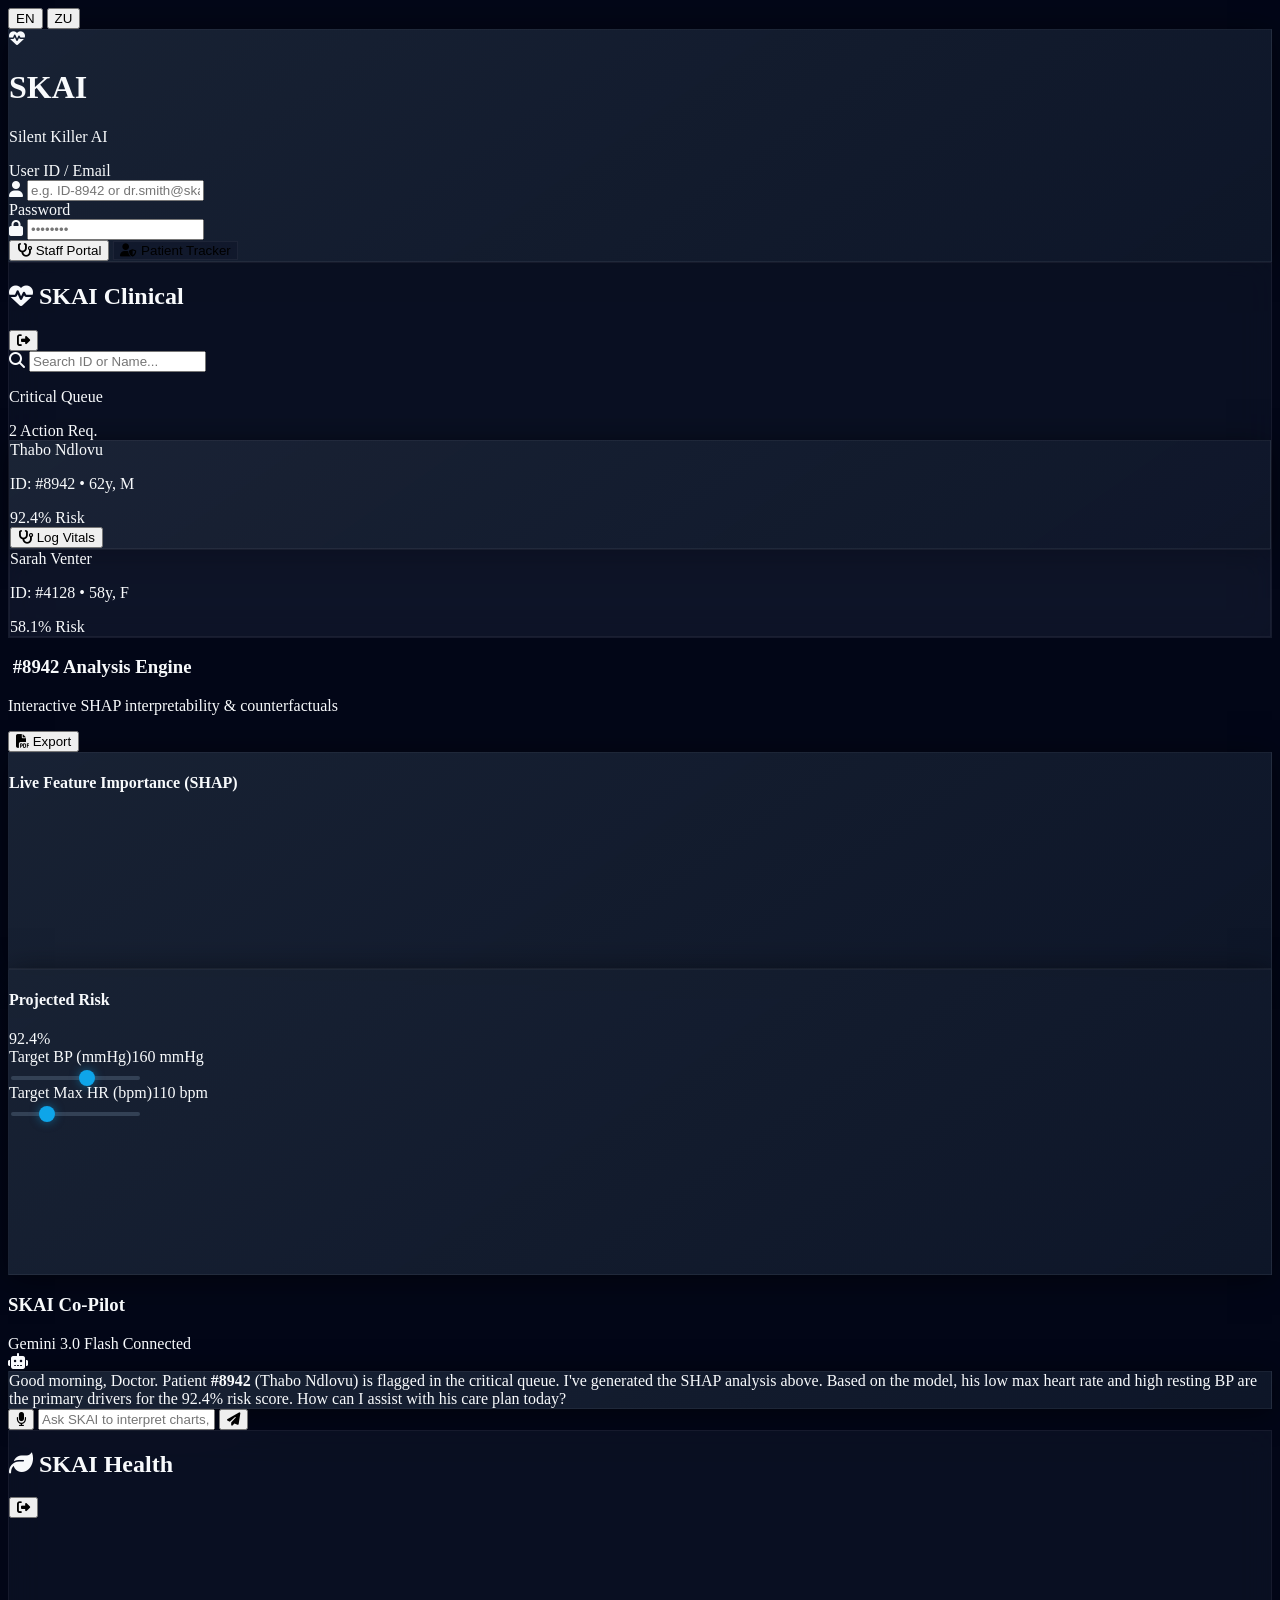
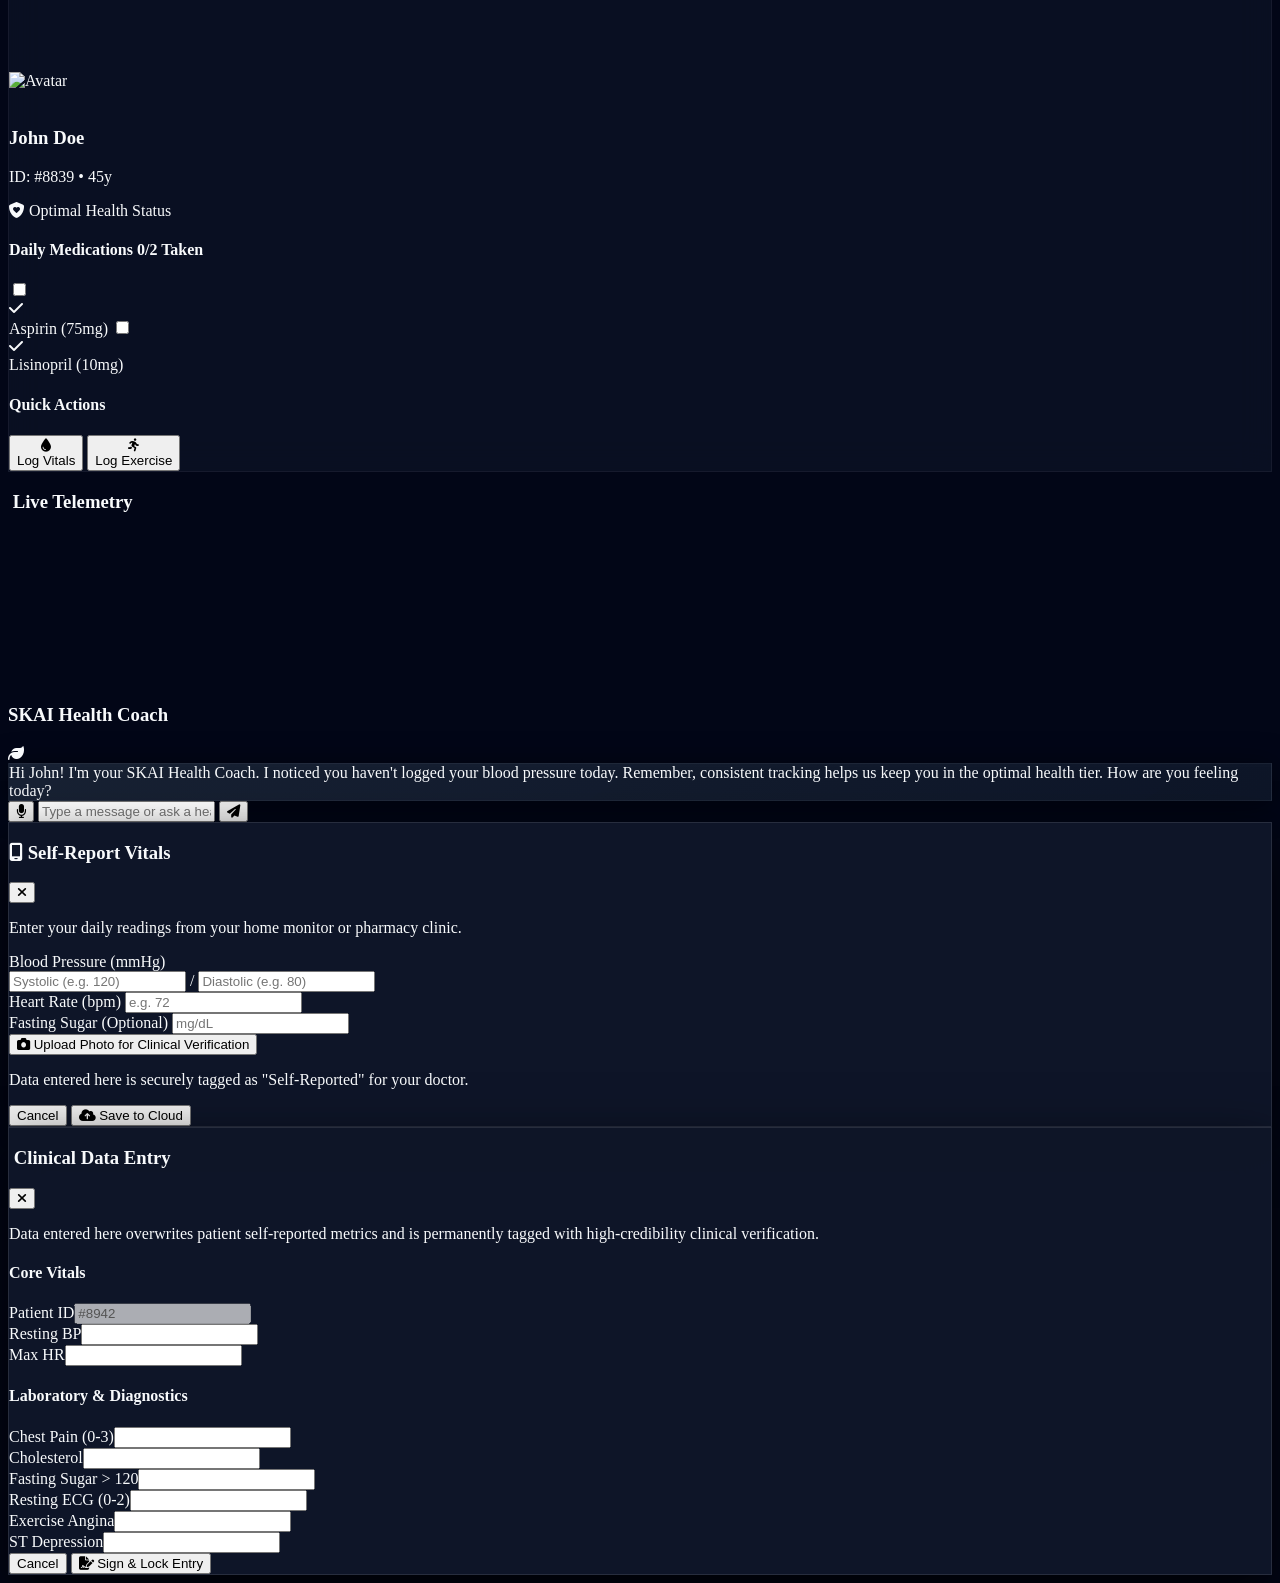
==== index.html/index.html @ 3f6dc81f "Integrated Firebase database and fixed SKAI dashboard UI" ====
<!DOCTYPE html>
<html lang="en">
<head>
    <meta charset="UTF-8">
    <meta name="viewport" content="width=device-width, initial-scale=1.0">
    <title>SKAI - Silent Killer AI Pro</title>
    <script src="https://cdn.tailwindcss.com"></script>
    <script src="https://cdnjs.cloudflare.com/ajax/libs/Chart.js/3.9.1/chart.min.js"></script>
    <link href="https://cdnjs.cloudflare.com/ajax/libs/font-awesome/6.4.0/css/all.min.css" rel="stylesheet">
    <link href="https://fonts.googleapis.com/css2?family=Plus+Jakarta+Sans:wght@300;400;500;600;700;800&display=swap" rel="stylesheet">
    
    <script>
        tailwind.config = {
            theme: {
                extend: {
                    fontFamily: { sans: ['"Plus Jakarta Sans"', 'sans-serif'] },
                    colors: {
                        slate: { 950: '#020617', 900: '#0f172a', 800: '#1e293b', 700: '#334155' },
                        skai: { primary: '#0ea5e9', secondary: '#14b8a6', alert: '#ef4444', dark: '#082f49', verified: '#10b981', unverified: '#f59e0b' }
                    }
                }
            }
        }
    </script>
    <style>
        body { background-color: #020617; color: #f8fafc; overflow-x: hidden; }
        
        .glass { background: rgba(15, 23, 42, 0.6); backdrop-filter: blur(16px); -webkit-backdrop-filter: blur(16px); border: 1px solid rgba(255, 255, 255, 0.05); }
        .glass-card { background: linear-gradient(145deg, rgba(30, 41, 59, 0.8) 0%, rgba(15, 23, 42, 0.9) 100%); border: 1px solid rgba(255, 255, 255, 0.05); box-shadow: 0 4px 30px rgba(0, 0, 0, 0.5); }
        .glass-modal { background: rgba(15, 23, 42, 0.95); backdrop-filter: blur(20px); border: 1px solid rgba(255, 255, 255, 0.1); box-shadow: 0 20px 50px rgba(0, 0, 0, 0.8); }
        
        ::-webkit-scrollbar { width: 6px; height: 6px; }
        ::-webkit-scrollbar-track { background: transparent; }
        ::-webkit-scrollbar-thumb { background: #334155; border-radius: 10px; }
        ::-webkit-scrollbar-thumb:hover { background: #475569; }

        .fade-in { animation: fadeIn 0.4s cubic-bezier(0.4, 0, 0.2, 1); }
        @keyframes fadeIn { from { opacity: 0; transform: translateY(15px); } to { opacity: 1; transform: translateY(0); } }
        
        .modal-enter { animation: modalPop 0.3s cubic-bezier(0.175, 0.885, 0.32, 1.275) forwards; }
        @keyframes modalPop { from { opacity: 0; transform: scale(0.95) translateY(10px); } to { opacity: 1; transform: scale(1) translateY(0); } }

        .pulse-alert { animation: pulseRed 2s infinite; }
        @keyframes pulseRed { 0% { box-shadow: 0 0 0 0 rgba(239, 68, 68, 0.4); } 70% { box-shadow: 0 0 0 10px rgba(239, 68, 68, 0); } 100% { box-shadow: 0 0 0 0 rgba(239, 68, 68, 0); } }

        .listening { animation: pulseMic 1.5s infinite; background-color: #ef4444 !important; color: white !important; }
        @keyframes pulseMic { 0% { transform: scale(1); } 50% { transform: scale(1.1); box-shadow: 0 0 15px rgba(239, 68, 68, 0.6); } 100% { transform: scale(1); } }

        input[type=range] { -webkit-appearance: none; background: transparent; }
        input[type=range]::-webkit-slider-thumb { -webkit-appearance: none; height: 16px; width: 16px; border-radius: 50%; background: #0ea5e9; cursor: pointer; margin-top: -6px; box-shadow: 0 0 10px rgba(14, 165, 233, 0.5); }
        input[type=range]::-webkit-slider-runnable-track { width: 100%; height: 4px; cursor: pointer; background: #334155; border-radius: 2px; }
        
        .med-check:checked + div { background-color: #14b8a6; border-color: #14b8a6; }
        .med-check:checked + div i { opacity: 1; }
        
        .form-input { @apply w-full bg-slate-900 text-sm text-white rounded-xl px-4 py-3 border border-slate-700 focus:outline-none focus:border-skai-primary transition-colors; }
        .hide-scrollbar::-webkit-scrollbar { display: none; }
        .hide-scrollbar { -ms-overflow-style: none; scrollbar-width: none; }
    </style>
</head>
<body class="h-screen w-screen flex flex-col font-sans selection:bg-skai-primary selection:text-white relative bg-slate-950 overflow-hidden">

    <!-- Global Toast Notification System -->
    <div id="toast-container" class="fixed top-4 right-4 z-[100] flex flex-col gap-2 pointer-events-none"></div>

    <!-- LOGIN VIEW -->
    <div id="login-view" class="flex flex-col items-center justify-center h-full w-full fade-in relative overflow-hidden fixed inset-0 z-50 bg-slate-950">
        <div class="absolute top-[-20%] left-[-10%] w-[600px] h-[600px] bg-skai-primary rounded-full mix-blend-screen filter blur-[150px] opacity-10"></div>
        <div class="absolute bottom-[-20%] right-[-10%] w-[600px] h-[600px] bg-skai-secondary rounded-full mix-blend-screen filter blur-[150px] opacity-10"></div>

        <!-- Language Toggle -->
        <div class="absolute top-6 right-6 z-20 flex bg-slate-800/50 rounded-full p-1 border border-slate-700 backdrop-blur-md">
            <button onclick="toggleLanguage('en')" id="btn-lang-en" class="px-4 py-1.5 rounded-full text-xs font-bold transition-all bg-skai-primary text-white shadow-lg">EN</button>
            <button onclick="toggleLanguage('zu')" id="btn-lang-zu" class="px-4 py-1.5 rounded-full text-xs font-bold transition-all text-slate-400 hover:text-white">ZU</button>
        </div>

        <div class="glass-card p-8 md:p-12 rounded-3xl flex flex-col items-center max-w-md w-full z-10 mx-4 text-center">
            <div class="relative mb-6">
                <div class="absolute inset-0 bg-skai-primary blur-xl opacity-50 rounded-full"></div>
                <div class="w-20 h-20 bg-slate-900 rounded-full border-2 border-skai-primary flex items-center justify-center relative z-10">
                    <i class="fa-solid fa-heart-pulse text-4xl text-transparent bg-clip-text bg-gradient-to-r from-skai-primary to-skai-secondary"></i>
                </div>
            </div>
            <h1 class="text-5xl md:text-6xl font-extrabold tracking-tighter mb-2 bg-clip-text text-transparent bg-gradient-to-r from-white to-slate-400">SKAI</h1>
            <p class="text-skai-primary text-xs md:text-sm font-semibold tracking-[0.3em] uppercase mb-8" data-i18n="subtitle">Silent Killer AI</p>
            
            <div class="w-full space-y-4 mb-8 text-left">
                <div>
                    <label class="block text-[10px] font-bold text-slate-400 uppercase tracking-wider mb-1">User ID / Email</label>
                    <div class="relative">
                        <i class="fa-solid fa-user absolute left-4 top-3.5 text-slate-500 text-sm"></i>
                        <input type="text" id="login-email" placeholder="e.g. ID-8942 or dr.smith@skai.org" class="w-full bg-slate-900/80 text-sm text-white rounded-xl pl-10 pr-4 py-3 border border-slate-700 focus:outline-none focus:border-skai-primary transition-colors">
                    </div>
                </div>
                <div>
                    <label class="block text-[10px] font-bold text-slate-400 uppercase tracking-wider mb-1">Password</label>
                    <div class="relative">
                        <i class="fa-solid fa-lock absolute left-4 top-3.5 text-slate-500 text-sm"></i>
                        <input type="password" id="login-password" placeholder="••••••••" class="w-full bg-slate-900/80 text-sm text-white rounded-xl pl-10 pr-4 py-3 border border-slate-700 focus:outline-none focus:border-skai-primary transition-colors">
                    </div>
                </div>
            </div>

            <div class="w-full grid grid-cols-1 sm:grid-cols-2 gap-3">
                <button onclick="handleLogin('staff')" class="w-full bg-gradient-to-r from-skai-primary to-blue-600 hover:from-blue-500 hover:to-blue-700 text-white font-bold py-3 px-4 rounded-xl transition-all transform hover:scale-[1.02] flex items-center justify-center gap-2 shadow-[0_0_15px_rgba(14,165,233,0.3)] text-sm">
                    <i class="fa-solid fa-stethoscope"></i> <span data-i18n="btn_staff">Staff Portal</span>
                </button>
                <button onclick="handleLogin('patient')" class="w-full glass hover:bg-slate-800 text-white font-bold py-3 px-4 rounded-xl transition-all transform hover:scale-[1.02] flex items-center justify-center gap-2 border border-slate-600 text-sm">
                    <i class="fa-solid fa-user-shield"></i> <span data-i18n="btn_patient">Patient Tracker</span>
                </button>
            </div>
        </div>
    </div>

    <!-- STAFF DASHBOARD VIEW -->
    <div id="staff-view" class="hidden h-full w-full flex-col md:flex-row fade-in">
        <!-- Sidebar -->
        <div class="w-full md:w-80 glass border-r border-slate-800 flex flex-col h-auto md:h-full shrink-0 z-20">
            <div class="p-5 md:p-6 border-b border-slate-800 flex justify-between items-center bg-slate-900/40">
                <h2 class="text-xl md:text-2xl font-extrabold tracking-tight text-white flex items-center gap-2"><i class="fa-solid fa-heart-pulse text-skai-primary"></i> SKAI <span class="text-xs md:text-sm font-normal text-slate-400">Clinical</span></h2>
                <button onclick="logout()" class="text-slate-400 hover:text-white transition w-8 h-8 flex items-center justify-center rounded-full hover:bg-slate-800"><i class="fa-solid fa-right-from-bracket"></i></button>
            </div>
            
            <div class="p-4 bg-slate-900/20">
                <div class="relative">
                    <i class="fa-solid fa-search absolute left-3.5 top-3 text-slate-500 text-sm"></i>
                    <input type="text" placeholder="Search ID or Name..." class="w-full bg-slate-900 text-sm text-white rounded-xl pl-10 pr-4 py-2.5 border border-slate-700 focus:outline-none focus:border-skai-primary transition-colors">
                </div>
            </div>

            <div class="flex-1 overflow-y-auto hide-scrollbar p-4 space-y-3">
                <div class="flex items-center justify-between mb-1">
                    <p class="text-[10px] font-bold text-slate-400 uppercase tracking-wider" data-i18n="critical_queue">Critical Queue</p>
                    <span class="bg-red-500/20 text-red-400 text-[9px] px-2 py-0.5 rounded-full border border-red-500/30">2 Action Req.</span>
                </div>
                
                <!-- Critical Patient Card -->
                <div class="glass-card p-3 md:p-4 rounded-xl cursor-pointer hover:border-red-500/50 transition-all border border-red-500/30 relative overflow-hidden group">
                    <div class="absolute inset-0 bg-red-500/5 group-hover:bg-red-500/10 transition-colors"></div>
                    <div class="flex justify-between items-start mb-2 relative z-10">
                        <div>
                            <span class="font-bold text-white text-sm">Thabo Ndlovu</span>
                            <p class="text-xs text-slate-400">ID: #8942 • 62y, M</p>
                        </div>
                        <div class="flex flex-col items-end">
                            <span class="text-xs bg-red-500 text-white px-2 py-0.5 rounded-md font-bold pulse-alert shadow-lg shadow-red-900/50">92.4% Risk</span>
                        </div>
                    </div>
                    <div class="flex gap-2 mt-3 relative z-10">
                        <button onclick="openModal('staff-log-modal')" class="flex-1 bg-slate-800 hover:bg-slate-700 text-xs py-1.5 rounded-lg border border-slate-600 transition flex items-center justify-center gap-1.5"><i class="fa-solid fa-stethoscope text-skai-primary"></i> Log Vitals</button>
                    </div>
                </div>

                <!-- Moderate Patient Card -->
                <div class="glass p-3 md:p-4 rounded-xl cursor-pointer hover:bg-slate-800/80 transition-all border border-yellow-500/30">
                    <div class="flex justify-between items-start mb-2">
                        <div>
                            <span class="font-bold text-white text-sm">Sarah Venter</span>
                            <p class="text-xs text-slate-400">ID: #4128 • 58y, F</p>
                        </div>
                        <span class="text-xs bg-yellow-500 text-slate-900 px-2 py-0.5 rounded-md font-bold">58.1% Risk</span>
                    </div>
                </div>
            </div>
        </div>

        <!-- Main Content Area -->
        <div class="flex-1 flex flex-col h-full bg-slate-950 relative">
            <div class="absolute inset-0 bg-[url('[data-uri]')] opacity-50"></div>
            
            <!-- Charts Section -->
            <div class="h-1/2 md:h-3/5 p-4 md:p-6 border-b border-slate-800 flex flex-col gap-4 overflow-y-auto hide-scrollbar z-10">
                <div class="flex justify-between items-end mb-2">
                    <div>
                        <h3 class="text-base md:text-lg font-bold text-white flex items-center gap-2"><i class="fa-solid fa-chart-network text-skai-primary"></i> #8942 Analysis Engine</h3>
                        <p class="text-xs text-slate-400">Interactive SHAP interpretability & counterfactuals</p>
                    </div>
                    <button onclick="generateReport()" class="bg-slate-800 hover:bg-slate-700 text-xs px-3 py-1.5 rounded-lg border border-slate-600 transition flex items-center gap-1.5 hidden md:flex"><i class="fa-solid fa-file-pdf text-red-400"></i> <span data-i18n="export_report">Export</span></button>
                </div>
                
                <div class="flex-1 grid grid-cols-1 lg:grid-cols-3 gap-4 min-h-[200px]">
                    <!-- SHAP Chart -->
                    <div class="lg:col-span-2 glass-card rounded-2xl border border-slate-700/50 p-4 flex flex-col">
                        <h4 class="text-[10px] md:text-xs font-bold text-slate-400 uppercase tracking-wider mb-2">Live Feature Importance (SHAP)</h4>
                        <div class="flex-1 relative w-full"><canvas id="staffShapChart"></canvas></div>
                    </div>

                    <!-- What-If Engine & Triage -->
                    <div class="glass-card rounded-2xl border border-slate-700/50 p-4 flex flex-col gap-4">
                        <div class="flex-1 flex flex-col">
                            <div class="flex justify-between items-center mb-2">
                                <h4 class="text-[10px] md:text-xs font-bold text-slate-400 uppercase tracking-wider">Projected Risk</h4>
                                <span id="live-risk-score" class="text-xl md:text-2xl font-black text-red-400 transition-colors">92.4%</span>
                            </div>
                            
                            <div class="space-y-4 flex-1 justify-center flex flex-col">
                                <div>
                                    <div class="flex justify-between text-[10px] md:text-xs text-slate-300 mb-1"><span>Target BP (mmHg)</span><span id="bp-val" class="font-bold text-skai-primary">160 mmHg</span></div>
                                    <input type="range" id="slider-bp" min="100" max="200" value="160" oninput="updateWhatIfScenario()" class="w-full">
                                </div>
                                <div>
                                    <div class="flex justify-between text-[10px] md:text-xs text-slate-300 mb-1"><span>Target Max HR (bpm)</span><span id="hr-val" class="font-bold text-skai-primary">110 bpm</span></div>
                                    <input type="range" id="slider-hr" min="80" max="200" value="110" oninput="updateWhatIfScenario()" class="w-full">
                                </div>
                            </div>
                        </div>
                        <div class="h-24 md:h-32 border-t border-slate-700/50 pt-3 relative"><canvas id="triageChart"></canvas></div>
                    </div>
                </div>
            </div>
            
            <!-- AI Chat Area -->
            <div class="h-1/2 md:h-2/5 flex flex-col z-10 bg-slate-900/30 backdrop-blur-sm">
                <div class="bg-slate-900/60 py-2.5 px-4 md:px-6 border-b border-slate-800 flex items-center justify-between">
                    <div class="flex items-center gap-2">
                        <div class="w-2 h-2 bg-skai-primary rounded-full animate-pulse shadow-[0_0_8px_#0ea5e9]"></div>
                        <h3 class="text-xs md:text-sm font-bold text-white">SKAI Co-Pilot</h3>
                    </div>
                    <span class="text-[10px] text-slate-500 border border-slate-700 px-2 py-0.5 rounded-full">Gemini 3.0 Flash Connected</span>
                </div>
                
                <div id="staff-chat-box" class="flex-1 overflow-y-auto hide-scrollbar p-4 md:p-6 space-y-4 md:space-y-5 flex flex-col scroll-smooth">
                    <div class="flex items-start gap-3">
                        <div class="w-8 h-8 rounded-full bg-gradient-to-br from-skai-primary to-blue-600 flex items-center justify-center shrink-0 shadow-lg"><i class="fa-solid fa-robot text-white text-xs"></i></div>
                        <div class="glass-card p-3 md:p-4 rounded-2xl rounded-tl-none max-w-[90%] md:max-w-[85%] text-xs md:text-sm text-slate-200 leading-relaxed shadow-md">
                            Good morning, Doctor. Patient <strong>#8942</strong> (Thabo Ndlovu) is flagged in the critical queue. I've generated the SHAP analysis above. Based on the model, his low max heart rate and high resting BP are the primary drivers for the 92.4% risk score. How can I assist with his care plan today?
                        </div>
                    </div>
                </div>
                
                <div class="p-3 md:p-4 bg-slate-900/80 border-t border-slate-800 backdrop-blur-md">
                    <div class="relative flex items-center bg-slate-950 rounded-2xl border border-slate-700 focus-within:border-skai-primary transition-colors shadow-inner">
                        <button onclick="toggleVoice('staff')" id="staff-mic" class="absolute left-1.5 md:left-2 w-8 h-8 md:w-9 md:h-9 text-slate-400 hover:text-white rounded-full flex items-center justify-center transition-colors z-10"><i class="fa-solid fa-microphone text-sm"></i></button>
                        <input id="staff-chat-input" type="text" placeholder="Ask SKAI to interpret charts, generate a plan, or log notes..." class="w-full bg-transparent text-white text-xs md:text-sm pl-10 md:pl-12 pr-12 md:pr-14 py-3 md:py-4 focus:outline-none" onkeypress="handleEnter(event, 'staff')">
                        <button onclick="sendMessage('staff')" class="absolute right-1.5 md:right-2 w-8 h-8 md:w-10 md:h-10 bg-skai-primary text-white rounded-xl flex items-center justify-center hover:bg-blue-500 transition-all shadow-lg shadow-skai-primary/30 z-10 transform hover:scale-105"><i class="fa-solid fa-paper-plane text-xs md:text-sm"></i></button>
                    </div>
                </div>
            </div>
        </div>
    </div>

    <!-- PATIENT DASHBOARD VIEW -->
    <div id="patient-view" class="hidden h-full w-full flex-col md:flex-row fade-in">
         <!-- Sidebar -->
         <div class="w-full md:w-80 glass border-r border-slate-800 flex flex-col h-auto md:h-full shrink-0 z-20">
            <div class="p-5 md:p-6 border-b border-slate-800 flex justify-between items-center bg-slate-900/40">
                <h2 class="text-xl md:text-2xl font-extrabold tracking-tight text-white flex items-center gap-2"><i class="fa-solid fa-leaf text-skai-secondary"></i> SKAI <span class="text-xs md:text-sm font-normal text-slate-400" data-i18n="health">Health</span></h2>
                <button onclick="logout()" class="text-slate-400 hover:text-white transition w-8 h-8 flex items-center justify-center rounded-full hover:bg-slate-800"><i class="fa-solid fa-right-from-bracket"></i></button>
            </div>
            
            <div class="p-6 md:p-8 flex flex-col items-center border-b border-slate-800 relative overflow-hidden bg-slate-900/20">
                <canvas id="ecgCanvasMobile" class="absolute inset-0 w-full h-full opacity-20 md:hidden pointer-events-none"></canvas>
                <div class="w-20 h-20 md:w-24 md:h-24 bg-slate-800 rounded-full mb-4 flex items-center justify-center border-4 border-skai-secondary relative z-10 shadow-[0_0_20px_rgba(20,184,166,0.3)]">
                    <img src="https://api.dicebear.com/9.x/avataaars/svg?seed=Felix&backgroundColor=1e293b" alt="Avatar" class="w-full h-full rounded-full">
                    <div class="absolute -bottom-1 -right-1 w-6 h-6 bg-skai-secondary rounded-full border-2 border-slate-900 flex items-center justify-center"><i class="fa-solid fa-shield-check text-slate-900 text-[10px]"></i></div>
                </div>
                <h3 class="font-extrabold text-lg md:text-xl text-white relative z-10">John Doe</h3>
                <p class="text-xs text-slate-400 mb-4 relative z-10">ID: #8839 • 45y</p>
                
                <div class="bg-skai-secondary/20 border border-skai-secondary/50 text-skai-secondary px-4 py-2 rounded-xl w-full text-center flex items-center justify-center gap-2 text-xs md:text-sm font-bold relative z-10 shadow-lg shadow-teal-900/20 backdrop-blur-md">
                    <i class="fa-solid fa-shield-heart"></i> <span data-i18n="status_low">Optimal Health Status</span>
                </div>
            </div>

            <div class="p-4 md:p-6 flex-1 overflow-y-auto hide-scrollbar">
                <div class="mb-6">
                    <h4 class="text-[10px] md:text-xs font-bold text-slate-400 uppercase tracking-wider mb-3 flex items-center justify-between"><span data-i18n="daily_meds">Daily Medications</span> <span id="med-progress-text" class="text-skai-primary">0/2 Taken</span></h4>
                    <div class="w-full h-1.5 bg-slate-800 rounded-full mb-3 overflow-hidden"><div id="med-progress-bar" class="h-full bg-skai-secondary transition-all duration-500 w-0"></div></div>
                    <div class="space-y-2">
                        <label class="flex items-center gap-3 p-3 rounded-xl bg-slate-900/50 border border-slate-800 cursor-pointer hover:bg-slate-800 transition">
                            <input type="checkbox" class="hidden med-check" onchange="updateMeds()">
                            <div class="w-5 h-5 rounded-md border-2 border-slate-600 flex items-center justify-center transition-colors"><i class="fa-solid fa-check text-slate-900 text-[10px] opacity-0 transition-opacity"></i></div>
                            <span class="text-xs md:text-sm font-medium text-slate-300">Aspirin (75mg)</span>
                        </label>
                        <label class="flex items-center gap-3 p-3 rounded-xl bg-slate-900/50 border border-slate-800 cursor-pointer hover:bg-slate-800 transition">
                            <input type="checkbox" class="hidden med-check" onchange="updateMeds()">
                            <div class="w-5 h-5 rounded-md border-2 border-slate-600 flex items-center justify-center transition-colors"><i class="fa-solid fa-check text-slate-900 text-[10px] opacity-0 transition-opacity"></i></div>
                            <span class="text-xs md:text-sm font-medium text-slate-300">Lisinopril (10mg)</span>
                        </label>
                    </div>
                </div>

                <h4 class="text-[10px] md:text-xs font-bold text-slate-400 uppercase tracking-wider mb-3">Quick Actions</h4>
                <div class="grid grid-cols-2 gap-2">
                    <button onclick="openModal('patient-log-modal')" class="bg-gradient-to-br from-slate-800 to-slate-900 hover:from-slate-700 hover:to-slate-800 p-3 rounded-xl text-center border border-slate-700 transition flex flex-col items-center justify-center gap-2 group shadow-md">
                        <div class="w-8 h-8 rounded-full bg-red-500/20 flex items-center justify-center group-hover:scale-110 transition-transform"><i class="fa-solid fa-droplet text-red-400"></i></div>
                        <span class="text-[10px] md:text-xs font-semibold text-slate-300">Log Vitals</span>
                    </button>
                    <button onclick="injectPatientMsg('I just completed a 30-minute cardio workout!')" class="bg-gradient-to-br from-slate-800 to-slate-900 hover:from-slate-700 hover:to-slate-800 p-3 rounded-xl text-center border border-slate-700 transition flex flex-col items-center justify-center gap-2 group shadow-md">
                        <div class="w-8 h-8 rounded-full bg-skai-primary/20 flex items-center justify-center group-hover:scale-110 transition-transform"><i class="fa-solid fa-person-running text-skai-primary"></i></div>
                        <span class="text-[10px] md:text-xs font-semibold text-slate-300">Log Exercise</span>
                    </button>
                </div>
            </div>
        </div>

        <!-- Main Content Area -->
        <div class="flex-1 flex flex-col h-full bg-slate-950 relative">
            <div class="absolute inset-0 bg-[url('[data-uri]')] opacity-50"></div>
            
            <div class="hidden md:block h-[150px] border-b border-slate-800 relative z-0 overflow-hidden bg-slate-900/30">
                <div class="absolute top-4 left-6 z-10">
                    <h3 class="text-xs font-bold text-skai-secondary uppercase tracking-wider flex items-center gap-2"><i class="fa-solid fa-wave-pulse"></i> Live Telemetry</h3>
                </div>
                <canvas id="ecgCanvas" class="w-full h-full opacity-60"></canvas>
            </div>

            <!-- AI Chat Area -->
            <div class="flex-1 flex flex-col z-10 bg-slate-900/30 backdrop-blur-sm">
                <div class="bg-slate-900/60 py-2.5 px-4 md:px-6 border-b border-slate-800 flex items-center justify-between">
                    <div class="flex items-center gap-2">
                        <div class="w-2 h-2 bg-skai-secondary rounded-full animate-pulse shadow-[0_0_8px_#14b8a6]"></div>
                        <h3 class="text-xs md:text-sm font-bold text-white">SKAI Health Coach</h3>
                    </div>
                </div>
                
                <div id="patient-chat-box" class="flex-1 overflow-y-auto hide-scrollbar p-4 md:p-6 space-y-4 md:space-y-5 flex flex-col scroll-smooth">
                    <div class="flex items-start gap-3">
                        <div class="w-8 h-8 rounded-full bg-gradient-to-br from-skai-secondary to-emerald-600 flex items-center justify-center shrink-0 shadow-lg"><i class="fa-solid fa-leaf text-white text-xs"></i></div>
                        <div class="glass-card p-3 md:p-4 rounded-2xl rounded-tl-none max-w-[90%] md:max-w-[85%] text-xs md:text-sm text-slate-200 leading-relaxed shadow-md">
                            Hi John! I'm your SKAI Health Coach. I noticed you haven't logged your blood pressure today. Remember, consistent tracking helps us keep you in the optimal health tier. How are you feeling today?
                        </div>
                    </div>
                </div>
                
                <div class="p-3 md:p-4 bg-slate-900/80 border-t border-slate-800 backdrop-blur-md">
                    <div class="relative flex items-center bg-slate-950 rounded-2xl border border-slate-700 focus-within:border-skai-secondary transition-colors shadow-inner">
                        <button onclick="toggleVoice('patient')" id="patient-mic" class="absolute left-1.5 md:left-2 w-8 h-8 md:w-9 md:h-9 text-slate-400 hover:text-white rounded-full flex items-center justify-center transition-colors z-10"><i class="fa-solid fa-microphone text-sm"></i></button>
                        <input id="patient-chat-input" type="text" placeholder="Type a message or ask a health question..." class="w-full bg-transparent text-white text-xs md:text-sm pl-10 md:pl-12 pr-12 md:pr-14 py-3 md:py-4 focus:outline-none" onkeypress="handleEnter(event, 'patient')">
                        <button onclick="sendMessage('patient')" class="absolute right-1.5 md:right-2 w-8 h-8 md:w-10 md:h-10 bg-skai-secondary text-white rounded-xl flex items-center justify-center hover:bg-teal-500 transition-all shadow-lg shadow-skai-secondary/30 z-10 transform hover:scale-105"><i class="fa-solid fa-paper-plane text-xs md:text-sm text-slate-900"></i></button>
                    </div>
                </div>
            </div>
        </div>
    </div>

    <!-- PATIENT MODAL: Self-Reported Entry -->
    <div id="patient-log-modal" class="fixed inset-0 z-[60] bg-black/70 backdrop-blur-md hidden flex items-center justify-center p-4">
        <div class="glass-modal w-full max-w-md rounded-3xl overflow-hidden flex flex-col max-h-[90vh]">
            <div class="p-4 md:p-5 border-b border-slate-800 flex justify-between items-center bg-slate-900/50">
                <h3 class="text-base md:text-lg font-bold text-white flex items-center gap-2"><i class="fa-solid fa-mobile-screen text-skai-unverified"></i> Self-Report Vitals</h3>
                <button onclick="closeModal('patient-log-modal')" class="text-slate-400 hover:text-white w-8 h-8 flex items-center justify-center rounded-full hover:bg-slate-800"><i class="fa-solid fa-xmark text-xl"></i></button>
            </div>
            
            <div class="p-4 md:p-6 overflow-y-auto">
                <p class="text-xs md:text-sm text-slate-400 mb-6">Enter your daily readings from your home monitor or pharmacy clinic.</p>
                
                <div class="space-y-4 mb-6">
                    <div>
                        <label class="block text-[10px] md:text-xs font-bold text-skai-secondary uppercase tracking-wider mb-2">Blood Pressure (mmHg)</label>
                        <div class="flex gap-3">
                            <input type="number" id="pat-bp-sys" placeholder="Systolic (e.g. 120)" class="form-input py-2.5 md:py-3">
                            <span class="text-slate-500 text-2xl font-light">/</span>
                            <input type="number" id="pat-bp-dia" placeholder="Diastolic (e.g. 80)" class="form-input py-2.5 md:py-3">
                        </div>
                    </div>
                    <div>
                        <label class="block text-[10px] md:text-xs font-bold text-skai-secondary uppercase tracking-wider mb-2">Heart Rate (bpm)</label>
                        <input type="number" id="pat-hr" placeholder="e.g. 72" class="form-input py-2.5 md:py-3">
                    </div>
                    <div>
                        <label class="block text-[10px] md:text-xs font-bold text-skai-secondary uppercase tracking-wider mb-2">Fasting Sugar (Optional)</label>
                        <input type="number" id="pat-fbs" placeholder="mg/dL" class="form-input py-2.5 md:py-3">
                    </div>
                </div>
                
                <button class="w-full bg-slate-800 hover:bg-slate-700 text-slate-300 py-3 rounded-xl border border-slate-700 border-dashed transition flex items-center justify-center gap-2 text-xs md:text-sm mb-2">
                    <i class="fa-solid fa-camera"></i> Upload Photo for Clinical Verification
                </button>
                <p class="text-[9px] md:text-[10px] text-center text-slate-500">Data entered here is securely tagged as "Self-Reported" for your doctor.</p>
            </div>

            <div class="p-4 md:p-5 border-t border-slate-800 bg-slate-900/50 flex justify-end gap-3">
                <button onclick="closeModal('patient-log-modal')" class="px-4 md:px-5 py-2 md:py-2.5 rounded-xl text-xs md:text-sm font-bold text-slate-300 hover:text-white transition">Cancel</button>
                <button onclick="submitPatientVitals()" class="bg-skai-unverified hover:bg-amber-400 text-slate-900 px-4 md:px-6 py-2 md:py-2.5 rounded-xl text-xs md:text-sm font-bold transition flex items-center gap-2 shadow-lg shadow-amber-900/20">
                    <i class="fa-solid fa-cloud-arrow-up"></i> Save to Cloud
                </button>
            </div>
        </div>
    </div>

    <!-- STAFF MODAL: Clinician Verified Entry -->
    <div id="staff-log-modal" class="fixed inset-0 z-[60] bg-black/70 backdrop-blur-md hidden flex items-center justify-center p-4">
        <div class="glass-modal w-full max-w-2xl rounded-3xl overflow-hidden flex flex-col max-h-[90vh]">
            <div class="p-4 md:p-5 border-b border-slate-800 flex justify-between items-center bg-slate-900/50">
                <h3 class="text-base md:text-lg font-bold text-white flex items-center gap-2"><i class="fa-solid fa-shield-check text-skai-verified"></i> Clinical Data Entry</h3>
                <button onclick="closeModal('staff-log-modal')" class="text-slate-400 hover:text-white w-8 h-8 flex items-center justify-center rounded-full hover:bg-slate-800"><i class="fa-solid fa-xmark text-xl"></i></button>
            </div>
            
            <div class="p-4 md:p-6 overflow-y-auto hide-scrollbar">
                <p class="text-xs md:text-sm text-slate-400 mb-6">Data entered here overwrites patient self-reported metrics and is permanently tagged with high-credibility clinical verification.</p>
                
                <h4 class="text-[10px] md:text-xs font-bold text-skai-primary uppercase tracking-wider mb-3">Core Vitals</h4>
                <div class="grid grid-cols-2 md:grid-cols-3 gap-3 md:gap-4 mb-6">
                    <div class="col-span-2 md:col-span-1"><label class="block text-[10px] md:text-xs text-slate-400 mb-1">Patient ID</label><input type="text" value="#8942" class="form-input bg-slate-800 py-2 md:py-3" disabled></div>
                    <div><label class="block text-[10px] md:text-xs text-slate-400 mb-1">Resting BP</label><input type="number" class="form-input py-2 md:py-3"></div>
                    <div><label class="block text-[10px] md:text-xs text-slate-400 mb-1">Max HR</label><input type="number" class="form-input py-2 md:py-3"></div>
                </div>

                <h4 class="text-[10px] md:text-xs font-bold text-skai-primary uppercase tracking-wider mb-3">Laboratory & Diagnostics</h4>
                <div class="grid grid-cols-2 md:grid-cols-3 gap-3 md:gap-4">
                    <div><label class="block text-[10px] md:text-xs text-slate-400 mb-1">Chest Pain (0-3)</label><input type="number" class="form-input py-2 md:py-3"></div>
                    <div><label class="block text-[10px] md:text-xs text-slate-400 mb-1">Cholesterol</label><input type="number" class="form-input py-2 md:py-3"></div>
                    <div><label class="block text-[10px] md:text-xs text-slate-400 mb-1">Fasting Sugar > 120</label><input type="number" class="form-input py-2 md:py-3"></div>
                    <div><label class="block text-[10px] md:text-xs text-slate-400 mb-1">Resting ECG (0-2)</label><input type="number" class="form-input py-2 md:py-3"></div>
                    <div><label class="block text-[10px] md:text-xs text-slate-400 mb-1">Exercise Angina</label><input type="number" class="form-input py-2 md:py-3"></div>
                    <div><label class="block text-[10px] md:text-xs text-slate-400 mb-1">ST Depression</label><input type="number" step="0.1" class="form-input py-2 md:py-3"></div>
                </div>
            </div>

            <div class="p-4 md:p-5 border-t border-slate-800 bg-slate-900/50 flex justify-end gap-3">
                <button onclick="closeModal('staff-log-modal')" class="px-4 md:px-5 py-2 md:py-2.5 rounded-xl text-xs md:text-sm font-bold text-slate-300 hover:text-white transition">Cancel</button>
                <button onclick="submitStaffVitals()" class="bg-skai-verified hover:bg-emerald-400 text-slate-900 px-4 md:px-6 py-2 md:py-2.5 rounded-xl text-xs md:text-sm font-bold transition flex items-center gap-2 shadow-lg shadow-emerald-900/20 whitespace-nowrap">
                    <i class="fa-solid fa-file-signature"></i> Sign & Lock Entry
                </button>
            </div>
        </div>
    </div>

    <script type="module">
        import { initializeApp } from "https://www.gstatic.com/firebasejs/11.6.1/firebase-app.js";
        import { getAuth, signInAnonymously, signInWithCustomToken } from "https://www.gstatic.com/firebasejs/11.6.1/firebase-auth.js";
        import { getFirestore, doc, setDoc, addDoc, collection, serverTimestamp, onSnapshot, query } from "https://www.gstatic.com/firebasejs/11.6.1/firebase-firestore.js";

        // --- Firebase Init ---
        const firebaseConfig = {
    apiKey: "AIzaSyCsHUM3kfpDG_XU5DitPenQmzFn068o5ck",
    authDomain: "silent-killer-ai.firebaseapp.com",
    projectId: "silent-killer-ai",
    storageBucket: "silent-killer-ai.firebasestorage.app",
    messagingSenderId: "105207771533",
    appId: "1:105207771533:web:e4b7bcf75a16323cac8dc4"
};
const appId = "1:105207771533:web:e4b7bcf75a16323cac8dc4";
        
        const app = initializeApp(firebaseConfig);
        const db = getFirestore(app);
        const auth = getAuth(app);
        let currentUser = null;

        async function initAuth() {
            try {
                const token = typeof __initial_auth_token !== 'undefined' ? __initial_auth_token : null;
                if (token) {
                    await signInWithCustomToken(auth, token);
                } else {
                    await signInAnonymously(auth);
                }
                currentUser = auth.currentUser;
                console.log("Firebase connected. User:", currentUser.uid);
            } catch(e) {
                console.error("Auth error:", e);
            }
        }
        initAuth();

        function getUserCollection(colName) {
            return collection(db, 'artifacts', appId, 'users', currentUser.uid, colName);
        }

        // --- Core State ---
        let currentRole = null;
        let staffChartInstance = null;
        let triageChartInstance = null;
        let patientChartInstance = null;
        let ecgAnimationId = null;
        let ecgAnimationIdMobile = null;
        let isListening = false;
        let currentLang = 'en';

        // --- Modals & Verification ---
        function openModal(id) {
            const modal = document.getElementById(id);
            if(modal) {
                modal.classList.remove('hidden');
                modal.children[0].classList.add('modal-enter');
            }
        }

        function closeModal(id) {
            const modal = document.getElementById(id);
            if(modal) modal.classList.add('hidden');
        }

        async function submitPatientVitals() {
            if (!currentUser) { showToast("Authenticating... please wait.", "warning"); return; }
            const sys = document.getElementById('pat-bp-sys').value || 120;
            const dia = document.getElementById('pat-bp-dia').value || 80;
            const hr = document.getElementById('pat-hr').value || 72;
            const fbs = document.getElementById('pat-fbs').value || 95;
            
            try {
                await addDoc(getUserCollection('vitals'), {
                    type: 'self-reported',
                    systolic: sys,
                    diastolic: dia,
                    heartRate: hr,
                    fastingBloodSugar: fbs,
                    timestamp: serverTimestamp()
                });
                closeModal('patient-log-modal');
                showToast("Vitals saved securely to cloud.", "warning");
                setTimeout(() => {
                    const box = document.getElementById('patient-chat-box');
                    addMessageToChat(box, "I've securely logged your new vitals to your cloud profile! Your doctor can review these.", 'ai');
                }, 1000);
            } catch(e) {
                console.error(e);
                showToast("Failed to save data.", "alert");
            }
        }

        async function submitStaffVitals() {
            if (!currentUser) return;
            try {
                await addDoc(getUserCollection('vitals'), {
                    type: 'clinician-verified',
                    patientId: '#8942',
                    timestamp: serverTimestamp()
                });
                closeModal('staff-log-modal');
                showToast("Clinical Entry locked and saved to cloud.", "success");
            } catch(e) {
                console.error(e);
                showToast("Failed to save data.", "alert");
            }
        }

        // --- Localization Dictionary ---
        const i18n = {
            en: {
                subtitle: "Silent Killer AI",
                btn_staff: "Staff Portal",
                btn_patient: "Patient Tracker",
                export_report: "Export",
                critical_queue: "Critical Queue",
                health: "Health",
                status_low: "Optimal Health Status",
                daily_meds: "Daily Medications"
            },
            zu: {
                subtitle: "I-AI ebulalayo ethule",
                btn_staff: "Ingosi Yabasebenzi",
                btn_patient: "Umkhondo Wezempilo",
                export_report: "Landa",
                critical_queue: "Eziphuthumayo",
                health: "Ezempilo",
                status_low: "Isimo Esihle",
                daily_meds: "Imithi Yansuku Zonke"
            }
        };

        function toggleLanguage(lang) {
            currentLang = lang;
            document.getElementById('btn-lang-en').className = lang === 'en' ? 'px-4 py-1.5 rounded-full text-xs font-bold transition-all bg-skai-primary text-white shadow-lg' : 'px-4 py-1.5 rounded-full text-xs font-bold transition-all text-slate-400 hover:text-white';
            document.getElementById('btn-lang-zu').className = lang === 'zu' ? 'px-4 py-1.5 rounded-full text-xs font-bold transition-all bg-skai-primary text-white shadow-lg' : 'px-4 py-1.5 rounded-full text-xs font-bold transition-all text-slate-400 hover:text-white';
            
            document.querySelectorAll('[data-i18n]').forEach(el => {
                const key = el.getAttribute('data-i18n');
                if (i18n[lang][key]) el.innerText = i18n[lang][key];
            });
            showToast(lang === 'en' ? 'Language changed to English' : 'Ulimi lushintshwe lwaya kusiZulu', 'info');
        }

        // --- UI Utilities ---
        function showToast(message, type = 'success') {
            const container = document.getElementById('toast-container');
            if(!container) return;
            const toast = document.createElement('div');
            
            const colors = {
                success: 'border-skai-verified text-skai-verified bg-slate-900/95',
                info: 'border-skai-primary text-skai-primary bg-slate-900/95',
                warning: 'border-skai-unverified text-skai-unverified bg-slate-900/95',
                alert: 'border-skai-alert text-skai-alert bg-slate-900/95'
            };
            
            const icons = {
                success: 'fa-shield-check',
                info: 'fa-circle-info',
                warning: 'fa-mobile-screen',
                alert: 'fa-triangle-exclamation'
            };
            
            toast.className = `backdrop-blur-md border border-slate-700 border-l-4 ${colors[type]} p-3 md:p-4 rounded-xl shadow-2xl fade-in flex items-center gap-3 mb-2 mx-4 md:mx-0`;
            toast.innerHTML = `<i class="fa-solid ${icons[type]} text-base md:text-lg"></i><span class="text-xs md:text-sm font-semibold text-white">${message}</span>`;
            
            container.appendChild(toast);
            setTimeout(() => {
                toast.style.opacity = '0';
                toast.style.transform = 'translateY(-10px)';
                toast.style.transition = 'all 0.3s ease';
                setTimeout(() => toast.remove(), 300);
            }, 4000);
        }

        function toggleVoice(role) {
            const micBtn = document.getElementById(`${role}-mic`);
            if(!micBtn) return;
            isListening = !isListening;
            
            if (isListening) {
                micBtn.classList.add('listening');
                showToast('Listening... Speak now.', 'info');
                setTimeout(() => {
                    if(!isListening) return;
                    toggleVoice(role);
                    const input = document.getElementById(`${role}-chat-input`);
                    if(input) input.value = role === 'staff' ? "Summarize the counterfactuals for Thabo Ndlovu." : "I took a 30 minute walk today and ate a salad.";
                }, 3000);
            } else {
                micBtn.classList.remove('listening');
            }
        }

        function generateReport() {
            showToast("Generating secure PDF summary...", "info");
            setTimeout(() => { showToast("Report downloaded successfully.", "success"); }, 1500);
        }

        async function updateMeds() {
            const checks = document.querySelectorAll('.med-check');
            const total = checks.length;
            const checked = Array.from(checks).filter(c => c.checked).length;
            const pct = (checked / total) * 100;
            
            document.getElementById('med-progress-bar').style.width = `${pct}%`;
            document.getElementById('med-progress-text').innerText = `${checked}/${total} Taken`;
            
            if (currentUser) {
                try {
                    await setDoc(doc(db, 'artifacts', appId, 'users', currentUser.uid, 'medications', 'daily_status'), {
                        taken: checked,
                        total: total,
                        lastUpdated: serverTimestamp()
                    });
                } catch(e) {
                    console.error("Could not save med state", e);
                }
            }

            if(checked === total && total > 0) showToast("All daily medications logged!", "success");
        }

        // --- STREAMING_CHUNK:Implementing Gemini API Chatbot integration... ---
        // --- Chat Logic & Gemini Integration ---
        function handleEnter(e, role) { if (e.key === 'Enter') sendMessage(role); }
        function injectPatientMsg(text) { 
            const input = document.getElementById('patient-chat-input');
            if(input) { input.value = text; sendMessage('patient'); }
        }

        async function fetchGeminiResponse(role, userMessage) {
            const systemPrompt = role === 'staff' 
                ? "Act as SKAI, an advanced clinical AI assistant for doctors monitoring cardiovascular disease. You interpret SHAP values, summarize risk counterfactuals, and provide medical-grade insights. Keep answers highly professional, concise, and formatted beautifully using HTML (e.g. <strong> for emphasis, <ul> for lists). If asked about Thabo Ndlovu, mention his risk is 92.4% driven by high BP and low max HR." 
                : "Act as SKAI, an empathetic, friendly health tracking AI for a patient named John Doe. You provide simple, encouraging advice about cardiovascular health, diet, and exercise. Do NOT give formal medical diagnoses. Format answers beautifully using HTML (e.g. <strong> for emphasis, simple <ul> lists). Be very encouraging.";

            const payload = {
                contents: [{ parts: [{ text: userMessage }] }],
                systemInstruction: { parts: [{ text: systemPrompt }] },
            };
            
            // Empty API key string - environment will inject it automatically
            const apiKey = ""; 
            const apiUrl = `https://generativelanguage.googleapis.com/v1beta/models/gemini-3-flash-preview:generateContent?key=${apiKey}`;

            try {
                const response = await fetch(apiUrl, {
                    method: 'POST',
                    headers: { 'Content-Type': 'application/json' },
                    body: JSON.stringify(payload)
                });
                const result = await response.json();
                
                if (result.candidates && result.candidates.length > 0) {
                    let text = result.candidates[0].content.parts[0].text;
                    text = text.replace(/\*\*(.*?)\*\*/g, '<strong>$1</strong>');
                    text = text.replace(/\*(.*?)\*/g, '<em>$1</em>');
                    text = text.replace(/\n/g, '<br>');
                    return text;
                }
                return "I'm having trouble processing that right now. Please try again.";
            } catch (error) {
                console.error("Gemini API Error:", error);
                return "Connection error. Please try again.";
            }
        }

        async function sendMessage(role) {
            const inputEl = document.getElementById(`${role}-chat-input`);
            const chatBox = document.getElementById(`${role}-chat-box`);
            if(!inputEl || !chatBox) return;
            
            const msg = inputEl.value.trim();
            if (!msg) return;

            addMessageToChat(chatBox, msg, 'user');
            inputEl.value = '';

            // Save user msg to cloud
            if (currentUser) {
                addDoc(getUserCollection(`chat_${role}`), { text: msg, sender: 'user', timestamp: serverTimestamp() }).catch(e=>console.log(e));
            }

            const typingId = 'typing-' + Date.now();
            addTypingIndicator(chatBox, typingId, role);

            // Fetch real response from Gemini API
            const replyHTML = await fetchGeminiResponse(role, msg);
            
            removeElement(typingId);
            addMessageToChat(chatBox, replyHTML, 'ai');

            // Save AI msg to cloud
            if (currentUser) {
                addDoc(getUserCollection(`chat_${role}`), { text: replyHTML, sender: 'ai', timestamp: serverTimestamp() }).catch(e=>console.log(e));
            }
        }

        function addMessageToChat(container, textHTML, sender) {
            const wrapper = document.createElement('div');
            wrapper.className = 'flex items-start gap-3 fade-in ' + (sender === 'user' ? 'flex-row-reverse' : '');
            
            let avatar = '';
            let bubbleClass = '';

            if (sender === 'user') {
                avatar = `<div class="w-8 h-8 rounded-full bg-slate-800 flex items-center justify-center shrink-0 border border-slate-700 shadow-sm"><i class="fa-solid fa-user text-slate-300 text-xs"></i></div>`;
                bubbleClass = `bg-slate-800 text-white p-3 rounded-2xl rounded-tr-none max-w-[90%] md:max-w-[85%] text-xs md:text-sm shadow-md border border-slate-700`;
            } else {
                const isStaff = currentRole === 'staff';
                const color = isStaff ? 'from-skai-primary to-blue-600' : 'from-skai-secondary to-emerald-600';
                const icon = isStaff ? 'fa-robot' : 'fa-leaf';
                avatar = `<div class="w-8 h-8 rounded-full bg-gradient-to-br ${color} flex items-center justify-center shrink-0 shadow-lg"><i class="fa-solid ${icon} text-white text-xs"></i></div>`;
                bubbleClass = `glass-card p-4 rounded-2xl rounded-tl-none max-w-[90%] md:max-w-[85%] text-xs md:text-sm text-slate-200 leading-relaxed shadow-md`;
            }

            wrapper.innerHTML = `${avatar}<div class="${bubbleClass}">${textHTML}</div>`;
            container.appendChild(wrapper);
            container.scrollTop = container.scrollHeight;
        }

        function addTypingIndicator(container, id, role) {
            const wrapper = document.createElement('div');
            wrapper.id = id;
            wrapper.className = 'flex items-start gap-3 fade-in';
            const isStaff = role === 'staff';
            const color = isStaff ? 'from-skai-primary to-blue-600' : 'from-skai-secondary to-emerald-600';
            const icon = isStaff ? 'fa-robot' : 'fa-leaf';
            
            wrapper.innerHTML = `
                <div class="w-8 h-8 rounded-full bg-gradient-to-br ${color} flex items-center justify-center shrink-0 shadow-lg"><i class="fa-solid ${icon} text-white text-xs"></i></div>
                <div class="glass-card p-4 rounded-2xl rounded-tl-none flex gap-1.5 items-center h-10">
                    <div class="w-1.5 h-1.5 bg-slate-400 rounded-full animate-bounce" style="animation-delay: 0ms"></div>
                    <div class="w-1.5 h-1.5 bg-slate-400 rounded-full animate-bounce" style="animation-delay: 150ms"></div>
                    <div class="w-1.5 h-1.5 bg-slate-400 rounded-full animate-bounce" style="animation-delay: 300ms"></div>
                </div>
            `;
            container.appendChild(wrapper);
            container.scrollTop = container.scrollHeight;
        }

        function removeElement(id) { const el = document.getElementById(id); if (el) el.remove(); }

        // --- STREAMING_CHUNK:Setting up Chart.js graphics... ---
        // --- Chart.js Configurations ---
        Chart.defaults.color = '#94a3b8';
        Chart.defaults.font.family = '"Plus Jakarta Sans", sans-serif';
        Chart.defaults.plugins.tooltip.backgroundColor = 'rgba(15, 23, 42, 0.9)';
        Chart.defaults.plugins.tooltip.titleColor = '#fff';

        let baselineRisk = 92.4;
        let shapBaseData = [0.18, -0.12, 0.10, -0.05, 0.08]; 
        
        function updateWhatIfScenario() {
            const bpSlider = document.getElementById('slider-bp').value;
            const hrSlider = document.getElementById('slider-hr').value;
            
            document.getElementById('bp-val').innerText = `${bpSlider} mmHg`;
            document.getElementById('hr-val').innerText = `${hrSlider} bpm`;

            const bpDiff = (bpSlider - 160) / 100; 
            const hrDiff = (110 - hrSlider) / 100;
            
            const newShapData = [...shapBaseData];
            newShapData[0] += bpDiff; 
            newShapData[1] += hrDiff; 
            
            let newRisk = baselineRisk + (bpDiff * 40) + (hrDiff * 20);
            newRisk = Math.max(5, Math.min(99, newRisk));

            const riskEl = document.getElementById('live-risk-score');
            riskEl.innerText = `${newRisk.toFixed(1)}%`;
            riskEl.className = `text-xl md:text-2xl font-black transition-colors ${newRisk > 75 ? 'text-red-400' : (newRisk > 40 ? 'text-yellow-400' : 'text-emerald-400')}`;

            if(staffChartInstance) {
                staffChartInstance.data.datasets[0].data = newShapData;
                staffChartInstance.update();
            }
        }

        function initStaffCharts() {
            if (staffChartInstance) staffChartInstance.destroy();
            const ctx1El = document.getElementById('staffShapChart');
            if(!ctx1El) return;
            const ctx1 = ctx1El.getContext('2d');
            staffChartInstance = new Chart(ctx1, {
                type: 'bar',
                data: {
                    labels: ['Blood Pressure', 'Max Heart Rate', 'Age', 'Sex', 'Chest Pain'],
                    datasets: [{
                        label: 'SHAP Value (Impact on Risk)',
                        data: [...shapBaseData],
                        backgroundColor: (ctx) => ctx.raw > 0 ? 'rgba(239, 68, 68, 0.8)' : 'rgba(14, 165, 233, 0.8)',
                        borderRadius: 4
                    }]
                },
                options: { indexAxis: 'y', responsive: true, maintainAspectRatio: false, plugins: { legend: { display: false } }, scales: { x: { grid: { color: 'rgba(51, 65, 85, 0.3)' } }, y: { grid: { display: false }, ticks: { font: { size: 10 } } } } }
            });

            if (triageChartInstance) triageChartInstance.destroy();
            const ctx2El = document.getElementById('triageChart');
            if(!ctx2El) return;
            const ctx2 = ctx2El.getContext('2d');
            const scatterData = Array.from({length: 40}, () => ({ x: 30 + Math.random() * 50, y: Math.random() * 100 }));
            scatterData.push({x: 62, y: 92.4});

            triageChartInstance = new Chart(ctx2, {
                type: 'scatter',
                data: {
                    datasets: [{
                        label: 'Patient Cohort',
                        data: scatterData,
                        backgroundColor: (ctx) => {
                            if(ctx.raw?.y > 80) return '#ef4444';
                            if(ctx.raw?.y > 50) return '#eab308';
                            return '#14b8a6';
                        },
                        pointRadius: (ctx) => (ctx.raw?.x === 62 && ctx.raw?.y === 92.4) ? 8 : 4,
                        pointBorderColor: (ctx) => (ctx.raw?.x === 62 && ctx.raw?.y === 92.4) ? '#fff' : 'transparent',
                        pointBorderWidth: 2
                    }]
                },
                options: { responsive: true, maintainAspectRatio: false, plugins: { legend: { display: false } }, scales: { x: { title: {display: true, text: 'Age', font: {size: 10}}, grid: { color: 'rgba(51, 65, 85, 0.2)' } }, y: { title: {display: true, text: 'Risk Score %', font: {size: 10}}, grid: { color: 'rgba(51, 65, 85, 0.2)' } } } }
            });
        }

        // --- STREAMING_CHUNK:Routing and Animation loops... ---
        function startECG(canvasId) {
            const canvas = document.getElementById(canvasId);
            if(!canvas) return null;
            
            // Adjust canvas size to parent container
            canvas.width = canvas.parentElement.clientWidth;
            canvas.height = canvas.parentElement.clientHeight;
            
            const ctx = canvas.getContext('2d');
            let x = 0; const w = canvas.width; const h = canvas.height; const mid = h / 2;
            ctx.lineWidth = 1.5; ctx.strokeStyle = '#14b8a6'; 
            ctx.fillStyle = 'transparent'; ctx.fillRect(0, 0, w, h);
            let lastY = mid;
            let animId;

            function draw() {
                ctx.fillStyle = 'rgba(15, 23, 42, 0.1)'; ctx.fillRect(0, 0, w, h);
                ctx.beginPath(); ctx.moveTo(x, lastY);
                let newY = mid; const pattern = x % 100;
                
                // Classic ECG complex pattern
                if (pattern > 40 && pattern < 45) newY = mid - 10;      
                else if (pattern === 50) newY = mid + 5;               
                else if (pattern === 52) newY = mid - 25;              
                else if (pattern === 54) newY = mid + 15;               
                else if (pattern > 65 && pattern < 75) newY = mid - 8; 
                else newY = mid + (Math.random() * 2 - 1);

                x += 1.5; if (x > w) x = 0;
                ctx.lineTo(x, newY); ctx.stroke();
                lastY = newY; animId = requestAnimationFrame(draw);
            }
            draw();
            return animId;
        }

        function handleLogin(role) {
            const email = document.getElementById('login-email').value;
            const password = document.getElementById('login-password').value;
            
            if (!email || !password) {
                showToast("Please enter your ID and password.", "warning");
                return;
            }
            
            showToast("Verifying credentials with secure database...", "info");
            
            // Simulate database verification delay
            setTimeout(() => {
                login(role);
                showToast("Authentication successful!", "success");
            }, 1200);
        }

        function login(role) {
            const loginView = document.getElementById('login-view');
            const staffView = document.getElementById('staff-view');
            const patientView = document.getElementById('patient-view');
            
            if(loginView) loginView.classList.add('hidden');
            currentRole = role;
            
            if (role === 'staff' && staffView) {
                staffView.classList.remove('hidden');
                staffView.classList.add('flex');
                setTimeout(() => { initStaffCharts(); }, 100);
            } else if (role === 'patient' && patientView) {
                patientView.classList.remove('hidden');
                patientView.classList.add('flex');
                setTimeout(() => { 
                    ecgAnimationId = startECG('ecgCanvas');
                    ecgAnimationIdMobile = startECG('ecgCanvasMobile');
                }, 100);
            }
        }

        function logout() {
            const staffView = document.getElementById('staff-view');
            const patientView = document.getElementById('patient-view');
            const loginView = document.getElementById('login-view');
            
            if(staffView) {
                staffView.classList.add('hidden');
                staffView.classList.remove('flex');
            }
            if(patientView) {
                patientView.classList.add('hidden');
                patientView.classList.remove('flex');
            }
            if(loginView) loginView.classList.remove('hidden');
            
            if(ecgAnimationId) cancelAnimationFrame(ecgAnimationId);
            if(ecgAnimationIdMobile) cancelAnimationFrame(ecgAnimationIdMobile);
            currentRole = null;
        }

        // --- Expose functions to global window for HTML inline handlers ---
        window.openModal = openModal;
        window.closeModal = closeModal;
        window.submitPatientVitals = submitPatientVitals;
        window.submitStaffVitals = submitStaffVitals;
        window.toggleLanguage = toggleLanguage;
        window.toggleVoice = toggleVoice;
        window.generateReport = generateReport;
        window.updateMeds = updateMeds;
        window.handleEnter = handleEnter;
        window.injectPatientMsg = injectPatientMsg;
        window.sendMessage = sendMessage;
        window.updateWhatIfScenario = updateWhatIfScenario;
        window.handleLogin = handleLogin;
        window.login = login;
        window.logout = logout;
    </script>
</body>
</html>
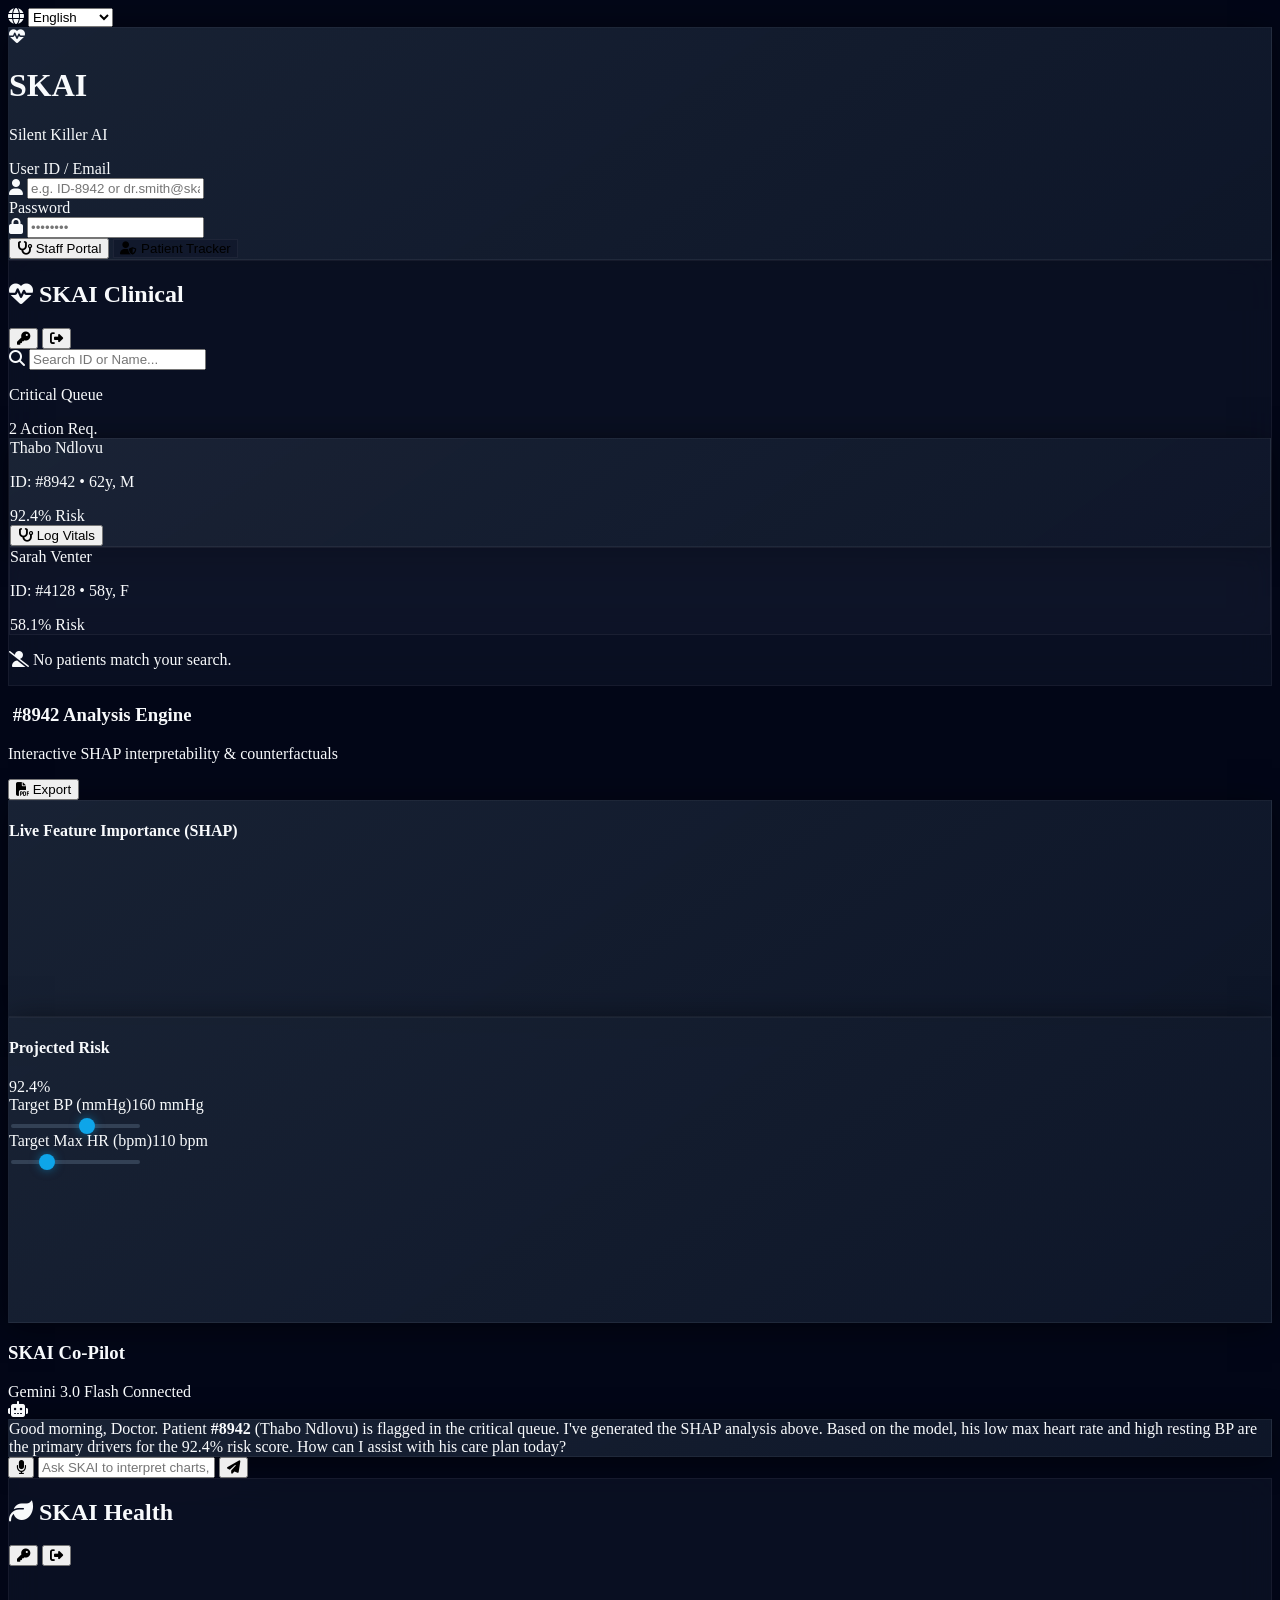
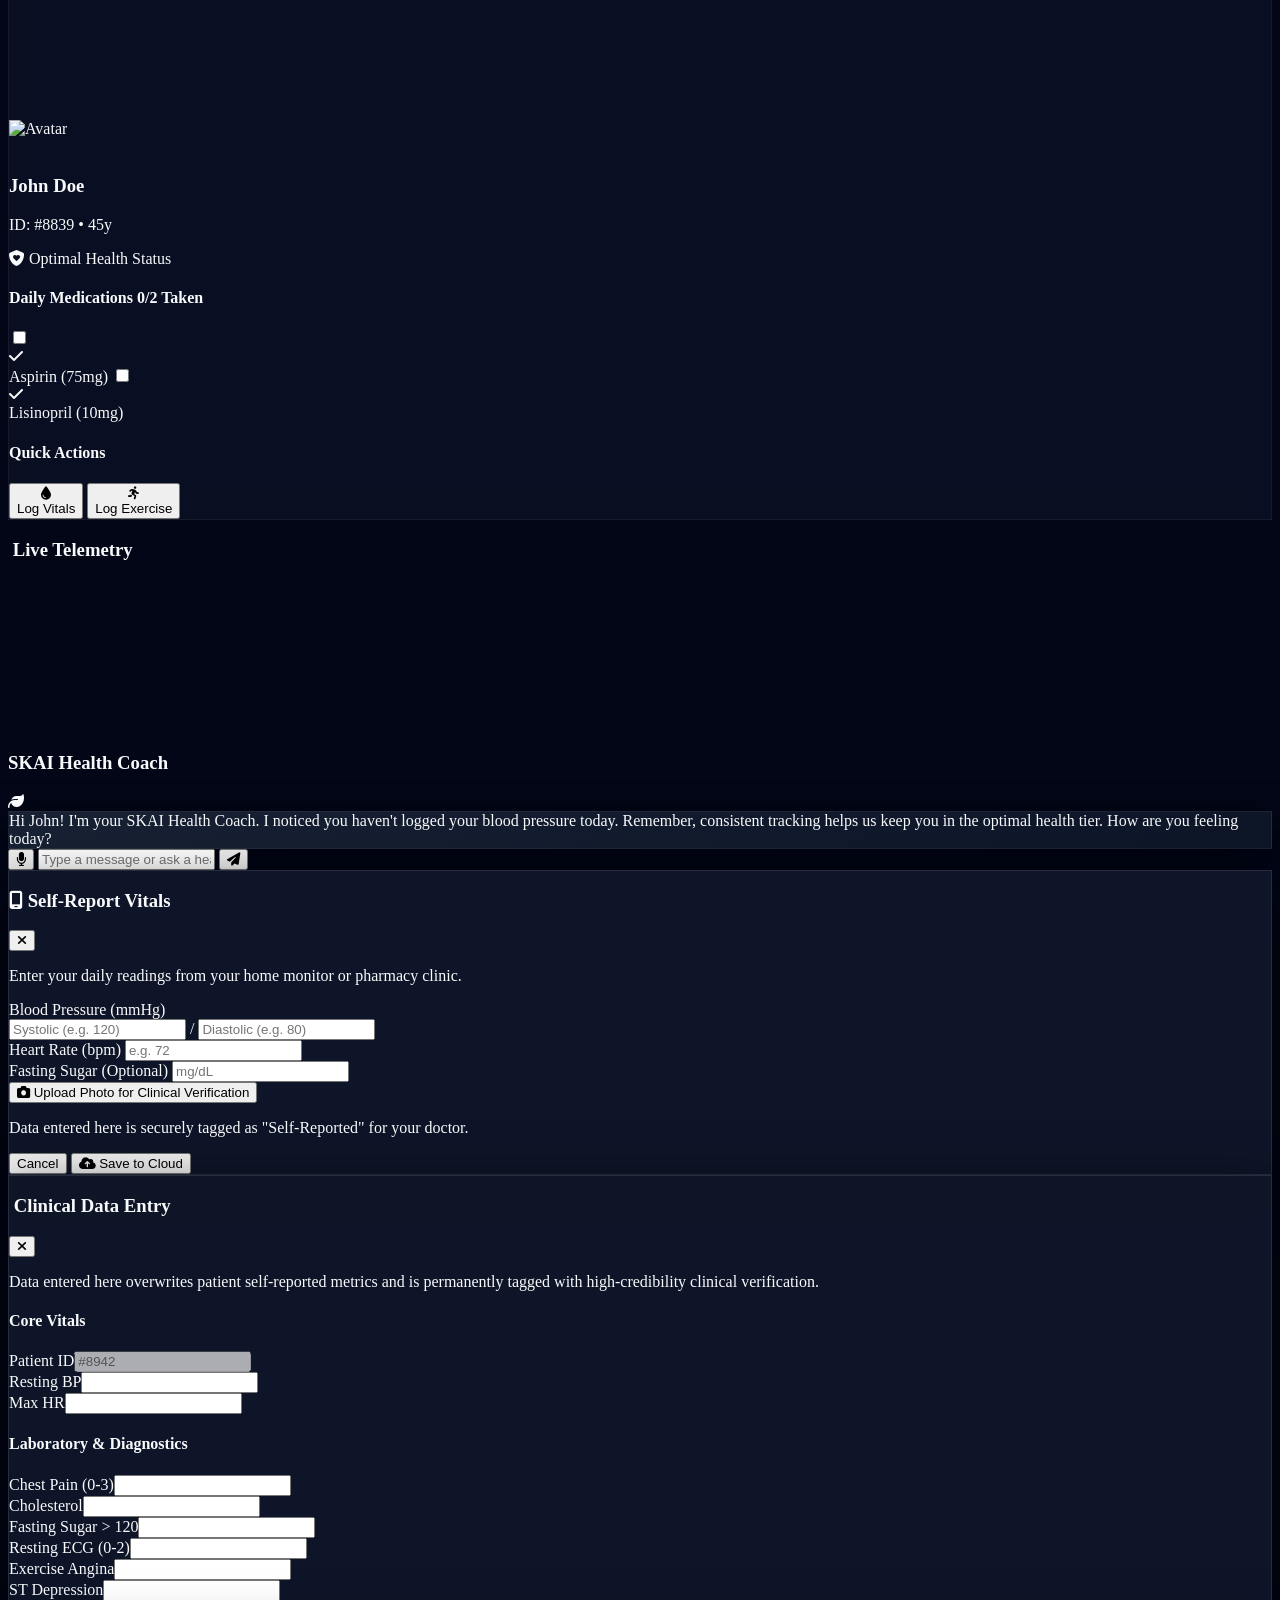
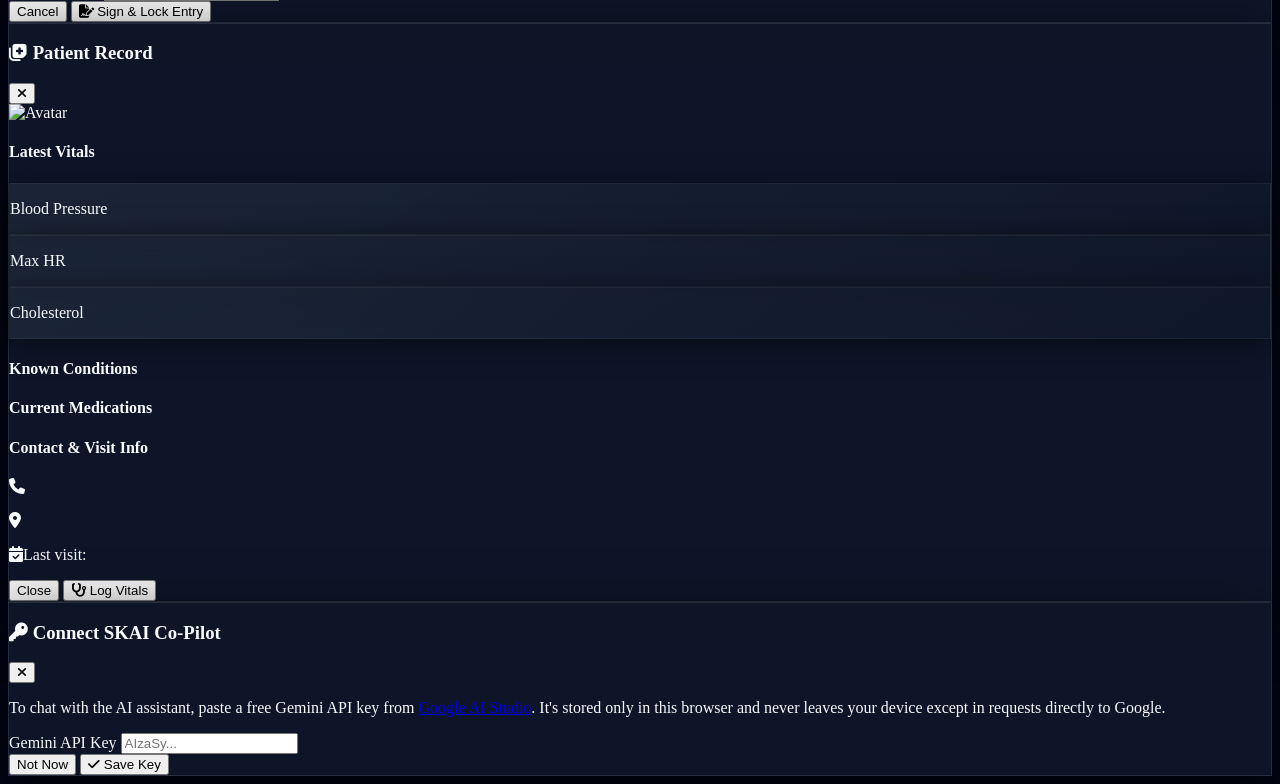
==== commit a57344b2: "Add doctor search/patient detail view, multi-language i18n, real voice input, and Gemini API key set" ====
--- a/index.html/index.html
+++ b/index.html/index.html
@@ -69,9 +69,21 @@
         <div class="absolute bottom-[-20%] right-[-10%] w-[600px] h-[600px] bg-skai-secondary rounded-full mix-blend-screen filter blur-[150px] opacity-10"></div>
 
         <!-- Language Toggle -->
-        <div class="absolute top-6 right-6 z-20 flex bg-slate-800/50 rounded-full p-1 border border-slate-700 backdrop-blur-md">
-            <button onclick="toggleLanguage('en')" id="btn-lang-en" class="px-4 py-1.5 rounded-full text-xs font-bold transition-all bg-skai-primary text-white shadow-lg">EN</button>
-            <button onclick="toggleLanguage('zu')" id="btn-lang-zu" class="px-4 py-1.5 rounded-full text-xs font-bold transition-all text-slate-400 hover:text-white">ZU</button>
+        <div class="absolute top-6 right-6 z-20 flex items-center gap-2 bg-slate-800/50 rounded-full pl-4 pr-2 py-1 border border-slate-700 backdrop-blur-md">
+            <i class="fa-solid fa-globe text-slate-400 text-xs"></i>
+            <select id="lang-select" onchange="toggleLanguage(this.value)" class="bg-transparent text-white text-xs font-bold focus:outline-none py-1.5 pr-1 cursor-pointer">
+                <option value="en" class="bg-slate-900">English</option>
+                <option value="af" class="bg-slate-900">Afrikaans</option>
+                <option value="zu" class="bg-slate-900">isiZulu</option>
+                <option value="xh" class="bg-slate-900">isiXhosa</option>
+                <option value="nr" class="bg-slate-900">isiNdebele</option>
+                <option value="st" class="bg-slate-900">Sesotho</option>
+                <option value="nso" class="bg-slate-900">Sepedi</option>
+                <option value="tn" class="bg-slate-900">Setswana</option>
+                <option value="ss" class="bg-slate-900">siSwati</option>
+                <option value="ve" class="bg-slate-900">Tshivenda</option>
+                <option value="ts" class="bg-slate-900">Xitsonga</option>
+            </select>
         </div>
 
         <div class="glass-card p-8 md:p-12 rounded-3xl flex flex-col items-center max-w-md w-full z-10 mx-4 text-center">
@@ -118,28 +130,31 @@
         <div class="w-full md:w-80 glass border-r border-slate-800 flex flex-col h-auto md:h-full shrink-0 z-20">
             <div class="p-5 md:p-6 border-b border-slate-800 flex justify-between items-center bg-slate-900/40">
                 <h2 class="text-xl md:text-2xl font-extrabold tracking-tight text-white flex items-center gap-2"><i class="fa-solid fa-heart-pulse text-skai-primary"></i> SKAI <span class="text-xs md:text-sm font-normal text-slate-400">Clinical</span></h2>
-                <button onclick="logout()" class="text-slate-400 hover:text-white transition w-8 h-8 flex items-center justify-center rounded-full hover:bg-slate-800"><i class="fa-solid fa-right-from-bracket"></i></button>
+                <div class="flex items-center gap-1">
+                    <button onclick="reconfigureApiKey()" title="Set Gemini API Key" class="text-slate-400 hover:text-white transition w-8 h-8 flex items-center justify-center rounded-full hover:bg-slate-800"><i class="fa-solid fa-key text-sm"></i></button>
+                    <button onclick="logout()" class="text-slate-400 hover:text-white transition w-8 h-8 flex items-center justify-center rounded-full hover:bg-slate-800"><i class="fa-solid fa-right-from-bracket"></i></button>
+                </div>
             </div>
             
             <div class="p-4 bg-slate-900/20">
                 <div class="relative">
                     <i class="fa-solid fa-search absolute left-3.5 top-3 text-slate-500 text-sm"></i>
-                    <input type="text" placeholder="Search ID or Name..." class="w-full bg-slate-900 text-sm text-white rounded-xl pl-10 pr-4 py-2.5 border border-slate-700 focus:outline-none focus:border-skai-primary transition-colors">
-                </div>
-            </div>
-
-            <div class="flex-1 overflow-y-auto hide-scrollbar p-4 space-y-3">
+                    <input type="text" id="patient-search-input" oninput="filterPatients()" placeholder="Search ID or Name..." class="w-full bg-slate-900 text-sm text-white rounded-xl pl-10 pr-4 py-2.5 border border-slate-700 focus:outline-none focus:border-skai-primary transition-colors">
+                </div>
+            </div>
+
+            <div id="patient-list" class="flex-1 overflow-y-auto hide-scrollbar p-4 space-y-3">
                 <div class="flex items-center justify-between mb-1">
                     <p class="text-[10px] font-bold text-slate-400 uppercase tracking-wider" data-i18n="critical_queue">Critical Queue</p>
                     <span class="bg-red-500/20 text-red-400 text-[9px] px-2 py-0.5 rounded-full border border-red-500/30">2 Action Req.</span>
                 </div>
-                
+
                 <!-- Critical Patient Card -->
-                <div class="glass-card p-3 md:p-4 rounded-xl cursor-pointer hover:border-red-500/50 transition-all border border-red-500/30 relative overflow-hidden group">
+                <div data-patient-search="thabo ndlovu #8942 8942" class="glass-card p-3 md:p-4 rounded-xl hover:border-red-500/50 transition-all border border-red-500/30 relative overflow-hidden group">
                     <div class="absolute inset-0 bg-red-500/5 group-hover:bg-red-500/10 transition-colors"></div>
                     <div class="flex justify-between items-start mb-2 relative z-10">
                         <div>
-                            <span class="font-bold text-white text-sm">Thabo Ndlovu</span>
+                            <span onclick="openPatientDetail('8942')" class="font-bold text-white text-sm cursor-pointer hover:text-skai-primary hover:underline transition-colors">Thabo Ndlovu</span>
                             <p class="text-xs text-slate-400">ID: #8942 • 62y, M</p>
                         </div>
                         <div class="flex flex-col items-end">
@@ -152,15 +167,20 @@
                 </div>
 
                 <!-- Moderate Patient Card -->
-                <div class="glass p-3 md:p-4 rounded-xl cursor-pointer hover:bg-slate-800/80 transition-all border border-yellow-500/30">
+                <div data-patient-search="sarah venter #4128 4128" class="glass p-3 md:p-4 rounded-xl hover:bg-slate-800/80 transition-all border border-yellow-500/30">
                     <div class="flex justify-between items-start mb-2">
                         <div>
-                            <span class="font-bold text-white text-sm">Sarah Venter</span>
+                            <span onclick="openPatientDetail('4128')" class="font-bold text-white text-sm cursor-pointer hover:text-skai-primary hover:underline transition-colors">Sarah Venter</span>
                             <p class="text-xs text-slate-400">ID: #4128 • 58y, F</p>
                         </div>
                         <span class="text-xs bg-yellow-500 text-slate-900 px-2 py-0.5 rounded-md font-bold">58.1% Risk</span>
                     </div>
                 </div>
+
+                <p id="patient-no-results" class="hidden text-center text-xs text-slate-500 py-8">
+                    <i class="fa-solid fa-user-slash block text-2xl mb-2 text-slate-600"></i>
+                    No patients match your search.
+                </p>
             </div>
         </div>
 
@@ -245,7 +265,10 @@
          <div class="w-full md:w-80 glass border-r border-slate-800 flex flex-col h-auto md:h-full shrink-0 z-20">
             <div class="p-5 md:p-6 border-b border-slate-800 flex justify-between items-center bg-slate-900/40">
                 <h2 class="text-xl md:text-2xl font-extrabold tracking-tight text-white flex items-center gap-2"><i class="fa-solid fa-leaf text-skai-secondary"></i> SKAI <span class="text-xs md:text-sm font-normal text-slate-400" data-i18n="health">Health</span></h2>
-                <button onclick="logout()" class="text-slate-400 hover:text-white transition w-8 h-8 flex items-center justify-center rounded-full hover:bg-slate-800"><i class="fa-solid fa-right-from-bracket"></i></button>
+                <div class="flex items-center gap-1">
+                    <button onclick="reconfigureApiKey()" title="Set Gemini API Key" class="text-slate-400 hover:text-white transition w-8 h-8 flex items-center justify-center rounded-full hover:bg-slate-800"><i class="fa-solid fa-key text-sm"></i></button>
+                    <button onclick="logout()" class="text-slate-400 hover:text-white transition w-8 h-8 flex items-center justify-center rounded-full hover:bg-slate-800"><i class="fa-solid fa-right-from-bracket"></i></button>
+                </div>
             </div>
             
             <div class="p-6 md:p-8 flex flex-col items-center border-b border-slate-800 relative overflow-hidden bg-slate-900/20">
@@ -412,6 +435,89 @@
                 <button onclick="closeModal('staff-log-modal')" class="px-4 md:px-5 py-2 md:py-2.5 rounded-xl text-xs md:text-sm font-bold text-slate-300 hover:text-white transition">Cancel</button>
                 <button onclick="submitStaffVitals()" class="bg-skai-verified hover:bg-emerald-400 text-slate-900 px-4 md:px-6 py-2 md:py-2.5 rounded-xl text-xs md:text-sm font-bold transition flex items-center gap-2 shadow-lg shadow-emerald-900/20 whitespace-nowrap">
                     <i class="fa-solid fa-file-signature"></i> Sign & Lock Entry
+                </button>
+            </div>
+        </div>
+    </div>
+
+    <!-- STAFF MODAL: Patient Detail View -->
+    <div id="patient-detail-modal" class="fixed inset-0 z-[60] bg-black/70 backdrop-blur-md hidden flex items-center justify-center p-4">
+        <div class="glass-modal w-full max-w-2xl rounded-3xl overflow-hidden flex flex-col max-h-[90vh]">
+            <div class="p-4 md:p-5 border-b border-slate-800 flex justify-between items-center bg-slate-900/50">
+                <h3 class="text-base md:text-lg font-bold text-white flex items-center gap-2"><i class="fa-solid fa-notes-medical text-skai-primary"></i> Patient Record</h3>
+                <button onclick="closeModal('patient-detail-modal')" class="text-slate-400 hover:text-white w-8 h-8 flex items-center justify-center rounded-full hover:bg-slate-800"><i class="fa-solid fa-xmark text-xl"></i></button>
+            </div>
+
+            <div class="p-4 md:p-6 overflow-y-auto hide-scrollbar">
+                <div class="flex items-center gap-4 mb-6">
+                    <img id="detail-avatar" src="" alt="Avatar" class="w-16 h-16 md:w-20 md:h-20 rounded-full border-2 border-skai-primary shadow-lg">
+                    <div class="flex-1">
+                        <h4 id="detail-name" class="text-lg md:text-xl font-extrabold text-white"></h4>
+                        <p id="detail-id" class="text-xs md:text-sm text-slate-400"></p>
+                    </div>
+                    <span id="detail-risk" class="text-sm font-bold px-3 py-1.5 rounded-lg shadow-lg"></span>
+                </div>
+
+                <h4 class="text-[10px] md:text-xs font-bold text-skai-primary uppercase tracking-wider mb-3">Latest Vitals</h4>
+                <div class="grid grid-cols-3 gap-3 mb-6">
+                    <div class="glass-card rounded-xl p-3 text-center">
+                        <p class="text-[9px] md:text-[10px] text-slate-400 uppercase tracking-wider mb-1">Blood Pressure</p>
+                        <p id="detail-bp" class="text-sm md:text-base font-bold text-white"></p>
+                    </div>
+                    <div class="glass-card rounded-xl p-3 text-center">
+                        <p class="text-[9px] md:text-[10px] text-slate-400 uppercase tracking-wider mb-1">Max HR</p>
+                        <p id="detail-hr" class="text-sm md:text-base font-bold text-white"></p>
+                    </div>
+                    <div class="glass-card rounded-xl p-3 text-center">
+                        <p class="text-[9px] md:text-[10px] text-slate-400 uppercase tracking-wider mb-1">Cholesterol</p>
+                        <p id="detail-chol" class="text-sm md:text-base font-bold text-white"></p>
+                    </div>
+                </div>
+
+                <div class="grid grid-cols-1 md:grid-cols-2 gap-6 mb-6">
+                    <div>
+                        <h4 class="text-[10px] md:text-xs font-bold text-skai-primary uppercase tracking-wider mb-3">Known Conditions</h4>
+                        <ul id="detail-conditions" class="space-y-1.5 text-xs md:text-sm text-slate-300 list-disc list-inside"></ul>
+                    </div>
+                    <div>
+                        <h4 class="text-[10px] md:text-xs font-bold text-skai-primary uppercase tracking-wider mb-3">Current Medications</h4>
+                        <ul id="detail-medications" class="space-y-1.5 text-xs md:text-sm text-slate-300 list-disc list-inside"></ul>
+                    </div>
+                </div>
+
+                <h4 class="text-[10px] md:text-xs font-bold text-skai-primary uppercase tracking-wider mb-3">Contact & Visit Info</h4>
+                <div class="grid grid-cols-1 md:grid-cols-3 gap-3 text-xs md:text-sm text-slate-300">
+                    <p><i class="fa-solid fa-phone text-slate-500 mr-2"></i><span id="detail-phone"></span></p>
+                    <p><i class="fa-solid fa-location-dot text-slate-500 mr-2"></i><span id="detail-address"></span></p>
+                    <p><i class="fa-solid fa-calendar-check text-slate-500 mr-2"></i>Last visit: <span id="detail-lastvisit"></span></p>
+                </div>
+            </div>
+
+            <div class="p-4 md:p-5 border-t border-slate-800 bg-slate-900/50 flex justify-end gap-3">
+                <button onclick="closeModal('patient-detail-modal')" class="px-4 md:px-5 py-2 md:py-2.5 rounded-xl text-xs md:text-sm font-bold text-slate-300 hover:text-white transition">Close</button>
+                <button onclick="closeModal('patient-detail-modal'); openModal('staff-log-modal')" class="bg-skai-primary hover:bg-blue-500 text-white px-4 md:px-6 py-2 md:py-2.5 rounded-xl text-xs md:text-sm font-bold transition flex items-center gap-2 shadow-lg shadow-skai-primary/20">
+                    <i class="fa-solid fa-stethoscope"></i> Log Vitals
+                </button>
+            </div>
+        </div>
+    </div>
+
+    <!-- SETUP MODAL: Gemini API Key -->
+    <div id="api-key-modal" class="fixed inset-0 z-[70] bg-black/70 backdrop-blur-md hidden flex items-center justify-center p-4">
+        <div class="glass-modal w-full max-w-md rounded-3xl overflow-hidden flex flex-col">
+            <div class="p-4 md:p-5 border-b border-slate-800 flex justify-between items-center bg-slate-900/50">
+                <h3 class="text-base md:text-lg font-bold text-white flex items-center gap-2"><i class="fa-solid fa-key text-skai-primary"></i> Connect SKAI Co-Pilot</h3>
+                <button onclick="cancelApiKey()" class="text-slate-400 hover:text-white w-8 h-8 flex items-center justify-center rounded-full hover:bg-slate-800"><i class="fa-solid fa-xmark text-xl"></i></button>
+            </div>
+            <div class="p-4 md:p-6">
+                <p class="text-xs md:text-sm text-slate-400 mb-4">To chat with the AI assistant, paste a free Gemini API key from <a href="https://aistudio.google.com/apikey" target="_blank" rel="noopener" class="text-skai-primary hover:underline">Google AI Studio</a>. It's stored only in this browser and never leaves your device except in requests directly to Google.</p>
+                <label class="block text-[10px] md:text-xs font-bold text-slate-400 uppercase tracking-wider mb-2">Gemini API Key</label>
+                <input type="password" id="api-key-input" placeholder="AIzaSy..." class="form-input py-2.5 md:py-3" onkeypress="if(event.key==='Enter') saveApiKey()">
+            </div>
+            <div class="p-4 md:p-5 border-t border-slate-800 bg-slate-900/50 flex justify-end gap-3">
+                <button onclick="cancelApiKey()" class="px-4 md:px-5 py-2 md:py-2.5 rounded-xl text-xs md:text-sm font-bold text-slate-300 hover:text-white transition">Not Now</button>
+                <button onclick="saveApiKey()" class="bg-skai-primary hover:bg-blue-500 text-white px-4 md:px-6 py-2 md:py-2.5 rounded-xl text-xs md:text-sm font-bold transition flex items-center gap-2 shadow-lg shadow-skai-primary/20">
+                    <i class="fa-solid fa-check"></i> Save Key
                 </button>
             </div>
         </div>
@@ -526,9 +632,10 @@
             }
         }
 
-        // --- Localization Dictionary ---
+        // --- Localization Dictionary (all 11 official South African languages) ---
         const i18n = {
             en: {
+                name: "English",
                 subtitle: "Silent Killer AI",
                 btn_staff: "Staff Portal",
                 btn_patient: "Patient Tracker",
@@ -538,7 +645,19 @@
                 status_low: "Optimal Health Status",
                 daily_meds: "Daily Medications"
             },
+            af: {
+                name: "Afrikaans",
+                subtitle: "Stille Moordenaar KI",
+                btn_staff: "Personeelportaal",
+                btn_patient: "Pasiëntopspoorder",
+                export_report: "Voer Uit",
+                critical_queue: "Kritieke Wagtou",
+                health: "Gesondheid",
+                status_low: "Optimale Gesondheidstatus",
+                daily_meds: "Daaglikse Medikasie"
+            },
             zu: {
+                name: "isiZulu",
                 subtitle: "I-AI ebulalayo ethule",
                 btn_staff: "Ingosi Yabasebenzi",
                 btn_patient: "Umkhondo Wezempilo",
@@ -547,19 +666,109 @@
                 health: "Ezempilo",
                 status_low: "Isimo Esihle",
                 daily_meds: "Imithi Yansuku Zonke"
+            },
+            xh: {
+                name: "isiXhosa",
+                subtitle: "I-AI Yombulali Othuleyo",
+                btn_staff: "Isango Labasebenzi",
+                btn_patient: "Umkhondo Wesigulane",
+                export_report: "Thumela Ngaphandle",
+                critical_queue: "Umgca Obalulekileyo",
+                health: "Impilo",
+                status_low: "Imeko Elungileyo Yempilo",
+                daily_meds: "Amayeza Emihla Ngemihla"
+            },
+            nr: {
+                name: "isiNdebele",
+                subtitle: "I-AI Yombulali Ethulileko",
+                btn_staff: "Isango Labasebenzi",
+                btn_patient: "Umkhondo Wesiguli",
+                export_report: "Thumela Ngaphandle",
+                critical_queue: "Umugqa Obalulekileko",
+                health: "Ipilo",
+                status_low: "Isimo Esihle Sepilo",
+                daily_meds: "Imithi Yamalanga Wonke"
+            },
+            st: {
+                name: "Sesotho",
+                subtitle: "AI ea 'Mmolai ea Khutsitseng",
+                btn_staff: "Portal ea Basebetsi",
+                btn_patient: "Tataiso ea Mokuli",
+                export_report: "Romela",
+                critical_queue: "Mola oa Bohlokoa",
+                health: "Bophelo",
+                status_low: "Boemo bo Botle ba Bophelo",
+                daily_meds: "Meriana ea Letsatsi le Letsatsi"
+            },
+            nso: {
+                name: "Sepedi",
+                subtitle: "AI ya Mmolai wo Homotšego",
+                btn_staff: "Portal ya Bašomi",
+                btn_patient: "Tlhahlo ya Molwetši",
+                export_report: "Romela",
+                critical_queue: "Mola wa Bohlokwa",
+                health: "Maphelo",
+                status_low: "Boemo bjo Bobotse bja Maphelo",
+                daily_meds: "Meriana ya Letšatši le Letšatši"
+            },
+            tn: {
+                name: "Setswana",
+                subtitle: "AI ya Mmolai yo o Didimetseng",
+                btn_staff: "Portale ya Badiri",
+                btn_patient: "Motlhagiso wa Molwetse",
+                export_report: "Romela",
+                critical_queue: "Mokgwa wa Botlhokwa",
+                health: "Boitekanelo",
+                status_low: "Seemo se Sesiami sa Boitekanelo",
+                daily_meds: "Melemo ya Letsatsi le Letsatsi"
+            },
+            ss: {
+                name: "siSwati",
+                subtitle: "I-AI Yembulali Lethulele",
+                btn_staff: "Sango Lebasebenti",
+                btn_patient: "Kulandzelela Kwesiguli",
+                export_report: "Tfumela Ngaphandle",
+                critical_queue: "Luhla Lolubalulekile",
+                health: "Imphilo",
+                status_low: "Simo Lesihle Semphilo",
+                daily_meds: "Imitsi Yemalanga Onkhe"
+            },
+            ve: {
+                name: "Tshivenda",
+                subtitle: "AI ya Mmulai wo Fhemulaho",
+                btn_staff: "Portal ya Vhashumi",
+                btn_patient: "Mulandzelela wa Mulwadze",
+                export_report: "Rumela Nnḓa",
+                critical_queue: "Murongo wa Ndeme",
+                health: "Mutakalo",
+                status_low: "Vhuimo ha Mutakalo ho Vhuḓi",
+                daily_meds: "Mishonga ya Duvha na Duvha"
+            },
+            ts: {
+                name: "Xitsonga",
+                subtitle: "AI ya Mudlayi lo Rhulekeke",
+                btn_staff: "Nghenelo ya Vatirhi",
+                btn_patient: "Ku Landzelela Mubabyi",
+                export_report: "Rhumela Ehandle",
+                critical_queue: "Nkoka wa Nkoka",
+                health: "Rihanyu",
+                status_low: "Xiyimo lexinene xa Rihanyu",
+                daily_meds: "Mirhi ya Siku na Siku"
             }
         };
 
         function toggleLanguage(lang) {
+            if (!i18n[lang]) return;
             currentLang = lang;
-            document.getElementById('btn-lang-en').className = lang === 'en' ? 'px-4 py-1.5 rounded-full text-xs font-bold transition-all bg-skai-primary text-white shadow-lg' : 'px-4 py-1.5 rounded-full text-xs font-bold transition-all text-slate-400 hover:text-white';
-            document.getElementById('btn-lang-zu').className = lang === 'zu' ? 'px-4 py-1.5 rounded-full text-xs font-bold transition-all bg-skai-primary text-white shadow-lg' : 'px-4 py-1.5 rounded-full text-xs font-bold transition-all text-slate-400 hover:text-white';
-            
+
+            const select = document.getElementById('lang-select');
+            if (select) select.value = lang;
+
             document.querySelectorAll('[data-i18n]').forEach(el => {
                 const key = el.getAttribute('data-i18n');
                 if (i18n[lang][key]) el.innerText = i18n[lang][key];
             });
-            showToast(lang === 'en' ? 'Language changed to English' : 'Ulimi lushintshwe lwaya kusiZulu', 'info');
+            showToast(`Language changed to ${i18n[lang].name}`, 'info');
         }
 
         // --- UI Utilities ---
@@ -594,23 +803,62 @@
             }, 4000);
         }
 
+        // --- Voice Input (Web Speech API) ---
+        const speechLangMap = {
+            en: 'en-ZA', af: 'af-ZA', zu: 'zu-ZA', xh: 'xh-ZA', nr: 'nr-ZA',
+            st: 'st-ZA', nso: 'nso-ZA', tn: 'tn-ZA', ss: 'ss-ZA', ve: 've-ZA', ts: 'ts-ZA'
+        };
+        let speechRecognizer = null;
+
         function toggleVoice(role) {
             const micBtn = document.getElementById(`${role}-mic`);
             if(!micBtn) return;
-            isListening = !isListening;
-            
+
+            const SpeechRecognitionAPI = window.SpeechRecognition || window.webkitSpeechRecognition;
+            if (!SpeechRecognitionAPI) {
+                showToast('Voice input needs Chrome or Edge — not supported in this browser.', 'alert');
+                return;
+            }
+
             if (isListening) {
+                if (speechRecognizer) speechRecognizer.stop();
+                return;
+            }
+
+            speechRecognizer = new SpeechRecognitionAPI();
+            speechRecognizer.lang = speechLangMap[currentLang] || 'en-ZA';
+            speechRecognizer.interimResults = false;
+            speechRecognizer.maxAlternatives = 1;
+
+            speechRecognizer.onstart = () => {
+                isListening = true;
                 micBtn.classList.add('listening');
                 showToast('Listening... Speak now.', 'info');
-                setTimeout(() => {
-                    if(!isListening) return;
-                    toggleVoice(role);
-                    const input = document.getElementById(`${role}-chat-input`);
-                    if(input) input.value = role === 'staff' ? "Summarize the counterfactuals for Thabo Ndlovu." : "I took a 30 minute walk today and ate a salad.";
-                }, 3000);
-            } else {
+            };
+
+            speechRecognizer.onresult = (event) => {
+                const transcript = event.results[0][0].transcript;
+                const input = document.getElementById(`${role}-chat-input`);
+                if (input) input.value = transcript;
+            };
+
+            speechRecognizer.onerror = (event) => {
+                console.error('Speech recognition error:', event.error);
+                if (event.error === 'not-allowed' || event.error === 'service-not-allowed') {
+                    showToast('Microphone access denied. Check your browser permissions.', 'alert');
+                } else if (event.error === 'language-not-supported') {
+                    showToast('Voice input isn\'t supported for the selected language yet.', 'alert');
+                } else if (event.error !== 'no-speech' && event.error !== 'aborted') {
+                    showToast('Voice recognition error. Please try again.', 'alert');
+                }
+            };
+
+            speechRecognizer.onend = () => {
+                isListening = false;
                 micBtn.classList.remove('listening');
-            }
+            };
+
+            speechRecognizer.start();
         }
 
         function generateReport() {
@@ -642,26 +890,133 @@
             if(checked === total && total > 0) showToast("All daily medications logged!", "success");
         }
 
+        // --- Patient Directory ---
+        const patientsData = {
+            '8942': {
+                name: 'Thabo Ndlovu', age: 62, sex: 'M', risk: 92.4, status: 'critical',
+                bp: '160/95 mmHg', hr: 110, cholesterol: 245,
+                conditions: ['Hypertension', 'Type 2 Diabetes'],
+                medications: ['Aspirin (75mg)', 'Lisinopril (10mg)'],
+                phone: '071 234 5678', address: '12 Vilakazi St, Soweto', lastVisit: '10 Sep 2026'
+            },
+            '4128': {
+                name: 'Sarah Venter', age: 58, sex: 'F', risk: 58.1, status: 'moderate',
+                bp: '138/85 mmHg', hr: 82, cholesterol: 210,
+                conditions: ['Hyperlipidemia'],
+                medications: ['Atorvastatin (20mg)'],
+                phone: '082 345 6789', address: '45 Church St, Pretoria', lastVisit: '05 Sep 2026'
+            }
+        };
+
+        function filterPatients() {
+            const input = document.getElementById('patient-search-input');
+            const noResults = document.getElementById('patient-no-results');
+            if (!input) return;
+            const query = input.value.trim().toLowerCase();
+            const cards = document.querySelectorAll('#patient-list [data-patient-search]');
+            let anyVisible = false;
+
+            cards.forEach(card => {
+                const match = card.getAttribute('data-patient-search').includes(query);
+                card.classList.toggle('hidden', !match);
+                if (match) anyVisible = true;
+            });
+
+            if (noResults) noResults.classList.toggle('hidden', anyVisible);
+        }
+
+        function openPatientDetail(id) {
+            const p = patientsData[id];
+            if (!p) return;
+
+            document.getElementById('detail-avatar').src = `https://api.dicebear.com/9.x/avataaars/svg?seed=${encodeURIComponent(p.name)}&backgroundColor=1e293b`;
+            document.getElementById('detail-name').innerText = p.name;
+            document.getElementById('detail-id').innerText = `ID: #${id} • ${p.age}y, ${p.sex}`;
+
+            const riskEl = document.getElementById('detail-risk');
+            riskEl.innerText = `${p.risk}% Risk`;
+            riskEl.className = 'text-sm font-bold px-3 py-1.5 rounded-lg shadow-lg ' +
+                (p.status === 'critical' ? 'bg-red-500 text-white shadow-red-900/50' :
+                 p.status === 'moderate' ? 'bg-yellow-500 text-slate-900 shadow-yellow-900/30' :
+                 'bg-skai-verified text-slate-900 shadow-emerald-900/30');
+
+            document.getElementById('detail-bp').innerText = p.bp;
+            document.getElementById('detail-hr').innerText = `${p.hr} bpm`;
+            document.getElementById('detail-chol').innerText = `${p.cholesterol} mg/dL`;
+            document.getElementById('detail-conditions').innerHTML = p.conditions.map(c => `<li>${c}</li>`).join('');
+            document.getElementById('detail-medications').innerHTML = p.medications.map(m => `<li>${m}</li>`).join('');
+            document.getElementById('detail-phone').innerText = p.phone;
+            document.getElementById('detail-address').innerText = p.address;
+            document.getElementById('detail-lastvisit').innerText = p.lastVisit;
+
+            openModal('patient-detail-modal');
+        }
+
         // --- STREAMING_CHUNK:Implementing Gemini API Chatbot integration... ---
         // --- Chat Logic & Gemini Integration ---
         function handleEnter(e, role) { if (e.key === 'Enter') sendMessage(role); }
-        function injectPatientMsg(text) { 
+        function injectPatientMsg(text) {
             const input = document.getElementById('patient-chat-input');
             if(input) { input.value = text; sendMessage('patient'); }
         }
 
+        // --- Gemini API Key Setup ---
+        const GEMINI_KEY_STORAGE = 'skai_gemini_api_key';
+        let apiKeyResolver = null;
+
+        function ensureGeminiApiKey() {
+            return new Promise((resolve) => {
+                const existing = localStorage.getItem(GEMINI_KEY_STORAGE);
+                if (existing) { resolve(existing); return; }
+                apiKeyResolver = resolve;
+                const input = document.getElementById('api-key-input');
+                if (input) input.value = '';
+                openModal('api-key-modal');
+            });
+        }
+
+        function saveApiKey() {
+            const input = document.getElementById('api-key-input');
+            const key = input ? input.value.trim() : '';
+            if (!key) {
+                showToast('Please paste a valid API key.', 'warning');
+                return;
+            }
+            localStorage.setItem(GEMINI_KEY_STORAGE, key);
+            closeModal('api-key-modal');
+            showToast('Gemini API key saved to this browser.', 'success');
+            if (apiKeyResolver) { apiKeyResolver(key); apiKeyResolver = null; }
+        }
+
+        function cancelApiKey() {
+            closeModal('api-key-modal');
+            if (apiKeyResolver) { apiKeyResolver(''); apiKeyResolver = null; }
+        }
+
+        function reconfigureApiKey() {
+            localStorage.removeItem(GEMINI_KEY_STORAGE);
+            ensureGeminiApiKey();
+        }
+
         async function fetchGeminiResponse(role, userMessage) {
-            const systemPrompt = role === 'staff' 
-                ? "Act as SKAI, an advanced clinical AI assistant for doctors monitoring cardiovascular disease. You interpret SHAP values, summarize risk counterfactuals, and provide medical-grade insights. Keep answers highly professional, concise, and formatted beautifully using HTML (e.g. <strong> for emphasis, <ul> for lists). If asked about Thabo Ndlovu, mention his risk is 92.4% driven by high BP and low max HR." 
+            let systemPrompt = role === 'staff'
+                ? "Act as SKAI, an advanced clinical AI assistant for doctors monitoring cardiovascular disease. You interpret SHAP values, summarize risk counterfactuals, and provide medical-grade insights. Keep answers highly professional, concise, and formatted beautifully using HTML (e.g. <strong> for emphasis, <ul> for lists). If asked about Thabo Ndlovu, mention his risk is 92.4% driven by high BP and low max HR."
                 : "Act as SKAI, an empathetic, friendly health tracking AI for a patient named John Doe. You provide simple, encouraging advice about cardiovascular health, diet, and exercise. Do NOT give formal medical diagnoses. Format answers beautifully using HTML (e.g. <strong> for emphasis, simple <ul> lists). Be very encouraging.";
+
+            const langName = (i18n[currentLang] && i18n[currentLang].name) || 'English';
+            if (currentLang !== 'en') {
+                systemPrompt += ` Respond ONLY in ${langName}, one of South Africa's official languages, regardless of what language the user writes in. If a medical or technical term has no natural ${langName} equivalent, keep the English term and add a short ${langName} explanation in parentheses.`;
+            }
 
             const payload = {
                 contents: [{ parts: [{ text: userMessage }] }],
                 systemInstruction: { parts: [{ text: systemPrompt }] },
             };
-            
-            // Empty API key string - environment will inject it automatically
-            const apiKey = ""; 
+
+            const apiKey = await ensureGeminiApiKey();
+            if (!apiKey) {
+                return "I need a Gemini API key to respond. Send another message to set one up.";
+            }
             const apiUrl = `https://generativelanguage.googleapis.com/v1beta/models/gemini-3-flash-preview:generateContent?key=${apiKey}`;
 
             try {
@@ -671,7 +1026,18 @@
                     body: JSON.stringify(payload)
                 });
                 const result = await response.json();
-                
+
+                if (!response.ok) {
+                    console.error('Gemini API error:', result);
+                    if (response.status === 400 || response.status === 401 || response.status === 403) {
+                        localStorage.removeItem(GEMINI_KEY_STORAGE);
+                        showToast('Your Gemini API key was rejected. Please enter a valid key.', 'alert');
+                    } else {
+                        showToast(`Gemini API error (${response.status}). See console for details.`, 'alert');
+                    }
+                    return "I'm having trouble reaching the AI service right now. Please check the API key and try again.";
+                }
+
                 if (result.candidates && result.candidates.length > 0) {
                     let text = result.candidates[0].content.parts[0].text;
                     text = text.replace(/\*\*(.*?)\*\*/g, '<strong>$1</strong>');
@@ -679,9 +1045,11 @@
                     text = text.replace(/\n/g, '<br>');
                     return text;
                 }
+                console.warn('Gemini returned no candidates:', result);
                 return "I'm having trouble processing that right now. Please try again.";
             } catch (error) {
                 console.error("Gemini API Error:", error);
+                showToast('Network error reaching the Gemini API.', 'alert');
                 return "Connection error. Please try again.";
             }
         }
@@ -958,6 +1326,11 @@
         window.handleLogin = handleLogin;
         window.login = login;
         window.logout = logout;
+        window.filterPatients = filterPatients;
+        window.saveApiKey = saveApiKey;
+        window.cancelApiKey = cancelApiKey;
+        window.reconfigureApiKey = reconfigureApiKey;
+        window.openPatientDetail = openPatientDetail;
     </script>
 </body>
 </html>
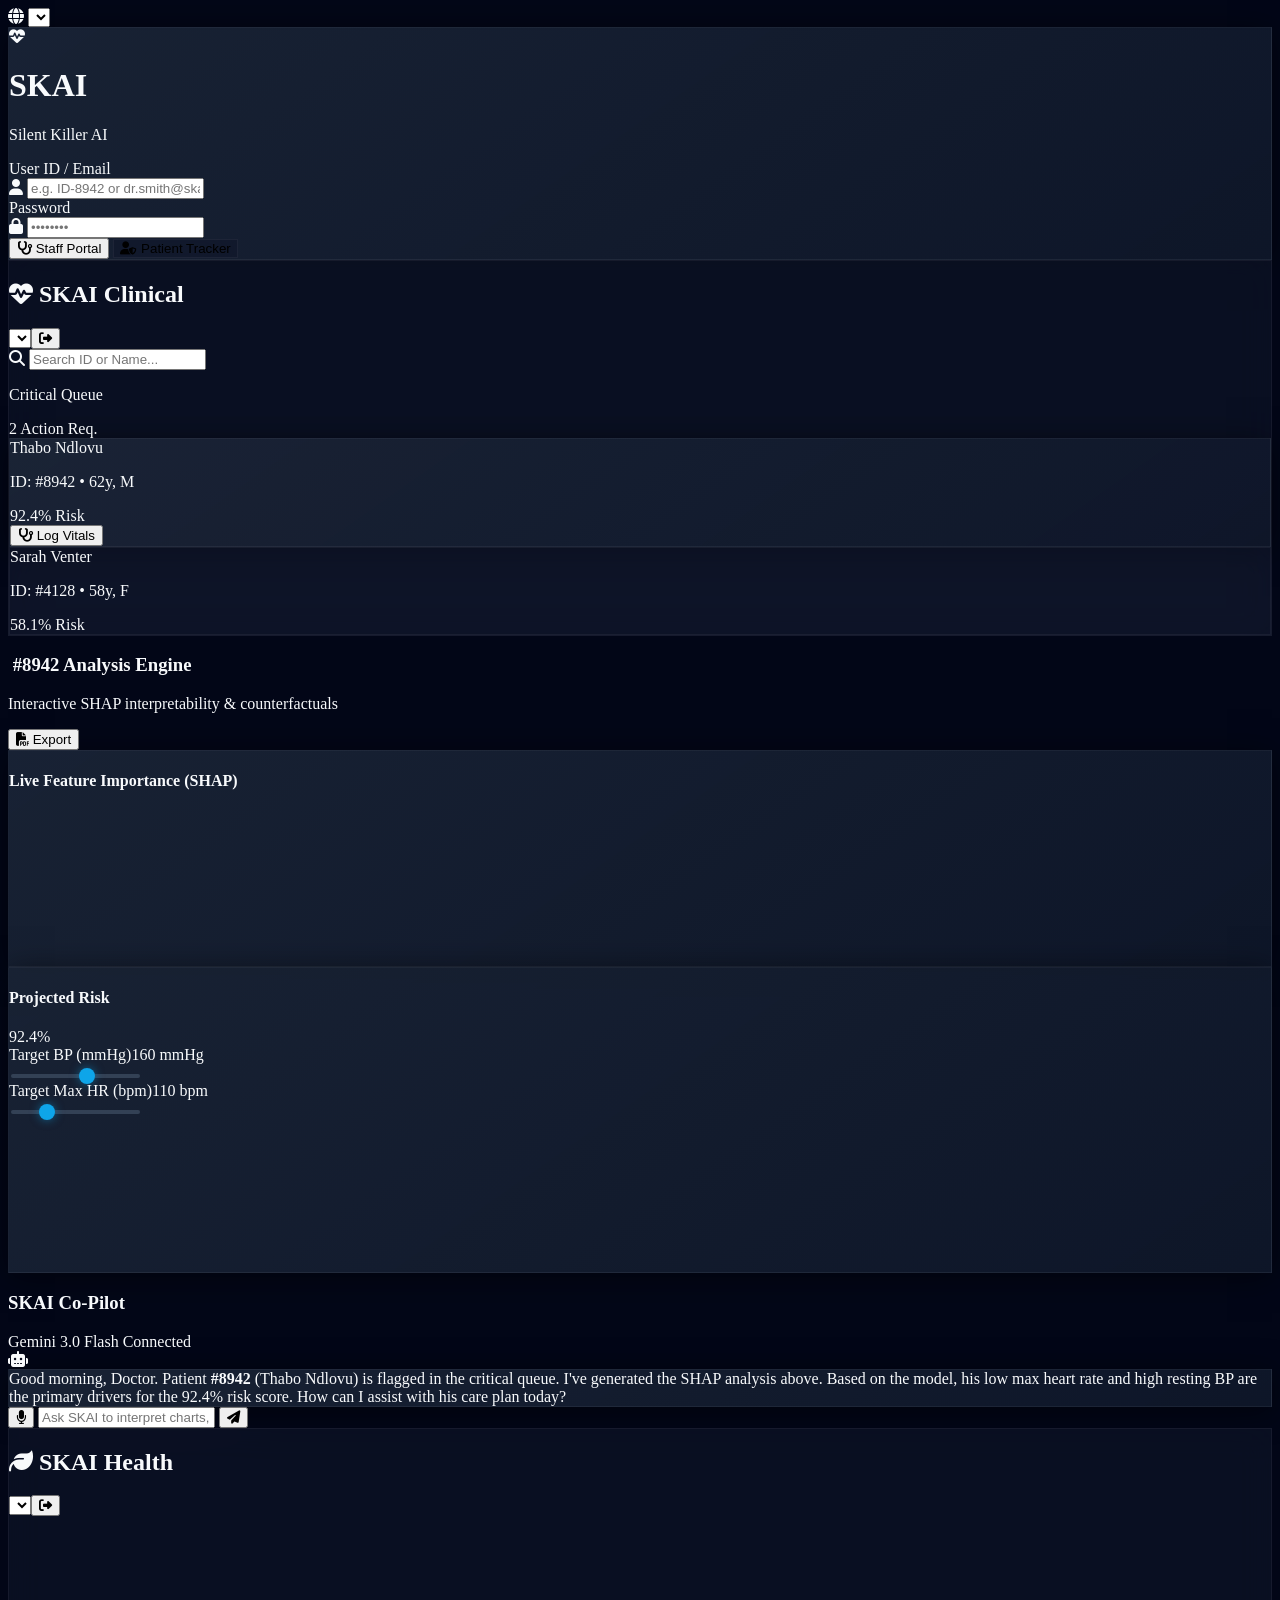
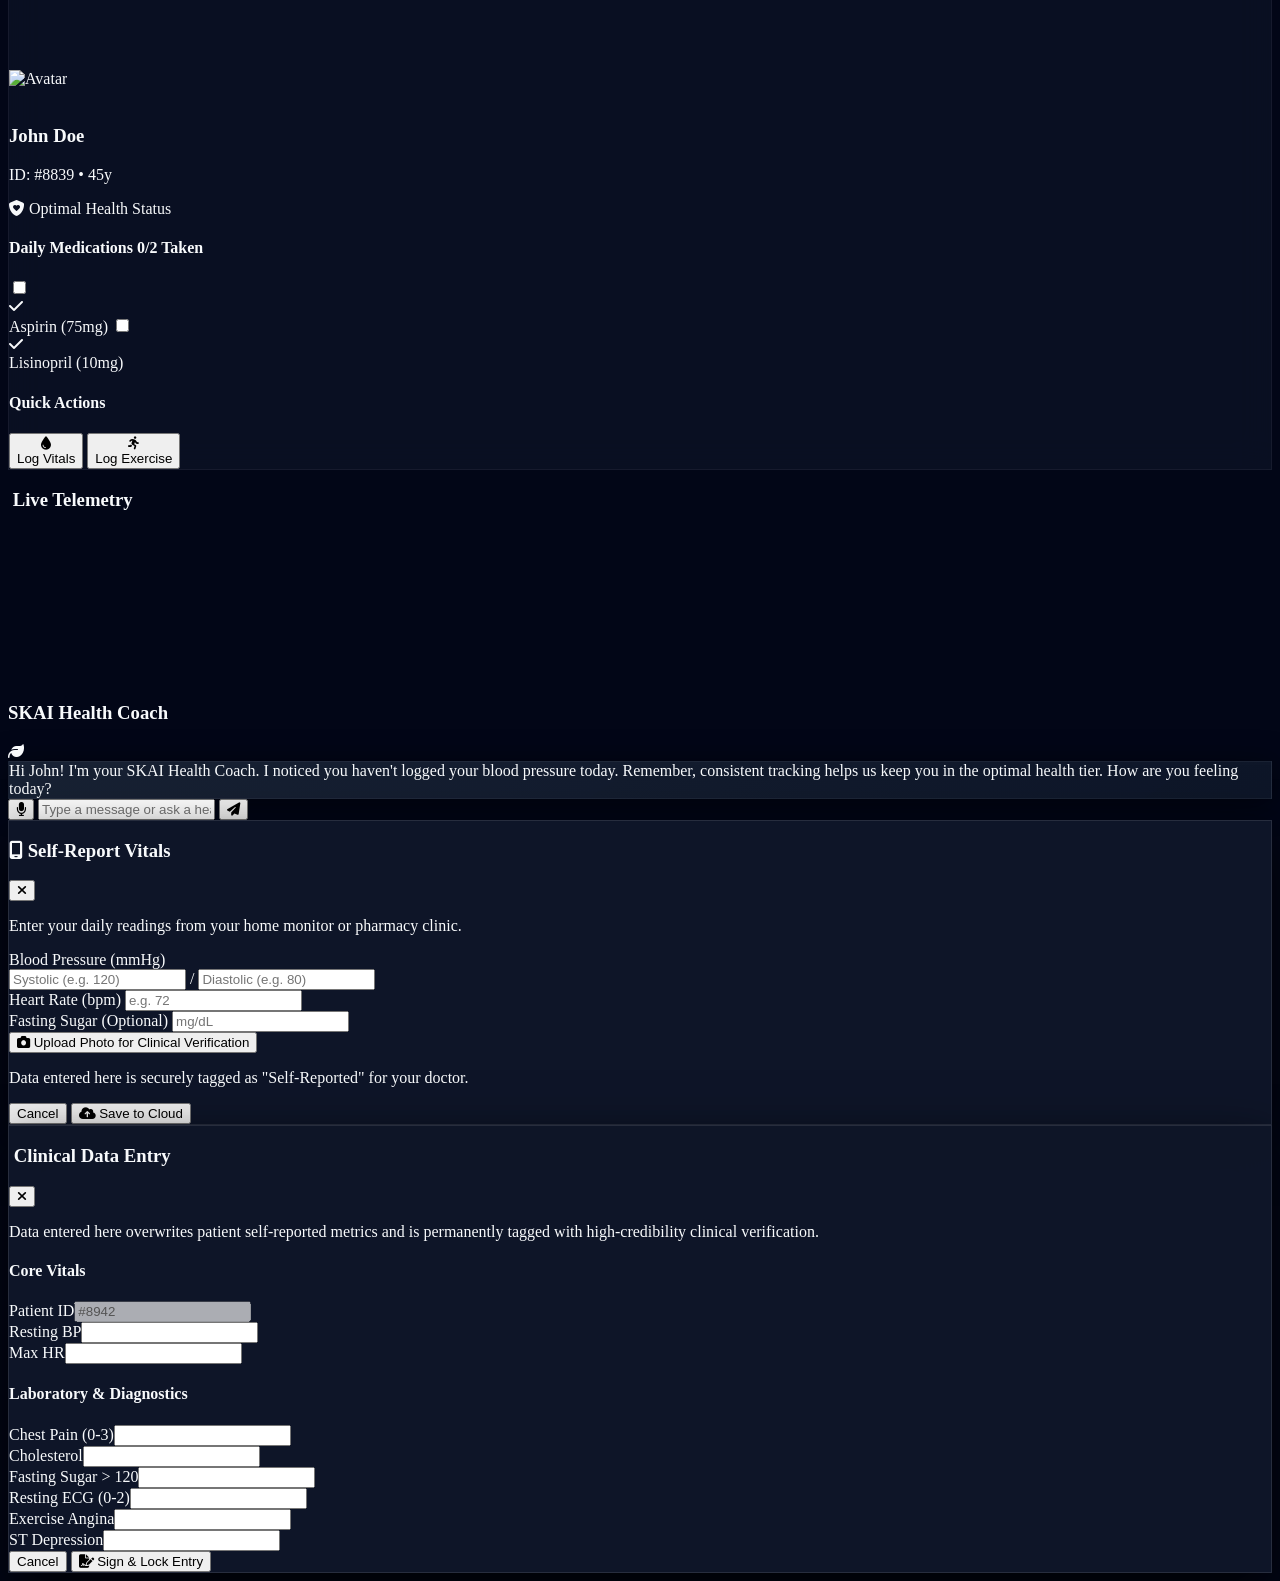
==== commit 6a8f1547: "Add SAHeart dataset, bias audit, fix label direction, add SA languages Multiple datasets and bias: -" ====
--- a/index.html/index.html
+++ b/index.html/index.html
@@ -6,6 +6,608 @@
     <title>SKAI - Silent Killer AI Pro</title>
     <script src="https://cdn.tailwindcss.com"></script>
     <script src="https://cdnjs.cloudflare.com/ajax/libs/Chart.js/3.9.1/chart.min.js"></script>
+    <script>
+    // SKAI UI translations: English plus South Africa's nine official indigenous languages.
+    // Clinical terms with no common local equivalent (ECG, ST, Cholesterol, Angina, SHAP)
+    // are kept as loanwords. These translations should be reviewed by native speakers
+    // before being used with real patients.
+
+    window.SKAI_LANGUAGES = [
+        { code: 'en',  label: 'English',    name: 'English' },
+        { code: 'zu',  label: 'isiZulu',    name: 'isiZulu (Zulu)' },
+        { code: 'xh',  label: 'isiXhosa',   name: 'isiXhosa (Xhosa)' },
+        { code: 'nr',  label: 'isiNdebele', name: 'isiNdebele (Southern Ndebele)' },
+        { code: 'nso', label: 'Sepedi',     name: 'Sepedi (Northern Sotho)' },
+        { code: 'st',  label: 'Sesotho',    name: 'Sesotho (Southern Sotho)' },
+        { code: 'tn',  label: 'Setswana',   name: 'Setswana (Tswana)' },
+        { code: 'ss',  label: 'siSwati',    name: 'siSwati (Swati)' },
+        { code: 've',  label: 'Tshivenḓa',  name: 'Tshivenḓa (Venda)' },
+        { code: 'ts',  label: 'Xitsonga',   name: 'Xitsonga (Tsonga)' }
+    ];
+
+    window.SKAI_I18N = {
+        en: {
+            subtitle: "Silent Killer AI",
+            btn_staff: "Staff Portal",
+            btn_patient: "Patient Tracker",
+            export_report: "Export",
+            critical_queue: "Critical Queue",
+            health: "Health",
+            status_low: "Optimal Health Status",
+            daily_meds: "Daily Medications",
+            user_id: "User ID / Email",
+            password: "Password",
+            clinical: "Clinical",
+            search_ph: "Search ID or Name...",
+            action_req: "Action Req.",
+            risk: "Risk",
+            log_vitals: "Log Vitals",
+            analysis_engine: "Analysis Engine",
+            shap_subtitle: "Interactive SHAP interpretability & counterfactuals",
+            shap_title: "Live Feature Importance (SHAP)",
+            projected_risk: "Projected Risk",
+            target_bp: "Target BP (mmHg)",
+            target_hr: "Target Max HR (bpm)",
+            staff_greeting: "Good morning, Doctor. Patient <strong>#8942</strong> (Thabo Ndlovu) is flagged in the critical queue. I've generated the SHAP analysis above. Based on the model, his low max heart rate and high resting BP are the primary drivers for the 92.4% risk score. How can I assist with his care plan today?",
+            staff_chat_ph: "Ask SKAI to interpret charts, generate a plan, or log notes...",
+            taken: "Taken",
+            quick_actions: "Quick Actions",
+            log_exercise: "Log Exercise",
+            live_telemetry: "Live Telemetry",
+            health_coach: "SKAI Health Coach",
+            patient_greeting: "Hi John! I'm your SKAI Health Coach. I noticed you haven't logged your blood pressure today. Remember, consistent tracking helps us keep you in the optimal health tier. How are you feeling today?",
+            patient_chat_ph: "Type a message or ask a health question...",
+            self_report_title: "Self-Report Vitals",
+            self_report_desc: "Enter your daily readings from your home monitor or pharmacy clinic.",
+            blood_pressure: "Blood Pressure (mmHg)",
+            systolic_ph: "Systolic (e.g. 120)",
+            diastolic_ph: "Diastolic (e.g. 80)",
+            heart_rate: "Heart Rate (bpm)",
+            fasting_sugar_opt: "Fasting Sugar (Optional)",
+            upload_photo: "Upload Photo for Clinical Verification",
+            self_report_note: 'Data entered here is securely tagged as "Self-Reported" for your doctor.',
+            cancel: "Cancel",
+            save_cloud: "Save to Cloud",
+            clinical_entry: "Clinical Data Entry",
+            clinical_desc: "Data entered here overwrites patient self-reported metrics and is permanently tagged with high-credibility clinical verification.",
+            core_vitals: "Core Vitals",
+            lab_diag: "Laboratory & Diagnostics",
+            patient_id: "Patient ID",
+            resting_bp: "Resting BP",
+            max_hr: "Max HR",
+            chest_pain: "Chest Pain (0-3)",
+            cholesterol: "Cholesterol",
+            fasting_sugar_120: "Fasting Sugar > 120",
+            resting_ecg: "Resting ECG (0-2)",
+            exercise_angina: "Exercise Angina",
+            st_depression: "ST Depression",
+            sign_lock: "Sign & Lock Entry",
+            lang_changed: "Language changed to English"
+        },
+        zu: {
+            subtitle: "I-AI ebulalayo ethule",
+            btn_staff: "Ingosi Yabasebenzi",
+            btn_patient: "Umkhondo Wezempilo",
+            export_report: "Landa",
+            critical_queue: "Eziphuthumayo",
+            health: "Ezempilo",
+            status_low: "Isimo Esihle",
+            daily_meds: "Imithi Yansuku Zonke",
+            user_id: "I-ID Yomsebenzisi / I-imeyili",
+            password: "Iphasiwedi",
+            clinical: "Ezokwelapha",
+            search_ph: "Sesha nge-ID noma Igama...",
+            action_req: "Kudingeka Isinyathelo",
+            risk: "Ubungozi",
+            log_vitals: "Faka Izimpawu Zempilo",
+            analysis_engine: "Injini Yokuhlaziya",
+            shap_subtitle: "Incazelo ye-SHAP esebenzisanayo nezimo ezingaba khona",
+            shap_title: "Ukubaluleka Kwezici Bukhoma (SHAP)",
+            projected_risk: "Ubungozi Obulindelekile",
+            target_bp: "Umfutho Wegazi Okuhlosiwe (mmHg)",
+            target_hr: "Isivinini Senhliziyo Esiphezulu Okuhlosiwe (bpm)",
+            staff_greeting: "Sawubona, Dokotela. Isiguli <strong>#8942</strong> (Thabo Ndlovu) siphawulwe ohlwini lweziphuthumayo. Ngenze ukuhlaziywa kwe-SHAP ngenhla. Ngokwemodeli, isivinini senhliziyo esiphansi kanye nomfutho wegazi ophezulu uma ephumule yizona zimbangela eziyinhloko zobungozi obungu-92.4%. Ngingasiza kanjani ngohlelo lwakhe lokunakekelwa namuhla?",
+            staff_chat_ph: "Cela i-SKAI ichaze amashadi, yenze uhlelo, noma ibhale amanothi...",
+            taken: "Kuthathiwe",
+            quick_actions: "Izenzo Ezisheshayo",
+            log_exercise: "Faka Ukuzivocavoca",
+            live_telemetry: "Ukuqapha Bukhoma",
+            health_coach: "Umqeqeshi Wezempilo we-SKAI",
+            patient_greeting: "Sawubona John! Ngingumqeqeshi wakho wezempilo we-SKAI. Ngibonile ukuthi awukakafaki umfutho wegazi wakho namuhla. Khumbula, ukulandelela njalo kusisiza ukuthi sikugcine usesimweni esihle sempilo. Uzizwa kanjani namuhla?",
+            patient_chat_ph: "Bhala umlayezo noma ubuze umbuzo wezempilo...",
+            self_report_title: "Zifakele Izimpawu Zempilo",
+            self_report_desc: "Faka izilinganiso zakho zansuku zonke ezivela emshinini wakho wasekhaya noma emtholampilo wekhemisi.",
+            blood_pressure: "Umfutho Wegazi (mmHg)",
+            systolic_ph: "I-Systolic (isb. 120)",
+            diastolic_ph: "I-Diastolic (isb. 80)",
+            heart_rate: "Isivinini Senhliziyo (bpm)",
+            fasting_sugar_opt: "Ushukela Ungadlile (Akuphoqelekile)",
+            upload_photo: "Layisha Isithombe Ukuze Kuqinisekiswe Ngudokotela",
+            self_report_note: 'Imininingwane efakwe lapha imakwa ngokuphephile ngokuthi "Ezibikwe Nguwe" ukuze ibonwe ngudokotela wakho.',
+            cancel: "Khansela",
+            save_cloud: "Londoloza Efwini",
+            clinical_entry: "Ukufakwa Kwemininingwane Yezokwelapha",
+            clinical_desc: "Imininingwane efakwe lapha ithatha indawo yezilinganiso ezibikwe yisiguli futhi imakwa unomphela njengeqinisekiswe ngabezokwelapha.",
+            core_vitals: "Izimpawu Zempilo Eziyinhloko",
+            lab_diag: "Ilabhorethri Nokuxilonga",
+            patient_id: "I-ID Yesiguli",
+            resting_bp: "Umfutho Wegazi Uphumule",
+            max_hr: "Isivinini Senhliziyo Esiphezulu",
+            chest_pain: "Ubuhlungu Besifuba (0-3)",
+            cholesterol: "I-Cholesterol",
+            fasting_sugar_120: "Ushukela Ungadlile > 120",
+            resting_ecg: "I-ECG Uphumule (0-2)",
+            exercise_angina: "I-Angina Yokuzivocavoca",
+            st_depression: "Ukwehla kwe-ST",
+            sign_lock: "Sayina Ukhiye Okufakiwe",
+            lang_changed: "Ulimi lushintshwe lwaya kusiZulu"
+        },
+        xh: {
+            subtitle: "I-AI Yesibulali Esithe Cwaka",
+            btn_staff: "Iphothali Yabasebenzi",
+            btn_patient: "Umlandeli Wempilo",
+            export_report: "Thumela Ngaphandle",
+            critical_queue: "Abangxamisekileyo",
+            health: "Impilo",
+            status_low: "Impilo Esemgangathweni",
+            daily_meds: "Amayeza Emihla Ngemihla",
+            user_id: "I-ID Yomsebenzisi / I-imeyile",
+            password: "Igama Lokugqithisa",
+            clinical: "Ezonyango",
+            search_ph: "Khangela nge-ID okanye Igama...",
+            action_req: "Kufuneka Inyathelo",
+            risk: "Umngcipheko",
+            log_vitals: "Bhala Iimpawu Zempilo",
+            analysis_engine: "Injini Yohlalutyo",
+            shap_subtitle: "Ukutolika kwe-SHAP okusebenzisanayo neemeko ezinokwenzeka",
+            shap_title: "Ukubaluleka Kweempawu Ngoku (SHAP)",
+            projected_risk: "Umngcipheko Oqikelelweyo",
+            target_bp: "Uxinzelelo Lwegazi Ekujoliswe Kulo (mmHg)",
+            target_hr: "Esona Santya Sentliziyo Ekujoliswe Kuso (bpm)",
+            staff_greeting: "Molo, Gqirha. Isigulana <strong>#8942</strong> (Thabo Ndlovu) siphawulwe kuluhlu lwabangxamisekileyo. Ndenze uhlalutyo lwe-SHAP ngasentla. Ngokwemodeli, isantya sentliziyo esiphantsi noxinzelelo lwegazi oluphezulu xa ephumle zezona zizathu eziphambili zomngcipheko oyi-92.4%. Ndingakunceda njani ngesicwangciso sakhe sokhathalelo namhlanje?",
+            staff_chat_ph: "Cela i-SKAI itolike iitshati, yenze isicwangciso, okanye ibhale amanqaku...",
+            taken: "Kuthatyathiwe",
+            quick_actions: "Izenzo Ezikhawulezayo",
+            log_exercise: "Bhala Umthambo",
+            live_telemetry: "Ukubeka Iliso Ngoku",
+            health_coach: "Umqeqeshi Wempilo we-SKAI",
+            patient_greeting: "Molo John! Ndingumqeqeshi wakho wempilo we-SKAI. Ndiqaphele ukuba awukabhali uxinzelelo lwegazi lwakho namhlanje. Khumbula, ukulandelela rhoqo kusinceda sikugcine kwinqanaba lempilo elisemgangathweni. Uziva njani namhlanje?",
+            patient_chat_ph: "Bhala umyalezo okanye ubuze umbuzo wempilo...",
+            self_report_title: "Zibhalele Iimpawu Zempilo",
+            self_report_desc: "Faka imilinganiselo yakho yemihla ngemihla evela kumatshini wakho wasekhaya okanye ekliniki yekhemesti.",
+            blood_pressure: "Uxinzelelo Lwegazi (mmHg)",
+            systolic_ph: "I-Systolic (umz. 120)",
+            diastolic_ph: "I-Diastolic (umz. 80)",
+            heart_rate: "Isantya Sentliziyo (bpm)",
+            fasting_sugar_opt: "Iswekile Ungatyanga (Ayinyanzelekanga)",
+            upload_photo: "Layisha Ifoto Ukuze Iqinisekiswe Ngugqirha",
+            self_report_note: 'Iinkcukacha ezifakwe apha ziphawulwa ngokukhuselekileyo njenge-"Ezizibhalele" ukuze zibonwe ngugqirha wakho.',
+            cancel: "Rhoxisa",
+            save_cloud: "Gcina Efini",
+            clinical_entry: "Ukufakwa Kweenkcukacha Zonyango",
+            clinical_desc: "Iinkcukacha ezifakwe apha zithatha indawo yemilinganiselo ebhalwe sisigulana kwaye ziphawulwa ngokusisigxina njengeziqinisekiswe ngabezonyango.",
+            core_vitals: "Iimpawu Zempilo Eziphambili",
+            lab_diag: "Ilabhoratri Noxilongo",
+            patient_id: "I-ID Yesigulana",
+            resting_bp: "Uxinzelelo Lwegazi Uphumle",
+            max_hr: "Esona Santya Sentliziyo",
+            chest_pain: "Intlungu Yesifuba (0-3)",
+            cholesterol: "I-Cholesterol",
+            fasting_sugar_120: "Iswekile Ungatyanga > 120",
+            resting_ecg: "I-ECG Uphumle (0-2)",
+            exercise_angina: "I-Angina Yokuzilolonga",
+            st_depression: "Ukuhla kwe-ST",
+            sign_lock: "Tyikitya Utshixe Okufakiweyo",
+            lang_changed: "Ulwimi lutshintshelwe kwisiXhosa"
+        },
+        nr: {
+            subtitle: "I-AI Yombulali Othulileko",
+            btn_staff: "Iphothali Yabasebenzi",
+            btn_patient: "Umlandeli Wepilo",
+            export_report: "Thumela Ngaphandle",
+            critical_queue: "Abaphuthumako",
+            health: "Ipilo",
+            status_low: "Ipilo Esemzileni Omuhle",
+            daily_meds: "Imitjhoga Yamalanga Woke",
+            user_id: "I-ID Yomsebenzisi / I-imeyili",
+            password: "Iphasiwedi",
+            clinical: "Ezokwelapha",
+            search_ph: "Funa nge-ID namkha Ibizo...",
+            action_req: "Kutlhogeka Igadango",
+            risk: "Ubungozi",
+            log_vitals: "Faka Iimpawu Zepilo",
+            analysis_engine: "Ijini Yokuhlathulula",
+            shap_subtitle: "Ihlathululo ye-SHAP esebenzisanako neemo ezingaba khona",
+            shap_title: "Ukuqakatheka Kweempawu Nje (SHAP)",
+            projected_risk: "Ubungozi Obulindelekileko",
+            target_bp: "Ipressha Yeengazi Ehlosiweko (mmHg)",
+            target_hr: "Ibelo Lehliziyo Eliphezulu Elihlosiweko (bpm)",
+            staff_greeting: "Lotjha, Dokotela. Umguli <strong>#8942</strong> (Thabo Ndlovu) utshwayiwe erhelweni labaphuthumako. Ngenze ihlathululo ye-SHAP ngehla. Ngokwemodeli, ibelo lehliziyo eliphasi nepressha yeengazi ephezulu nakaphumulile ziimbangela ezikhulu zobungozi obuyi-92.4%. Ngingasiza njani ngehlelo lakhe lokutlhogonyelwa namhlanje?",
+            staff_chat_ph: "Bawa i-SKAI ihlathulule amatjhadi, yenze ihlelo, namkha itlole amanothi...",
+            taken: "Kuthethiwe",
+            quick_actions: "Izenzo Ezirhabako",
+            log_exercise: "Faka Ukuzivocavoca",
+            live_telemetry: "Ukuqapha Nje",
+            health_coach: "Umqeqetjhi Wepilo we-SKAI",
+            patient_greeting: "Lotjha John! Ngimqeqetjhi wakho wepilo we-SKAI. Ngibonile bona awukafaki ipressha yeengazi yakho namhlanje. Khumbula, ukulandelela qobe kusisiza bona sikugcine usemzileni omuhle wepilo. Uzizwa njani namhlanje?",
+            patient_chat_ph: "Tlola umlayezo namkha ubuze umbuzo wepilo...",
+            self_report_title: "Zifakele Iimpawu Zepilo",
+            self_report_desc: "Faka iimbalo zakho zamalanga woke ezivela emtjhinini wakho wekhaya namkha ekliniki yekhemisi.",
+            blood_pressure: "Ipressha Yeengazi (mmHg)",
+            systolic_ph: "I-Systolic (isib. 120)",
+            diastolic_ph: "I-Diastolic (isib. 80)",
+            heart_rate: "Ibelo Lehliziyo (bpm)",
+            fasting_sugar_opt: "Iswigiri Ungakadli (Akukatelelekile)",
+            upload_photo: "Layisha Isithombe Bona Siqinisekiswe Ngudokotela",
+            self_report_note: 'Imininingwana efakwe lapha itshwayiwa ngokuphephileko ngokuthi "Ezibikwe Nguwe" bona ibonwe ngudokotela wakho.',
+            cancel: "Khansela",
+            save_cloud: "Bulunga Efwini",
+            clinical_entry: "Ukufakwa Kwemininingwana Yezokwelapha",
+            clinical_desc: "Imininingwana efakwe lapha ithatha indawo yeembalo ezibikwe mguli begodu itshwayiwa unomphela njengeqinisekiswe ngabezokwelapha.",
+            core_vitals: "Iimpawu Zepilo Eziqakathekileko",
+            lab_diag: "Ilabhorathri Nokuhlolwa",
+            patient_id: "I-ID Yomguli",
+            resting_bp: "Ipressha Yeengazi Uphumulile",
+            max_hr: "Ibelo Lehliziyo Eliphezulu",
+            chest_pain: "Ubuhlungu Besifuba (0-3)",
+            cholesterol: "I-Cholesterol",
+            fasting_sugar_120: "Iswigiri Ungakadli > 120",
+            resting_ecg: "I-ECG Uphumulile (0-2)",
+            exercise_angina: "I-Angina Yokuzivocavoca",
+            st_depression: "Ukwehla kwe-ST",
+            sign_lock: "Sayina Ukhiye Okufakiweko",
+            lang_changed: "Ilimi litjhentjhelwe esiNdebeleni"
+        },
+        nso: {
+            subtitle: "AI ya Sebolai se se Homotšego",
+            btn_staff: "Potale ya Bašomi",
+            btn_patient: "Mosepediši wa Maphelo",
+            export_report: "Romela Ntle",
+            critical_queue: "Ba ba Hlokago Thušo ka Pela",
+            health: "Maphelo",
+            status_low: "Boemo bjo Bobotse bja Maphelo",
+            daily_meds: "Dihlare tša Letšatši le Letšatši",
+            user_id: "ID ya Modiriši / Imeile",
+            password: "Lentšuphetišo",
+            clinical: "Kalafo",
+            search_ph: "Nyaka ka ID goba Leina...",
+            action_req: "Go Hlokega Kgato",
+            risk: "Kotsi",
+            log_vitals: "Ngwala Dipontšho tša Maphelo",
+            analysis_engine: "Enjene ya Tshekatsheko",
+            shap_subtitle: "Tlhathollo ya SHAP ya tirišano le maemo a kgonagalago",
+            shap_title: "Bohlokwa bja Dipharologanyi ga Bjale (SHAP)",
+            projected_risk: "Kotsi ye e Akanywago",
+            target_bp: "Kgatelelo ya Madi ye e Nepilwego (mmHg)",
+            target_hr: "Lebelo la Godimo la Pelo le le Nepilwego (bpm)",
+            staff_greeting: "Thobela, Ngaka. Molwetši <strong>#8942</strong> (Thabo Ndlovu) o swailwe lenaneong la ba ba hlokago thušo ka pela. Ke dirile tshekatsheko ya SHAP ka godimo. Go ya ka mmotlolo, lebelo la fase la pelo le kgatelelo ya godimo ya madi ge a khutšitše ke dintlha tše dikgolo tša kotsi ya 92.4%. Nka go thuša bjang ka leano la gagwe la tlhokomelo lehono?",
+            staff_chat_ph: "Kgopela SKAI go hlaloša ditšhate, go dira leano, goba go ngwala dintlha...",
+            taken: "Di Nwelwe",
+            quick_actions: "Ditiro tša ka Pela",
+            log_exercise: "Ngwala Boitšhidullo",
+            live_telemetry: "Tekolo ya ga Bjale",
+            health_coach: "Mohlahli wa Maphelo wa SKAI",
+            patient_greeting: "Thobela John! Ke mohlahli wa gago wa maphelo wa SKAI. Ke lemogile gore ga se o ngwale kgatelelo ya madi a gago lehono. Gopola, go latišiša ka mehla go re thuša go go boloka boemong bjo bobotse bja maphelo. O ikwa bjang lehono?",
+            patient_chat_ph: "Ngwala molaetša goba o botšiše potšišo ya maphelo...",
+            self_report_title: "Ingwalele Dipontšho tša Maphelo",
+            self_report_desc: "Tsenya dipalo tša gago tša letšatši le letšatši go tšwa sedirišweng sa gago sa gae goba kliniking ya khemisi.",
+            blood_pressure: "Kgatelelo ya Madi (mmHg)",
+            systolic_ph: "Systolic (mohlala 120)",
+            diastolic_ph: "Diastolic (mohlala 80)",
+            heart_rate: "Lebelo la Pelo (bpm)",
+            fasting_sugar_opt: "Swikiri o sa Ja (Ga se Kgapeletšo)",
+            upload_photo: "Romela Seswantšho gore se Netefatšwe ke Ngaka",
+            self_report_note: 'Tshedimošo ye e tsentšwego mo e swailwe ka polokego bjalo ka "Ye e Begilwego ke Wena" bakeng sa ngaka ya gago.',
+            cancel: "Khansela",
+            save_cloud: "Boloka Leruing",
+            clinical_entry: "Tsenyo ya Tshedimošo ya Kalafo",
+            clinical_desc: "Tshedimošo ye e tsentšwego mo e tšea legato la dipalo tše di begilwego ke molwetši gomme e swailwe ka mo go sa felego bjalo ka ye e netefaditšwego ke ba kalafo.",
+            core_vitals: "Dipontšho tše Bohlokwa tša Maphelo",
+            lab_diag: "Laboratori le Tlhahlobo",
+            patient_id: "ID ya Molwetši",
+            resting_bp: "Kgatelelo ya Madi o Khutšitše",
+            max_hr: "Lebelo la Godimo la Pelo",
+            chest_pain: "Bohloko bja Sehuba (0-3)",
+            cholesterol: "Cholesterol",
+            fasting_sugar_120: "Swikiri o sa Ja > 120",
+            resting_ecg: "ECG o Khutšitše (0-2)",
+            exercise_angina: "Angina ya Boitšhidullo",
+            st_depression: "Go Theoga ga ST",
+            sign_lock: "Saena o Notlele Tsenyo",
+            lang_changed: "Polelo e fetotšwe go Sepedi"
+        },
+        st: {
+            subtitle: "AI ya Sebolai se Kgutsitseng",
+            btn_staff: "Potale ya Basebetsi",
+            btn_patient: "Molatedi wa Bophelo",
+            export_report: "Romela Kantle",
+            critical_queue: "Ba Hlokang Thuso ka Potlako",
+            health: "Bophelo",
+            status_low: "Boemo bo Botle ba Bophelo",
+            daily_meds: "Meriana ya Letsatsi le Letsatsi",
+            user_id: "ID ya Mosebedisi / Imeile",
+            password: "Phasewete",
+            clinical: "Bongaka",
+            search_ph: "Batla ka ID kapa Lebitso...",
+            action_req: "Ho Hlokahala Kgato",
+            risk: "Kotsi",
+            log_vitals: "Ngola Matshwao a Bophelo",
+            analysis_engine: "Enjene ya Manollo",
+            shap_subtitle: "Tlhaloso ya SHAP e sebedisanang le maemo a ka bang teng",
+            shap_title: "Bohlokwa ba Dikarolo Hona Jwale (SHAP)",
+            projected_risk: "Kotsi e Lebelletsweng",
+            target_bp: "Kgatello ya Madi e Lebeletsweng (mmHg)",
+            target_hr: "Lebelo le Phahameng la Pelo le Lebeletsweng (bpm)",
+            staff_greeting: "Dumela, Ngaka. Mokudi <strong>#8942</strong> (Thabo Ndlovu) o tshwailwe lethathamong la ba hlokang thuso ka potlako. Ke entse manollo ya SHAP ka hodimo. Ho ya ka mohlala, lebelo le tlase la pelo le kgatello e phahameng ya madi ha a phomotse ke tsona disosa tse kgolo tsa kotsi ya 92.4%. Nka o thusa jwang ka moralo wa hae wa tlhokomelo kajeno?",
+            staff_chat_ph: "Kopa SKAI ho hlalosa ditjhate, ho etsa moralo, kapa ho ngola dintlha...",
+            taken: "E Nkuwe",
+            quick_actions: "Diketso tse Potlakileng",
+            log_exercise: "Ngola Boikwetliso",
+            live_telemetry: "Tlhokomelo ya Hona Jwale",
+            health_coach: "Mokwetlisi wa Bophelo wa SKAI",
+            patient_greeting: "Dumela John! Ke mokwetlisi wa hao wa bophelo wa SKAI. Ke hlokometse hore ha o eso ngole kgatello ya madi a hao kajeno. Hopola, ho latela kamehla ho re thusa ho o boloka boemong bo botle ba bophelo. O ikutlwa jwang kajeno?",
+            patient_chat_ph: "Ngola molaetsa kapa o botse potso ya bophelo...",
+            self_report_title: "Itlalehele Matshwao a Bophelo",
+            self_report_desc: "Kenya ditekanyo tsa hao tsa letsatsi le letsatsi ho tswa sesebedisweng sa hao sa lapeng kapa tleliniking ya khemisi.",
+            blood_pressure: "Kgatello ya Madi (mmHg)",
+            systolic_ph: "Systolic (mohl. 120)",
+            diastolic_ph: "Diastolic (mohl. 80)",
+            heart_rate: "Lebelo la Pelo (bpm)",
+            fasting_sugar_opt: "Tswekere o sa Ja (Ha se Qobello)",
+            upload_photo: "Romela Setshwantsho hore se Netefatswe ke Ngaka",
+            self_report_note: 'Lesedi le kentsweng mona le tshwailwe ka polokeho jwalo ka "Le Tlalehilweng ke Wena" bakeng sa ngaka ya hao.',
+            cancel: "Hlakola",
+            save_cloud: "Boloka Lerung",
+            clinical_entry: "Kenyo ya Lesedi la Bongaka",
+            clinical_desc: "Lesedi le kentsweng mona le nka sebaka sa ditekanyo tse tlalehilweng ke mokudi mme le tshwailwe ka ho sa feleng jwalo ka le netefaditsweng ke ba bongaka.",
+            core_vitals: "Matshwao a Bohlokwa a Bophelo",
+            lab_diag: "Laboratori le Tlhahlobo",
+            patient_id: "ID ya Mokudi",
+            resting_bp: "Kgatello ya Madi o Phomotse",
+            max_hr: "Lebelo le Phahameng la Pelo",
+            chest_pain: "Bohloko ba Sefuba (0-3)",
+            cholesterol: "Cholesterol",
+            fasting_sugar_120: "Tswekere o sa Ja > 120",
+            resting_ecg: "ECG o Phomotse (0-2)",
+            exercise_angina: "Angina ya Boikwetliso",
+            st_depression: "Ho Theoha ha ST",
+            sign_lock: "Saena o Notlele Kenyo",
+            lang_changed: "Puo e fetotswe ho Sesotho"
+        },
+        tn: {
+            subtitle: "AI ya Mmolai yo o Didimetseng",
+            btn_staff: "Potala ya Badiri",
+            btn_patient: "Molatedi wa Boitekanelo",
+            export_report: "Romela Kwa Ntle",
+            critical_queue: "Ba ba Tlhokang Thuso ka Bonako",
+            health: "Boitekanelo",
+            status_low: "Seemo se se Siameng sa Boitekanelo",
+            daily_meds: "Melemo ya Letsatsi le Letsatsi",
+            user_id: "ID ya Modirisi / Imeile",
+            password: "Lefoko la Sephiri",
+            clinical: "Kalafi",
+            search_ph: "Batla ka ID kgotsa Leina...",
+            action_req: "Go Tlhokega Kgato",
+            risk: "Kotsi",
+            log_vitals: "Kwala Ditshupo tsa Boitekanelo",
+            analysis_engine: "Enjene ya Tshekatsheko",
+            shap_subtitle: "Tlhaloso ya SHAP e e dirisanang le maemo a a ka nnang teng",
+            shap_title: "Botlhokwa jwa Dikarolo Jaanong (SHAP)",
+            projected_risk: "Kotsi e e Solofetsweng",
+            target_bp: "Kgatelelo ya Madi e e Ikaeletsweng (mmHg)",
+            target_hr: "Lebelo la Pelo le le Kwa Godimo le le Ikaeletsweng (bpm)",
+            staff_greeting: "Dumela, Ngaka. Molwetse <strong>#8942</strong> (Thabo Ndlovu) o tshwailwe mo lenaaneng la ba ba tlhokang thuso ka bonako. Ke dirile tshekatsheko ya SHAP fa godimo. Go ya ka sekao, lebelo le le kwa tlase la pelo le kgatelelo e e kwa godimo ya madi fa a ikhuditse ke tsone dintlha tse dikgolo tsa kotsi ya 92.4%. Nka go thusa jang ka leano la gagwe la tlhokomelo gompieno?",
+            staff_chat_ph: "Kopa SKAI go tlhalosa ditshate, go dira leano, kgotsa go kwala dintlha...",
+            taken: "E Nwilwe",
+            quick_actions: "Ditiro tsa ka Bonako",
+            log_exercise: "Kwala Boikatiso",
+            live_telemetry: "Tlhokomelo ya Jaanong",
+            health_coach: "Mokatisi wa Boitekanelo wa SKAI",
+            patient_greeting: "Dumela John! Ke mokatisi wa gago wa boitekanelo wa SKAI. Ke lemogile gore ga o ise o kwale kgatelelo ya madi a gago gompieno. Gakologelwa, go sala morago ka metlha go re thusa go go tshola mo seemong se se siameng sa boitekanelo. O ikutlwa jang gompieno?",
+            patient_chat_ph: "Kwala molaetsa kgotsa o botse potso ya boitekanelo...",
+            self_report_title: "Ikwalele Ditshupo tsa Boitekanelo",
+            self_report_desc: "Tsenya dipalo tsa gago tsa letsatsi le letsatsi go tswa mo sedirisiweng sa gago sa gae kgotsa kwa kliniking ya khemisi.",
+            blood_pressure: "Kgatelelo ya Madi (mmHg)",
+            systolic_ph: "Systolic (sk. 120)",
+            diastolic_ph: "Diastolic (sk. 80)",
+            heart_rate: "Lebelo la Pelo (bpm)",
+            fasting_sugar_opt: "Sukiri o sa Ja (Ga go Patelediwe)",
+            upload_photo: "Romela Setshwantsho gore se Netefadiwe ke Ngaka",
+            self_report_note: 'Tshedimosetso e e tsentsweng fa e tshwailwe ka polokesego jaaka "E e Begilweng ke Wena" go ngaka ya gago.',
+            cancel: "Khansela",
+            save_cloud: "Boloka mo Leruing",
+            clinical_entry: "Tsenyo ya Tshedimosetso ya Kalafi",
+            clinical_desc: "Tshedimosetso e e tsentsweng fa e tsaya sebaka sa dipalo tse di begilweng ke molwetse mme e tshwailwe ka bosakhutleng jaaka e e netefaditsweng ke ba kalafi.",
+            core_vitals: "Ditshupo tse di Botlhokwa tsa Boitekanelo",
+            lab_diag: "Laboratori le Tlhatlhobo",
+            patient_id: "ID ya Molwetse",
+            resting_bp: "Kgatelelo ya Madi o Ikhuditse",
+            max_hr: "Lebelo le le Kwa Godimo la Pelo",
+            chest_pain: "Botlhoko jwa Sehuba (0-3)",
+            cholesterol: "Cholesterol",
+            fasting_sugar_120: "Sukiri o sa Ja > 120",
+            resting_ecg: "ECG o Ikhuditse (0-2)",
+            exercise_angina: "Angina ya Boikatiso",
+            st_depression: "Go Wela ga ST",
+            sign_lock: "Saena o Lotlele Tsenyo",
+            lang_changed: "Puo e fetoletswe go Setswana"
+        },
+        ss: {
+            subtitle: "I-AI Yembulali Lothulile",
+            btn_staff: "Liphothali Yetisebenti",
+            btn_patient: "Umlandzeli Wemphilo",
+            export_report: "Tfumela Ngaphandle",
+            critical_queue: "Labaphutfumako",
+            health: "Imphilo",
+            status_low: "Simo Lesihle Semphilo",
+            daily_meds: "Imitsi Yemalanga Onkhe",
+            user_id: "I-ID Yemsebentisi / I-imeyili",
+            password: "Liphasiwedi",
+            clinical: "Tekwelapha",
+            search_ph: "Sesha nge-ID nome Libito...",
+            action_req: "Kudzingeka Sinyatselo",
+            risk: "Ingoti",
+            log_vitals: "Faka Timphawu Temphilo",
+            analysis_engine: "Linjini Yekuhlatiya",
+            shap_subtitle: "Incazelo ye-SHAP lesebentisanako netimo letingaba khona",
+            shap_title: "Kubaluleka Kwetici Nyalo (SHAP)",
+            projected_risk: "Ingoti Lelindzelekile",
+            target_bp: "Umfutfo Wengati Lohlosiwe (mmHg)",
+            target_hr: "Lijubane Lenhlitiyo Lelisetulu Lelihlosiwe (bpm)",
+            staff_greeting: "Sawubona, Dokotela. Sigulana <strong>#8942</strong> (Thabo Ndlovu) siphawulwe ohlwini lwalabaphutfumako. Ngente kuhlatiya kwe-SHAP ngenhla. Ngekwemodeli, lijubane lenhlitiyo leliphansi kanye nemfutfo wengati lophakeme nakaphumule ngito timbangela letinkhulu tengoti leyi-92.4%. Ngingakusita njani ngelihlelo lakhe lekunakekelwa lamuhla?",
+            staff_chat_ph: "Cela i-SKAI ichaze emashadi, yente lihlelo, nome ibhale emanothi...",
+            taken: "Kutsetsiwe",
+            quick_actions: "Tento Letisheshako",
+            log_exercise: "Faka Kuvivinya Umtimba",
+            live_telemetry: "Kucapha Nyalo",
+            health_coach: "Umcecetsi Wemphilo we-SKAI",
+            patient_greeting: "Sawubona John! Ngingumcecetsi wakho wemphilo we-SKAI. Ngibonile kutsi awukafaki umfutfo wengati yakho lamuhla. Khumbula, kulandzelela njalo kusisita kutsi sikugcine usesimeni lesihle semphilo. Utiva njani lamuhla?",
+            patient_chat_ph: "Bhala umlayeto nome ubute umbuto wemphilo...",
+            self_report_title: "Tifakele Timphawu Temphilo",
+            self_report_desc: "Faka tilinganiso takho temalanga onkhe letivela emshinini wakho wasekhaya nome emtfolamphilo wekhemisi.",
+            blood_pressure: "Umfutfo Wengati (mmHg)",
+            systolic_ph: "I-Systolic (sib. 120)",
+            diastolic_ph: "I-Diastolic (sib. 80)",
+            heart_rate: "Lijubane Lenhlitiyo (bpm)",
+            fasting_sugar_opt: "Shukela Ungakadli (Akuphoceleleki)",
+            upload_photo: "Layisha Sitfombe Kute Sicinisekiswe Ngudokotela",
+            self_report_note: 'Imininingwane lefakwe lapha imakwa ngekuphepha ngekutsi "Lebikwe Nguwe" kute ibonwe ngudokotela wakho.',
+            cancel: "Khansela",
+            save_cloud: "Gcina Efwini",
+            clinical_entry: "Kufakwa Kwemininingwane Yetekwelapha",
+            clinical_desc: "Imininingwane lefakwe lapha itsatsa indzawo yetilinganiso letibikwe sigulana futsi imakwa unaphakadze njengalecinisekiswe ngebetekwelapha.",
+            core_vitals: "Timphawu Temphilo Letibalulekile",
+            lab_diag: "Ilabhorethri Nekuhlolwa",
+            patient_id: "I-ID Yesigulana",
+            resting_bp: "Umfutfo Wengati Uphumule",
+            max_hr: "Lijubane Lenhlitiyo Lelisetulu",
+            chest_pain: "Buhlungu Besifuba (0-3)",
+            cholesterol: "I-Cholesterol",
+            fasting_sugar_120: "Shukela Ungakadli > 120",
+            resting_ecg: "I-ECG Uphumule (0-2)",
+            exercise_angina: "I-Angina Yekuvivinya Umtimba",
+            st_depression: "Kwehla kwe-ST",
+            sign_lock: "Sayina Uvale Lokufakiwe",
+            lang_changed: "Lulwimi lushintjelwe esiSwatini"
+        },
+        ve: {
+            subtitle: "AI ya Tshivhulahi tsho Dzikaho",
+            btn_staff: "Phothala ya Vhashumi",
+            btn_patient: "Mutevhedzeli wa Mutakalo",
+            export_report: "Rumela Nnḓa",
+            critical_queue: "Vha Ṱoḓaho Thuso nga u Ṱavhanya",
+            health: "Mutakalo",
+            status_low: "Tshiimo tsha Mutakalo tshavhuḓi",
+            daily_meds: "Mishonga ya Ḓuvha Ḽiṅwe na Ḽiṅwe",
+            user_id: "ID ya Mushumisi / Imeili",
+            password: "Phasiwedi",
+            clinical: "Zwa Vhulafhi",
+            search_ph: "Ṱoḓani nga ID kana Dzina...",
+            action_req: "Hu Ṱoḓea Vhuito",
+            risk: "Khombo",
+            log_vitals: "Ṅwalani Zwiga zwa Mutakalo",
+            analysis_engine: "Inzhini ya Musengulo",
+            shap_subtitle: "Ṱhaluso ya SHAP i shumisanaho na zwiimo zwine zwa nga vha hone",
+            shap_title: "Ndeme ya Zwipiḓa Zwino (SHAP)",
+            projected_risk: "Khombo i Lavhelelwaho",
+            target_bp: "Mutsikiso wa Malofha u Lavhelelwaho (mmHg)",
+            target_hr: "U Rwa ha Mbilu ha Nṱhesa hu Lavhelelwaho (bpm)",
+            staff_greeting: "Ndi matsheloni, Dokotela. Mulwadze <strong>#8942</strong> (Thabo Ndlovu) o swayiwa kha mutevhe wa vha ṱoḓaho thuso nga u ṱavhanya. Ndo ita musengulo wa SHAP afho nṱha. U ya nga modele, u rwa ha mbilu ha fhasi na mutsikiso wa malofha wa nṱha musi o awela ndi zwone zwiitisi zwihulwane zwa khombo ya 92.4%. Ndi nga ni thusa hani nga pulane yawe ya ndondolo ṋamusi?",
+            staff_chat_ph: "Humbelani SKAI i ṱalutshedze tshati, i ite pulane, kana i ṅwale zwiṅwalwa...",
+            taken: "Zwo Dzhiiwa",
+            quick_actions: "Zwiito zwa u Ṱavhanya",
+            log_exercise: "Ṅwalani Nyonyoloso",
+            live_telemetry: "U Sedza Zwino",
+            health_coach: "Mugudisi wa Mutakalo wa SKAI",
+            patient_greeting: "Ndaa John! Ndi mugudisi waṋu wa mutakalo wa SKAI. Ndo vhona uri a no ngo ṅwala mutsikiso waṋu wa malofha ṋamusi. Humbulani, u tevhela tshifhinga tshoṱhe zwi ri thusa u ni vhulunga kha tshiimo tshavhuḓi tsha mutakalo. Ni khou ḓipfa hani ṋamusi?",
+            patient_chat_ph: "Ṅwalani mulaedza kana ni vhudzise mbudziso ya mutakalo...",
+            self_report_title: "Ḓiṅwaleleni Zwiga zwa Mutakalo",
+            self_report_desc: "Dzhenisani zwikalo zwaṋu zwa ḓuvha ḽiṅwe na ḽiṅwe u bva kha tshishumiswa tshaṋu tsha hayani kana kiliniki ya khemisi.",
+            blood_pressure: "Mutsikiso wa Malofha (mmHg)",
+            systolic_ph: "Systolic (tsumbo 120)",
+            diastolic_ph: "Diastolic (tsumbo 80)",
+            heart_rate: "U Rwa ha Mbilu (bpm)",
+            fasting_sugar_opt: "Swigiri ni sa Ḽi (A zwi Kombetshedzwi)",
+            upload_photo: "Rumelani Tshifanyiso uri tshi Khwaṱhisedzwe nga Dokotela",
+            self_report_note: 'Mafhungo o dzheniswaho fhano o swayiwa nga tsireledzo sa "Zwo Ṱaluswaho nga Inwi" u itela dokotela waṋu.',
+            cancel: "Khantselani",
+            save_cloud: "Vhulungani kha Gole",
+            clinical_entry: "U Dzhenisa Mafhungo a Vhulafhi",
+            clinical_desc: "Mafhungo o dzheniswaho fhano a dzhia vhudzulo ha zwikalo zwo ṱaluswaho nga mulwadze nahone a swayiwa tshoṱhe sa o khwaṱhisedzwaho nga vha vhulafhi.",
+            core_vitals: "Zwiga zwa Ndeme zwa Mutakalo",
+            lab_diag: "Laborathari na Ndingo",
+            patient_id: "ID ya Mulwadze",
+            resting_bp: "Mutsikiso wa Malofha no Awela",
+            max_hr: "U Rwa ha Mbilu ha Nṱhesa",
+            chest_pain: "Vhutungu ha Khana (0-3)",
+            cholesterol: "Cholesterol",
+            fasting_sugar_120: "Swigiri ni sa Ḽi > 120",
+            resting_ecg: "ECG no Awela (0-2)",
+            exercise_angina: "Angina ya Nyonyoloso",
+            st_depression: "U Tsa ha ST",
+            sign_lock: "Sainani ni Hadzhe Zwo Dzheniswaho",
+            lang_changed: "Luambo lwo shandukiswa lwa vha Tshivenḓa"
+        },
+        ts: {
+            subtitle: "AI ya Xidlayi lexi Miyeleke",
+            btn_staff: "Phothali ya Vatirhi",
+            btn_patient: "Mulandzeri wa Rihanyo",
+            export_report: "Rhumela Ehandle",
+            critical_queue: "Lava Lavaka Mpfuno hi ku Hatlisa",
+            health: "Rihanyo",
+            status_low: "Xiyimo xa Rihanyo lexinene",
+            daily_meds: "Mirhi ya Siku na Siku",
+            user_id: "ID ya Mutirhisi / Imeyili",
+            password: "Phasiwedi",
+            clinical: "Swa Vutshunguri",
+            search_ph: "Lava hi ID kumbe Vito...",
+            action_req: "Ku Laveka Goza",
+            risk: "Khombo",
+            log_vitals: "Tsala Swikombiso swa Rihanyo",
+            analysis_engine: "Njhini ya Nxopaxopo",
+            shap_subtitle: "Ntlhamuselo wa SHAP lowu tirhisanaka ni swiyimo leswi nga vaka kona",
+            shap_title: "Nkoka wa Swiphemu Sweswi (SHAP)",
+            projected_risk: "Khombo leri Languteriweke",
+            target_bp: "Ntshikelelo wa Ngati lowu Kongomisiweke (mmHg)",
+            target_hr: "Rivilo ra le Henhla ra Mbilu leri Kongomisiweke (bpm)",
+            staff_greeting: "Mixo lowunene, Dokodela. Muvabyi <strong>#8942</strong> (Thabo Ndlovu) u fungiwile eka nxaxamelo wa lava lavaka mpfuno hi ku hatlisa. Ndzi endlile nxopaxopo wa SHAP laha henhla. Hi ku ya hi modele, rivilo ra le hansi ra mbilu ni ntshikelelo wa le henhla wa ngati loko a wisile i swona swivangelo leswikulu swa khombo ra 92.4%. Ndzi nga ku pfuna njhani hi pulani ya yena ya nhlayiso namuntlha?",
+            staff_chat_ph: "Kombela SKAI ku hlamusela tichati, ku endla pulani, kumbe ku tsala tinotsi...",
+            taken: "Swi Nwiwile",
+            quick_actions: "Swiendlo swo Hatlisa",
+            log_exercise: "Tsala Ku Titoloveta",
+            live_telemetry: "Ku Langutisa Sweswi",
+            health_coach: "Mudyondzisi wa Rihanyo wa SKAI",
+            patient_greeting: "Avuxeni John! Hi mina mudyondzisi wa wena wa rihanyo wa SKAI. Ndzi xiyile leswaku a wu si tsala ntshikelelo wa ngati ya wena namuntlha. Tsundzuka, ku landzelela nkarhi hinkwawo swi hi pfuna ku ku hlayisa eka xiyimo xa rihanyo lexinene. U titwa njhani namuntlha?",
+            patient_chat_ph: "Tsala rungula kumbe u vutisa xivutiso xa rihanyo...",
+            self_report_title: "Titsalela Swikombiso swa Rihanyo",
+            self_report_desc: "Nghenisa mimpimo ya wena ya siku na siku ku suka eka xitirhisiwa xa wena xa le kaya kumbe ekliniki ya khemisi.",
+            blood_pressure: "Ntshikelelo wa Ngati (mmHg)",
+            systolic_ph: "Systolic (xik. 120)",
+            diastolic_ph: "Diastolic (xik. 80)",
+            heart_rate: "Rivilo ra Mbilu (bpm)",
+            fasting_sugar_opt: "Swikiri u Nga Dyanga (A swi Bohi)",
+            upload_photo: "Rhumela Xifaniso leswaku xi Tiyisisiwa hi Dokodela",
+            self_report_note: 'Vuxokoxoko lebyi nghenisiweke laha byi fungiwile hi vuhlayiseki tanihi "Leswi Vikiweke hi Wena" eka dokodela wa wena.',
+            cancel: "Khansela",
+            save_cloud: "Hlayisa eRifu",
+            clinical_entry: "Ku Nghenisa Vuxokoxoko bya Vutshunguri",
+            clinical_desc: "Vuxokoxoko lebyi nghenisiweke laha byi teka ndhawu ya mimpimo leyi vikiweke hi muvabyi naswona byi fungiwa hilaha ku nga heriki tanihi lebyi tiyisisiweke hi va vutshunguri.",
+            core_vitals: "Swikombiso swa Nkoka swa Rihanyo",
+            lab_diag: "Laboratori ni Ku Kambela",
+            patient_id: "ID ya Muvabyi",
+            resting_bp: "Ntshikelelo wa Ngati u Wisile",
+            max_hr: "Rivilo ra le Henhla ra Mbilu",
+            chest_pain: "Ku Vava ka Xifuva (0-3)",
+            cholesterol: "Cholesterol",
+            fasting_sugar_120: "Swikiri u Nga Dyanga > 120",
+            resting_ecg: "ECG u Wisile (0-2)",
+            exercise_angina: "Angina ya Ku Titoloveta",
+            st_depression: "Ku Rhelela ka ST",
+            sign_lock: "Sayina u Lotlela Leswi Nghenisiweke",
+            lang_changed: "Ririmi ri cinciwile ri va Xitsonga"
+        }
+    };
+    </script>
     <link href="https://cdnjs.cloudflare.com/ajax/libs/font-awesome/6.4.0/css/all.min.css" rel="stylesheet">
     <link href="https://fonts.googleapis.com/css2?family=Plus+Jakarta+Sans:wght@300;400;500;600;700;800&display=swap" rel="stylesheet">
     
@@ -24,6 +626,7 @@
     </script>
     <style>
         body { background-color: #020617; color: #f8fafc; overflow-x: hidden; }
+        .lang-select option { background-color: #0f172a; color: #f8fafc; }
         
         .glass { background: rgba(15, 23, 42, 0.6); backdrop-filter: blur(16px); -webkit-backdrop-filter: blur(16px); border: 1px solid rgba(255, 255, 255, 0.05); }
         .glass-card { background: linear-gradient(145deg, rgba(30, 41, 59, 0.8) 0%, rgba(15, 23, 42, 0.9) 100%); border: 1px solid rgba(255, 255, 255, 0.05); box-shadow: 0 4px 30px rgba(0, 0, 0, 0.5); }
@@ -70,20 +673,8 @@
 
         <!-- Language Toggle -->
         <div class="absolute top-6 right-6 z-20 flex items-center gap-2 bg-slate-800/50 rounded-full pl-4 pr-2 py-1 border border-slate-700 backdrop-blur-md">
-            <i class="fa-solid fa-globe text-slate-400 text-xs"></i>
-            <select id="lang-select" onchange="toggleLanguage(this.value)" class="bg-transparent text-white text-xs font-bold focus:outline-none py-1.5 pr-1 cursor-pointer">
-                <option value="en" class="bg-slate-900">English</option>
-                <option value="af" class="bg-slate-900">Afrikaans</option>
-                <option value="zu" class="bg-slate-900">isiZulu</option>
-                <option value="xh" class="bg-slate-900">isiXhosa</option>
-                <option value="nr" class="bg-slate-900">isiNdebele</option>
-                <option value="st" class="bg-slate-900">Sesotho</option>
-                <option value="nso" class="bg-slate-900">Sepedi</option>
-                <option value="tn" class="bg-slate-900">Setswana</option>
-                <option value="ss" class="bg-slate-900">siSwati</option>
-                <option value="ve" class="bg-slate-900">Tshivenda</option>
-                <option value="ts" class="bg-slate-900">Xitsonga</option>
-            </select>
+            <i class="fa-solid fa-globe text-skai-primary text-xs"></i>
+            <select onchange="toggleLanguage(this.value)" aria-label="Language" class="lang-select bg-transparent text-white text-xs font-bold py-1.5 pr-1 focus:outline-none cursor-pointer"></select>
         </div>
 
         <div class="glass-card p-8 md:p-12 rounded-3xl flex flex-col items-center max-w-md w-full z-10 mx-4 text-center">
@@ -98,14 +689,14 @@
             
             <div class="w-full space-y-4 mb-8 text-left">
                 <div>
-                    <label class="block text-[10px] font-bold text-slate-400 uppercase tracking-wider mb-1">User ID / Email</label>
+                    <label class="block text-[10px] font-bold text-slate-400 uppercase tracking-wider mb-1" data-i18n="user_id">User ID / Email</label>
                     <div class="relative">
                         <i class="fa-solid fa-user absolute left-4 top-3.5 text-slate-500 text-sm"></i>
                         <input type="text" id="login-email" placeholder="e.g. ID-8942 or dr.smith@skai.org" class="w-full bg-slate-900/80 text-sm text-white rounded-xl pl-10 pr-4 py-3 border border-slate-700 focus:outline-none focus:border-skai-primary transition-colors">
                     </div>
                 </div>
                 <div>
-                    <label class="block text-[10px] font-bold text-slate-400 uppercase tracking-wider mb-1">Password</label>
+                    <label class="block text-[10px] font-bold text-slate-400 uppercase tracking-wider mb-1" data-i18n="password">Password</label>
                     <div class="relative">
                         <i class="fa-solid fa-lock absolute left-4 top-3.5 text-slate-500 text-sm"></i>
                         <input type="password" id="login-password" placeholder="••••••••" class="w-full bg-slate-900/80 text-sm text-white rounded-xl pl-10 pr-4 py-3 border border-slate-700 focus:outline-none focus:border-skai-primary transition-colors">
@@ -129,58 +720,50 @@
         <!-- Sidebar -->
         <div class="w-full md:w-80 glass border-r border-slate-800 flex flex-col h-auto md:h-full shrink-0 z-20">
             <div class="p-5 md:p-6 border-b border-slate-800 flex justify-between items-center bg-slate-900/40">
-                <h2 class="text-xl md:text-2xl font-extrabold tracking-tight text-white flex items-center gap-2"><i class="fa-solid fa-heart-pulse text-skai-primary"></i> SKAI <span class="text-xs md:text-sm font-normal text-slate-400">Clinical</span></h2>
-                <div class="flex items-center gap-1">
-                    <button onclick="reconfigureApiKey()" title="Set Gemini API Key" class="text-slate-400 hover:text-white transition w-8 h-8 flex items-center justify-center rounded-full hover:bg-slate-800"><i class="fa-solid fa-key text-sm"></i></button>
-                    <button onclick="logout()" class="text-slate-400 hover:text-white transition w-8 h-8 flex items-center justify-center rounded-full hover:bg-slate-800"><i class="fa-solid fa-right-from-bracket"></i></button>
-                </div>
+                <h2 class="text-xl md:text-2xl font-extrabold tracking-tight text-white flex items-center gap-2"><i class="fa-solid fa-heart-pulse text-skai-primary"></i> SKAI <span class="text-xs md:text-sm font-normal text-slate-400" data-i18n="clinical">Clinical</span></h2>
+                <div class="flex items-center gap-2"><select onchange="toggleLanguage(this.value)" aria-label="Language" class="lang-select bg-slate-800 border border-slate-700 text-slate-200 text-[11px] rounded-lg px-2 py-1 focus:outline-none focus:border-skai-primary cursor-pointer"></select><button onclick="logout()" class="text-slate-400 hover:text-white transition w-8 h-8 flex items-center justify-center rounded-full hover:bg-slate-800"><i class="fa-solid fa-right-from-bracket"></i></button></div>
             </div>
             
             <div class="p-4 bg-slate-900/20">
                 <div class="relative">
                     <i class="fa-solid fa-search absolute left-3.5 top-3 text-slate-500 text-sm"></i>
-                    <input type="text" id="patient-search-input" oninput="filterPatients()" placeholder="Search ID or Name..." class="w-full bg-slate-900 text-sm text-white rounded-xl pl-10 pr-4 py-2.5 border border-slate-700 focus:outline-none focus:border-skai-primary transition-colors">
-                </div>
-            </div>
-
-            <div id="patient-list" class="flex-1 overflow-y-auto hide-scrollbar p-4 space-y-3">
+                    <input type="text" data-i18n-placeholder="search_ph" placeholder="Search ID or Name..." class="w-full bg-slate-900 text-sm text-white rounded-xl pl-10 pr-4 py-2.5 border border-slate-700 focus:outline-none focus:border-skai-primary transition-colors">
+                </div>
+            </div>
+
+            <div class="flex-1 overflow-y-auto hide-scrollbar p-4 space-y-3">
                 <div class="flex items-center justify-between mb-1">
                     <p class="text-[10px] font-bold text-slate-400 uppercase tracking-wider" data-i18n="critical_queue">Critical Queue</p>
-                    <span class="bg-red-500/20 text-red-400 text-[9px] px-2 py-0.5 rounded-full border border-red-500/30">2 Action Req.</span>
-                </div>
-
+                    <span class="bg-red-500/20 text-red-400 text-[9px] px-2 py-0.5 rounded-full border border-red-500/30">2 <span data-i18n="action_req">Action Req.</span></span>
+                </div>
+                
                 <!-- Critical Patient Card -->
-                <div data-patient-search="thabo ndlovu #8942 8942" class="glass-card p-3 md:p-4 rounded-xl hover:border-red-500/50 transition-all border border-red-500/30 relative overflow-hidden group">
+                <div class="glass-card p-3 md:p-4 rounded-xl cursor-pointer hover:border-red-500/50 transition-all border border-red-500/30 relative overflow-hidden group">
                     <div class="absolute inset-0 bg-red-500/5 group-hover:bg-red-500/10 transition-colors"></div>
                     <div class="flex justify-between items-start mb-2 relative z-10">
                         <div>
-                            <span onclick="openPatientDetail('8942')" class="font-bold text-white text-sm cursor-pointer hover:text-skai-primary hover:underline transition-colors">Thabo Ndlovu</span>
+                            <span class="font-bold text-white text-sm">Thabo Ndlovu</span>
                             <p class="text-xs text-slate-400">ID: #8942 • 62y, M</p>
                         </div>
                         <div class="flex flex-col items-end">
-                            <span class="text-xs bg-red-500 text-white px-2 py-0.5 rounded-md font-bold pulse-alert shadow-lg shadow-red-900/50">92.4% Risk</span>
+                            <span class="text-xs bg-red-500 text-white px-2 py-0.5 rounded-md font-bold pulse-alert shadow-lg shadow-red-900/50">92.4% <span data-i18n="risk">Risk</span></span>
                         </div>
                     </div>
                     <div class="flex gap-2 mt-3 relative z-10">
-                        <button onclick="openModal('staff-log-modal')" class="flex-1 bg-slate-800 hover:bg-slate-700 text-xs py-1.5 rounded-lg border border-slate-600 transition flex items-center justify-center gap-1.5"><i class="fa-solid fa-stethoscope text-skai-primary"></i> Log Vitals</button>
+                        <button onclick="openModal('staff-log-modal')" class="flex-1 bg-slate-800 hover:bg-slate-700 text-xs py-1.5 rounded-lg border border-slate-600 transition flex items-center justify-center gap-1.5"><i class="fa-solid fa-stethoscope text-skai-primary"></i> <span data-i18n="log_vitals">Log Vitals</span></button>
                     </div>
                 </div>
 
                 <!-- Moderate Patient Card -->
-                <div data-patient-search="sarah venter #4128 4128" class="glass p-3 md:p-4 rounded-xl hover:bg-slate-800/80 transition-all border border-yellow-500/30">
+                <div class="glass p-3 md:p-4 rounded-xl cursor-pointer hover:bg-slate-800/80 transition-all border border-yellow-500/30">
                     <div class="flex justify-between items-start mb-2">
                         <div>
-                            <span onclick="openPatientDetail('4128')" class="font-bold text-white text-sm cursor-pointer hover:text-skai-primary hover:underline transition-colors">Sarah Venter</span>
+                            <span class="font-bold text-white text-sm">Sarah Venter</span>
                             <p class="text-xs text-slate-400">ID: #4128 • 58y, F</p>
                         </div>
-                        <span class="text-xs bg-yellow-500 text-slate-900 px-2 py-0.5 rounded-md font-bold">58.1% Risk</span>
-                    </div>
-                </div>
-
-                <p id="patient-no-results" class="hidden text-center text-xs text-slate-500 py-8">
-                    <i class="fa-solid fa-user-slash block text-2xl mb-2 text-slate-600"></i>
-                    No patients match your search.
-                </p>
+                        <span class="text-xs bg-yellow-500 text-slate-900 px-2 py-0.5 rounded-md font-bold">58.1% <span data-i18n="risk">Risk</span></span>
+                    </div>
+                </div>
             </div>
         </div>
 
@@ -192,8 +775,8 @@
             <div class="h-1/2 md:h-3/5 p-4 md:p-6 border-b border-slate-800 flex flex-col gap-4 overflow-y-auto hide-scrollbar z-10">
                 <div class="flex justify-between items-end mb-2">
                     <div>
-                        <h3 class="text-base md:text-lg font-bold text-white flex items-center gap-2"><i class="fa-solid fa-chart-network text-skai-primary"></i> #8942 Analysis Engine</h3>
-                        <p class="text-xs text-slate-400">Interactive SHAP interpretability & counterfactuals</p>
+                        <h3 class="text-base md:text-lg font-bold text-white flex items-center gap-2"><i class="fa-solid fa-chart-network text-skai-primary"></i> #8942 <span data-i18n="analysis_engine">Analysis Engine</span></h3>
+                        <p class="text-xs text-slate-400" data-i18n="shap_subtitle">Interactive SHAP interpretability & counterfactuals</p>
                     </div>
                     <button onclick="generateReport()" class="bg-slate-800 hover:bg-slate-700 text-xs px-3 py-1.5 rounded-lg border border-slate-600 transition flex items-center gap-1.5 hidden md:flex"><i class="fa-solid fa-file-pdf text-red-400"></i> <span data-i18n="export_report">Export</span></button>
                 </div>
@@ -201,7 +784,7 @@
                 <div class="flex-1 grid grid-cols-1 lg:grid-cols-3 gap-4 min-h-[200px]">
                     <!-- SHAP Chart -->
                     <div class="lg:col-span-2 glass-card rounded-2xl border border-slate-700/50 p-4 flex flex-col">
-                        <h4 class="text-[10px] md:text-xs font-bold text-slate-400 uppercase tracking-wider mb-2">Live Feature Importance (SHAP)</h4>
+                        <h4 class="text-[10px] md:text-xs font-bold text-slate-400 uppercase tracking-wider mb-2" data-i18n="shap_title">Live Feature Importance (SHAP)</h4>
                         <div class="flex-1 relative w-full"><canvas id="staffShapChart"></canvas></div>
                     </div>
 
@@ -209,17 +792,17 @@
                     <div class="glass-card rounded-2xl border border-slate-700/50 p-4 flex flex-col gap-4">
                         <div class="flex-1 flex flex-col">
                             <div class="flex justify-between items-center mb-2">
-                                <h4 class="text-[10px] md:text-xs font-bold text-slate-400 uppercase tracking-wider">Projected Risk</h4>
+                                <h4 class="text-[10px] md:text-xs font-bold text-slate-400 uppercase tracking-wider" data-i18n="projected_risk">Projected Risk</h4>
                                 <span id="live-risk-score" class="text-xl md:text-2xl font-black text-red-400 transition-colors">92.4%</span>
                             </div>
                             
                             <div class="space-y-4 flex-1 justify-center flex flex-col">
                                 <div>
-                                    <div class="flex justify-between text-[10px] md:text-xs text-slate-300 mb-1"><span>Target BP (mmHg)</span><span id="bp-val" class="font-bold text-skai-primary">160 mmHg</span></div>
+                                    <div class="flex justify-between text-[10px] md:text-xs text-slate-300 mb-1"><span data-i18n="target_bp">Target BP (mmHg)</span><span id="bp-val" class="font-bold text-skai-primary">160 mmHg</span></div>
                                     <input type="range" id="slider-bp" min="100" max="200" value="160" oninput="updateWhatIfScenario()" class="w-full">
                                 </div>
                                 <div>
-                                    <div class="flex justify-between text-[10px] md:text-xs text-slate-300 mb-1"><span>Target Max HR (bpm)</span><span id="hr-val" class="font-bold text-skai-primary">110 bpm</span></div>
+                                    <div class="flex justify-between text-[10px] md:text-xs text-slate-300 mb-1"><span data-i18n="target_hr">Target Max HR (bpm)</span><span id="hr-val" class="font-bold text-skai-primary">110 bpm</span></div>
                                     <input type="range" id="slider-hr" min="80" max="200" value="110" oninput="updateWhatIfScenario()" class="w-full">
                                 </div>
                             </div>
@@ -243,7 +826,7 @@
                     <div class="flex items-start gap-3">
                         <div class="w-8 h-8 rounded-full bg-gradient-to-br from-skai-primary to-blue-600 flex items-center justify-center shrink-0 shadow-lg"><i class="fa-solid fa-robot text-white text-xs"></i></div>
                         <div class="glass-card p-3 md:p-4 rounded-2xl rounded-tl-none max-w-[90%] md:max-w-[85%] text-xs md:text-sm text-slate-200 leading-relaxed shadow-md">
-                            Good morning, Doctor. Patient <strong>#8942</strong> (Thabo Ndlovu) is flagged in the critical queue. I've generated the SHAP analysis above. Based on the model, his low max heart rate and high resting BP are the primary drivers for the 92.4% risk score. How can I assist with his care plan today?
+                            <span data-i18n-html="staff_greeting">Good morning, Doctor. Patient <strong>#8942</strong> (Thabo Ndlovu) is flagged in the critical queue. I've generated the SHAP analysis above. Based on the model, his low max heart rate and high resting BP are the primary drivers for the 92.4% risk score. How can I assist with his care plan today?</span>
                         </div>
                     </div>
                 </div>
@@ -251,7 +834,7 @@
                 <div class="p-3 md:p-4 bg-slate-900/80 border-t border-slate-800 backdrop-blur-md">
                     <div class="relative flex items-center bg-slate-950 rounded-2xl border border-slate-700 focus-within:border-skai-primary transition-colors shadow-inner">
                         <button onclick="toggleVoice('staff')" id="staff-mic" class="absolute left-1.5 md:left-2 w-8 h-8 md:w-9 md:h-9 text-slate-400 hover:text-white rounded-full flex items-center justify-center transition-colors z-10"><i class="fa-solid fa-microphone text-sm"></i></button>
-                        <input id="staff-chat-input" type="text" placeholder="Ask SKAI to interpret charts, generate a plan, or log notes..." class="w-full bg-transparent text-white text-xs md:text-sm pl-10 md:pl-12 pr-12 md:pr-14 py-3 md:py-4 focus:outline-none" onkeypress="handleEnter(event, 'staff')">
+                        <input id="staff-chat-input" type="text" data-i18n-placeholder="staff_chat_ph" placeholder="Ask SKAI to interpret charts, generate a plan, or log notes..." class="w-full bg-transparent text-white text-xs md:text-sm pl-10 md:pl-12 pr-12 md:pr-14 py-3 md:py-4 focus:outline-none" onkeypress="handleEnter(event, 'staff')">
                         <button onclick="sendMessage('staff')" class="absolute right-1.5 md:right-2 w-8 h-8 md:w-10 md:h-10 bg-skai-primary text-white rounded-xl flex items-center justify-center hover:bg-blue-500 transition-all shadow-lg shadow-skai-primary/30 z-10 transform hover:scale-105"><i class="fa-solid fa-paper-plane text-xs md:text-sm"></i></button>
                     </div>
                 </div>
@@ -265,10 +848,7 @@
          <div class="w-full md:w-80 glass border-r border-slate-800 flex flex-col h-auto md:h-full shrink-0 z-20">
             <div class="p-5 md:p-6 border-b border-slate-800 flex justify-between items-center bg-slate-900/40">
                 <h2 class="text-xl md:text-2xl font-extrabold tracking-tight text-white flex items-center gap-2"><i class="fa-solid fa-leaf text-skai-secondary"></i> SKAI <span class="text-xs md:text-sm font-normal text-slate-400" data-i18n="health">Health</span></h2>
-                <div class="flex items-center gap-1">
-                    <button onclick="reconfigureApiKey()" title="Set Gemini API Key" class="text-slate-400 hover:text-white transition w-8 h-8 flex items-center justify-center rounded-full hover:bg-slate-800"><i class="fa-solid fa-key text-sm"></i></button>
-                    <button onclick="logout()" class="text-slate-400 hover:text-white transition w-8 h-8 flex items-center justify-center rounded-full hover:bg-slate-800"><i class="fa-solid fa-right-from-bracket"></i></button>
-                </div>
+                <div class="flex items-center gap-2"><select onchange="toggleLanguage(this.value)" aria-label="Language" class="lang-select bg-slate-800 border border-slate-700 text-slate-200 text-[11px] rounded-lg px-2 py-1 focus:outline-none focus:border-skai-primary cursor-pointer"></select><button onclick="logout()" class="text-slate-400 hover:text-white transition w-8 h-8 flex items-center justify-center rounded-full hover:bg-slate-800"><i class="fa-solid fa-right-from-bracket"></i></button></div>
             </div>
             
             <div class="p-6 md:p-8 flex flex-col items-center border-b border-slate-800 relative overflow-hidden bg-slate-900/20">
@@ -303,15 +883,15 @@
                     </div>
                 </div>
 
-                <h4 class="text-[10px] md:text-xs font-bold text-slate-400 uppercase tracking-wider mb-3">Quick Actions</h4>
+                <h4 class="text-[10px] md:text-xs font-bold text-slate-400 uppercase tracking-wider mb-3" data-i18n="quick_actions">Quick Actions</h4>
                 <div class="grid grid-cols-2 gap-2">
                     <button onclick="openModal('patient-log-modal')" class="bg-gradient-to-br from-slate-800 to-slate-900 hover:from-slate-700 hover:to-slate-800 p-3 rounded-xl text-center border border-slate-700 transition flex flex-col items-center justify-center gap-2 group shadow-md">
                         <div class="w-8 h-8 rounded-full bg-red-500/20 flex items-center justify-center group-hover:scale-110 transition-transform"><i class="fa-solid fa-droplet text-red-400"></i></div>
-                        <span class="text-[10px] md:text-xs font-semibold text-slate-300">Log Vitals</span>
+                        <span class="text-[10px] md:text-xs font-semibold text-slate-300" data-i18n="log_vitals">Log Vitals</span>
                     </button>
                     <button onclick="injectPatientMsg('I just completed a 30-minute cardio workout!')" class="bg-gradient-to-br from-slate-800 to-slate-900 hover:from-slate-700 hover:to-slate-800 p-3 rounded-xl text-center border border-slate-700 transition flex flex-col items-center justify-center gap-2 group shadow-md">
                         <div class="w-8 h-8 rounded-full bg-skai-primary/20 flex items-center justify-center group-hover:scale-110 transition-transform"><i class="fa-solid fa-person-running text-skai-primary"></i></div>
-                        <span class="text-[10px] md:text-xs font-semibold text-slate-300">Log Exercise</span>
+                        <span class="text-[10px] md:text-xs font-semibold text-slate-300" data-i18n="log_exercise">Log Exercise</span>
                     </button>
                 </div>
             </div>
@@ -323,7 +903,7 @@
             
             <div class="hidden md:block h-[150px] border-b border-slate-800 relative z-0 overflow-hidden bg-slate-900/30">
                 <div class="absolute top-4 left-6 z-10">
-                    <h3 class="text-xs font-bold text-skai-secondary uppercase tracking-wider flex items-center gap-2"><i class="fa-solid fa-wave-pulse"></i> Live Telemetry</h3>
+                    <h3 class="text-xs font-bold text-skai-secondary uppercase tracking-wider flex items-center gap-2"><i class="fa-solid fa-wave-pulse"></i> <span data-i18n="live_telemetry">Live Telemetry</span></h3>
                 </div>
                 <canvas id="ecgCanvas" class="w-full h-full opacity-60"></canvas>
             </div>
@@ -333,7 +913,7 @@
                 <div class="bg-slate-900/60 py-2.5 px-4 md:px-6 border-b border-slate-800 flex items-center justify-between">
                     <div class="flex items-center gap-2">
                         <div class="w-2 h-2 bg-skai-secondary rounded-full animate-pulse shadow-[0_0_8px_#14b8a6]"></div>
-                        <h3 class="text-xs md:text-sm font-bold text-white">SKAI Health Coach</h3>
+                        <h3 class="text-xs md:text-sm font-bold text-white" data-i18n="health_coach">SKAI Health Coach</h3>
                     </div>
                 </div>
                 
@@ -341,7 +921,7 @@
                     <div class="flex items-start gap-3">
                         <div class="w-8 h-8 rounded-full bg-gradient-to-br from-skai-secondary to-emerald-600 flex items-center justify-center shrink-0 shadow-lg"><i class="fa-solid fa-leaf text-white text-xs"></i></div>
                         <div class="glass-card p-3 md:p-4 rounded-2xl rounded-tl-none max-w-[90%] md:max-w-[85%] text-xs md:text-sm text-slate-200 leading-relaxed shadow-md">
-                            Hi John! I'm your SKAI Health Coach. I noticed you haven't logged your blood pressure today. Remember, consistent tracking helps us keep you in the optimal health tier. How are you feeling today?
+                            <span data-i18n-html="patient_greeting">Hi John! I'm your SKAI Health Coach. I noticed you haven't logged your blood pressure today. Remember, consistent tracking helps us keep you in the optimal health tier. How are you feeling today?</span>
                         </div>
                     </div>
                 </div>
@@ -349,7 +929,7 @@
                 <div class="p-3 md:p-4 bg-slate-900/80 border-t border-slate-800 backdrop-blur-md">
                     <div class="relative flex items-center bg-slate-950 rounded-2xl border border-slate-700 focus-within:border-skai-secondary transition-colors shadow-inner">
                         <button onclick="toggleVoice('patient')" id="patient-mic" class="absolute left-1.5 md:left-2 w-8 h-8 md:w-9 md:h-9 text-slate-400 hover:text-white rounded-full flex items-center justify-center transition-colors z-10"><i class="fa-solid fa-microphone text-sm"></i></button>
-                        <input id="patient-chat-input" type="text" placeholder="Type a message or ask a health question..." class="w-full bg-transparent text-white text-xs md:text-sm pl-10 md:pl-12 pr-12 md:pr-14 py-3 md:py-4 focus:outline-none" onkeypress="handleEnter(event, 'patient')">
+                        <input id="patient-chat-input" type="text" data-i18n-placeholder="patient_chat_ph" placeholder="Type a message or ask a health question..." class="w-full bg-transparent text-white text-xs md:text-sm pl-10 md:pl-12 pr-12 md:pr-14 py-3 md:py-4 focus:outline-none" onkeypress="handleEnter(event, 'patient')">
                         <button onclick="sendMessage('patient')" class="absolute right-1.5 md:right-2 w-8 h-8 md:w-10 md:h-10 bg-skai-secondary text-white rounded-xl flex items-center justify-center hover:bg-teal-500 transition-all shadow-lg shadow-skai-secondary/30 z-10 transform hover:scale-105"><i class="fa-solid fa-paper-plane text-xs md:text-sm text-slate-900"></i></button>
                     </div>
                 </div>
@@ -361,42 +941,42 @@
     <div id="patient-log-modal" class="fixed inset-0 z-[60] bg-black/70 backdrop-blur-md hidden flex items-center justify-center p-4">
         <div class="glass-modal w-full max-w-md rounded-3xl overflow-hidden flex flex-col max-h-[90vh]">
             <div class="p-4 md:p-5 border-b border-slate-800 flex justify-between items-center bg-slate-900/50">
-                <h3 class="text-base md:text-lg font-bold text-white flex items-center gap-2"><i class="fa-solid fa-mobile-screen text-skai-unverified"></i> Self-Report Vitals</h3>
+                <h3 class="text-base md:text-lg font-bold text-white flex items-center gap-2"><i class="fa-solid fa-mobile-screen text-skai-unverified"></i> <span data-i18n="self_report_title">Self-Report Vitals</span></h3>
                 <button onclick="closeModal('patient-log-modal')" class="text-slate-400 hover:text-white w-8 h-8 flex items-center justify-center rounded-full hover:bg-slate-800"><i class="fa-solid fa-xmark text-xl"></i></button>
             </div>
             
             <div class="p-4 md:p-6 overflow-y-auto">
-                <p class="text-xs md:text-sm text-slate-400 mb-6">Enter your daily readings from your home monitor or pharmacy clinic.</p>
+                <p class="text-xs md:text-sm text-slate-400 mb-6" data-i18n="self_report_desc">Enter your daily readings from your home monitor or pharmacy clinic.</p>
                 
                 <div class="space-y-4 mb-6">
                     <div>
-                        <label class="block text-[10px] md:text-xs font-bold text-skai-secondary uppercase tracking-wider mb-2">Blood Pressure (mmHg)</label>
+                        <label class="block text-[10px] md:text-xs font-bold text-skai-secondary uppercase tracking-wider mb-2" data-i18n="blood_pressure">Blood Pressure (mmHg)</label>
                         <div class="flex gap-3">
-                            <input type="number" id="pat-bp-sys" placeholder="Systolic (e.g. 120)" class="form-input py-2.5 md:py-3">
+                            <input type="number" id="pat-bp-sys" data-i18n-placeholder="systolic_ph" placeholder="Systolic (e.g. 120)" class="form-input py-2.5 md:py-3">
                             <span class="text-slate-500 text-2xl font-light">/</span>
-                            <input type="number" id="pat-bp-dia" placeholder="Diastolic (e.g. 80)" class="form-input py-2.5 md:py-3">
+                            <input type="number" id="pat-bp-dia" data-i18n-placeholder="diastolic_ph" placeholder="Diastolic (e.g. 80)" class="form-input py-2.5 md:py-3">
                         </div>
                     </div>
                     <div>
-                        <label class="block text-[10px] md:text-xs font-bold text-skai-secondary uppercase tracking-wider mb-2">Heart Rate (bpm)</label>
+                        <label class="block text-[10px] md:text-xs font-bold text-skai-secondary uppercase tracking-wider mb-2" data-i18n="heart_rate">Heart Rate (bpm)</label>
                         <input type="number" id="pat-hr" placeholder="e.g. 72" class="form-input py-2.5 md:py-3">
                     </div>
                     <div>
-                        <label class="block text-[10px] md:text-xs font-bold text-skai-secondary uppercase tracking-wider mb-2">Fasting Sugar (Optional)</label>
+                        <label class="block text-[10px] md:text-xs font-bold text-skai-secondary uppercase tracking-wider mb-2" data-i18n="fasting_sugar_opt">Fasting Sugar (Optional)</label>
                         <input type="number" id="pat-fbs" placeholder="mg/dL" class="form-input py-2.5 md:py-3">
                     </div>
                 </div>
                 
                 <button class="w-full bg-slate-800 hover:bg-slate-700 text-slate-300 py-3 rounded-xl border border-slate-700 border-dashed transition flex items-center justify-center gap-2 text-xs md:text-sm mb-2">
-                    <i class="fa-solid fa-camera"></i> Upload Photo for Clinical Verification
+                    <i class="fa-solid fa-camera"></i> <span data-i18n="upload_photo">Upload Photo for Clinical Verification</span>
                 </button>
-                <p class="text-[9px] md:text-[10px] text-center text-slate-500">Data entered here is securely tagged as "Self-Reported" for your doctor.</p>
+                <p class="text-[9px] md:text-[10px] text-center text-slate-500" data-i18n="self_report_note">Data entered here is securely tagged as "Self-Reported" for your doctor.</p>
             </div>
 
             <div class="p-4 md:p-5 border-t border-slate-800 bg-slate-900/50 flex justify-end gap-3">
-                <button onclick="closeModal('patient-log-modal')" class="px-4 md:px-5 py-2 md:py-2.5 rounded-xl text-xs md:text-sm font-bold text-slate-300 hover:text-white transition">Cancel</button>
+                <button onclick="closeModal('patient-log-modal')" class="px-4 md:px-5 py-2 md:py-2.5 rounded-xl text-xs md:text-sm font-bold text-slate-300 hover:text-white transition" data-i18n="cancel">Cancel</button>
                 <button onclick="submitPatientVitals()" class="bg-skai-unverified hover:bg-amber-400 text-slate-900 px-4 md:px-6 py-2 md:py-2.5 rounded-xl text-xs md:text-sm font-bold transition flex items-center gap-2 shadow-lg shadow-amber-900/20">
-                    <i class="fa-solid fa-cloud-arrow-up"></i> Save to Cloud
+                    <i class="fa-solid fa-cloud-arrow-up"></i> <span data-i18n="save_cloud">Save to Cloud</span>
                 </button>
             </div>
         </div>
@@ -406,118 +986,35 @@
     <div id="staff-log-modal" class="fixed inset-0 z-[60] bg-black/70 backdrop-blur-md hidden flex items-center justify-center p-4">
         <div class="glass-modal w-full max-w-2xl rounded-3xl overflow-hidden flex flex-col max-h-[90vh]">
             <div class="p-4 md:p-5 border-b border-slate-800 flex justify-between items-center bg-slate-900/50">
-                <h3 class="text-base md:text-lg font-bold text-white flex items-center gap-2"><i class="fa-solid fa-shield-check text-skai-verified"></i> Clinical Data Entry</h3>
+                <h3 class="text-base md:text-lg font-bold text-white flex items-center gap-2"><i class="fa-solid fa-shield-check text-skai-verified"></i> <span data-i18n="clinical_entry">Clinical Data Entry</span></h3>
                 <button onclick="closeModal('staff-log-modal')" class="text-slate-400 hover:text-white w-8 h-8 flex items-center justify-center rounded-full hover:bg-slate-800"><i class="fa-solid fa-xmark text-xl"></i></button>
             </div>
             
             <div class="p-4 md:p-6 overflow-y-auto hide-scrollbar">
-                <p class="text-xs md:text-sm text-slate-400 mb-6">Data entered here overwrites patient self-reported metrics and is permanently tagged with high-credibility clinical verification.</p>
+                <p class="text-xs md:text-sm text-slate-400 mb-6" data-i18n="clinical_desc">Data entered here overwrites patient self-reported metrics and is permanently tagged with high-credibility clinical verification.</p>
                 
-                <h4 class="text-[10px] md:text-xs font-bold text-skai-primary uppercase tracking-wider mb-3">Core Vitals</h4>
+                <h4 class="text-[10px] md:text-xs font-bold text-skai-primary uppercase tracking-wider mb-3" data-i18n="core_vitals">Core Vitals</h4>
                 <div class="grid grid-cols-2 md:grid-cols-3 gap-3 md:gap-4 mb-6">
-                    <div class="col-span-2 md:col-span-1"><label class="block text-[10px] md:text-xs text-slate-400 mb-1">Patient ID</label><input type="text" value="#8942" class="form-input bg-slate-800 py-2 md:py-3" disabled></div>
-                    <div><label class="block text-[10px] md:text-xs text-slate-400 mb-1">Resting BP</label><input type="number" class="form-input py-2 md:py-3"></div>
-                    <div><label class="block text-[10px] md:text-xs text-slate-400 mb-1">Max HR</label><input type="number" class="form-input py-2 md:py-3"></div>
-                </div>
-
-                <h4 class="text-[10px] md:text-xs font-bold text-skai-primary uppercase tracking-wider mb-3">Laboratory & Diagnostics</h4>
+                    <div class="col-span-2 md:col-span-1"><label class="block text-[10px] md:text-xs text-slate-400 mb-1" data-i18n="patient_id">Patient ID</label><input type="text" value="#8942" class="form-input bg-slate-800 py-2 md:py-3" disabled></div>
+                    <div><label class="block text-[10px] md:text-xs text-slate-400 mb-1" data-i18n="resting_bp">Resting BP</label><input type="number" class="form-input py-2 md:py-3"></div>
+                    <div><label class="block text-[10px] md:text-xs text-slate-400 mb-1" data-i18n="max_hr">Max HR</label><input type="number" class="form-input py-2 md:py-3"></div>
+                </div>
+
+                <h4 class="text-[10px] md:text-xs font-bold text-skai-primary uppercase tracking-wider mb-3" data-i18n="lab_diag">Laboratory & Diagnostics</h4>
                 <div class="grid grid-cols-2 md:grid-cols-3 gap-3 md:gap-4">
-                    <div><label class="block text-[10px] md:text-xs text-slate-400 mb-1">Chest Pain (0-3)</label><input type="number" class="form-input py-2 md:py-3"></div>
-                    <div><label class="block text-[10px] md:text-xs text-slate-400 mb-1">Cholesterol</label><input type="number" class="form-input py-2 md:py-3"></div>
-                    <div><label class="block text-[10px] md:text-xs text-slate-400 mb-1">Fasting Sugar > 120</label><input type="number" class="form-input py-2 md:py-3"></div>
-                    <div><label class="block text-[10px] md:text-xs text-slate-400 mb-1">Resting ECG (0-2)</label><input type="number" class="form-input py-2 md:py-3"></div>
-                    <div><label class="block text-[10px] md:text-xs text-slate-400 mb-1">Exercise Angina</label><input type="number" class="form-input py-2 md:py-3"></div>
-                    <div><label class="block text-[10px] md:text-xs text-slate-400 mb-1">ST Depression</label><input type="number" step="0.1" class="form-input py-2 md:py-3"></div>
+                    <div><label class="block text-[10px] md:text-xs text-slate-400 mb-1" data-i18n="chest_pain">Chest Pain (0-3)</label><input type="number" class="form-input py-2 md:py-3"></div>
+                    <div><label class="block text-[10px] md:text-xs text-slate-400 mb-1" data-i18n="cholesterol">Cholesterol</label><input type="number" class="form-input py-2 md:py-3"></div>
+                    <div><label class="block text-[10px] md:text-xs text-slate-400 mb-1" data-i18n="fasting_sugar_120">Fasting Sugar > 120</label><input type="number" class="form-input py-2 md:py-3"></div>
+                    <div><label class="block text-[10px] md:text-xs text-slate-400 mb-1" data-i18n="resting_ecg">Resting ECG (0-2)</label><input type="number" class="form-input py-2 md:py-3"></div>
+                    <div><label class="block text-[10px] md:text-xs text-slate-400 mb-1" data-i18n="exercise_angina">Exercise Angina</label><input type="number" class="form-input py-2 md:py-3"></div>
+                    <div><label class="block text-[10px] md:text-xs text-slate-400 mb-1" data-i18n="st_depression">ST Depression</label><input type="number" step="0.1" class="form-input py-2 md:py-3"></div>
                 </div>
             </div>
 
             <div class="p-4 md:p-5 border-t border-slate-800 bg-slate-900/50 flex justify-end gap-3">
-                <button onclick="closeModal('staff-log-modal')" class="px-4 md:px-5 py-2 md:py-2.5 rounded-xl text-xs md:text-sm font-bold text-slate-300 hover:text-white transition">Cancel</button>
+                <button onclick="closeModal('staff-log-modal')" class="px-4 md:px-5 py-2 md:py-2.5 rounded-xl text-xs md:text-sm font-bold text-slate-300 hover:text-white transition" data-i18n="cancel">Cancel</button>
                 <button onclick="submitStaffVitals()" class="bg-skai-verified hover:bg-emerald-400 text-slate-900 px-4 md:px-6 py-2 md:py-2.5 rounded-xl text-xs md:text-sm font-bold transition flex items-center gap-2 shadow-lg shadow-emerald-900/20 whitespace-nowrap">
-                    <i class="fa-solid fa-file-signature"></i> Sign & Lock Entry
-                </button>
-            </div>
-        </div>
-    </div>
-
-    <!-- STAFF MODAL: Patient Detail View -->
-    <div id="patient-detail-modal" class="fixed inset-0 z-[60] bg-black/70 backdrop-blur-md hidden flex items-center justify-center p-4">
-        <div class="glass-modal w-full max-w-2xl rounded-3xl overflow-hidden flex flex-col max-h-[90vh]">
-            <div class="p-4 md:p-5 border-b border-slate-800 flex justify-between items-center bg-slate-900/50">
-                <h3 class="text-base md:text-lg font-bold text-white flex items-center gap-2"><i class="fa-solid fa-notes-medical text-skai-primary"></i> Patient Record</h3>
-                <button onclick="closeModal('patient-detail-modal')" class="text-slate-400 hover:text-white w-8 h-8 flex items-center justify-center rounded-full hover:bg-slate-800"><i class="fa-solid fa-xmark text-xl"></i></button>
-            </div>
-
-            <div class="p-4 md:p-6 overflow-y-auto hide-scrollbar">
-                <div class="flex items-center gap-4 mb-6">
-                    <img id="detail-avatar" src="" alt="Avatar" class="w-16 h-16 md:w-20 md:h-20 rounded-full border-2 border-skai-primary shadow-lg">
-                    <div class="flex-1">
-                        <h4 id="detail-name" class="text-lg md:text-xl font-extrabold text-white"></h4>
-                        <p id="detail-id" class="text-xs md:text-sm text-slate-400"></p>
-                    </div>
-                    <span id="detail-risk" class="text-sm font-bold px-3 py-1.5 rounded-lg shadow-lg"></span>
-                </div>
-
-                <h4 class="text-[10px] md:text-xs font-bold text-skai-primary uppercase tracking-wider mb-3">Latest Vitals</h4>
-                <div class="grid grid-cols-3 gap-3 mb-6">
-                    <div class="glass-card rounded-xl p-3 text-center">
-                        <p class="text-[9px] md:text-[10px] text-slate-400 uppercase tracking-wider mb-1">Blood Pressure</p>
-                        <p id="detail-bp" class="text-sm md:text-base font-bold text-white"></p>
-                    </div>
-                    <div class="glass-card rounded-xl p-3 text-center">
-                        <p class="text-[9px] md:text-[10px] text-slate-400 uppercase tracking-wider mb-1">Max HR</p>
-                        <p id="detail-hr" class="text-sm md:text-base font-bold text-white"></p>
-                    </div>
-                    <div class="glass-card rounded-xl p-3 text-center">
-                        <p class="text-[9px] md:text-[10px] text-slate-400 uppercase tracking-wider mb-1">Cholesterol</p>
-                        <p id="detail-chol" class="text-sm md:text-base font-bold text-white"></p>
-                    </div>
-                </div>
-
-                <div class="grid grid-cols-1 md:grid-cols-2 gap-6 mb-6">
-                    <div>
-                        <h4 class="text-[10px] md:text-xs font-bold text-skai-primary uppercase tracking-wider mb-3">Known Conditions</h4>
-                        <ul id="detail-conditions" class="space-y-1.5 text-xs md:text-sm text-slate-300 list-disc list-inside"></ul>
-                    </div>
-                    <div>
-                        <h4 class="text-[10px] md:text-xs font-bold text-skai-primary uppercase tracking-wider mb-3">Current Medications</h4>
-                        <ul id="detail-medications" class="space-y-1.5 text-xs md:text-sm text-slate-300 list-disc list-inside"></ul>
-                    </div>
-                </div>
-
-                <h4 class="text-[10px] md:text-xs font-bold text-skai-primary uppercase tracking-wider mb-3">Contact & Visit Info</h4>
-                <div class="grid grid-cols-1 md:grid-cols-3 gap-3 text-xs md:text-sm text-slate-300">
-                    <p><i class="fa-solid fa-phone text-slate-500 mr-2"></i><span id="detail-phone"></span></p>
-                    <p><i class="fa-solid fa-location-dot text-slate-500 mr-2"></i><span id="detail-address"></span></p>
-                    <p><i class="fa-solid fa-calendar-check text-slate-500 mr-2"></i>Last visit: <span id="detail-lastvisit"></span></p>
-                </div>
-            </div>
-
-            <div class="p-4 md:p-5 border-t border-slate-800 bg-slate-900/50 flex justify-end gap-3">
-                <button onclick="closeModal('patient-detail-modal')" class="px-4 md:px-5 py-2 md:py-2.5 rounded-xl text-xs md:text-sm font-bold text-slate-300 hover:text-white transition">Close</button>
-                <button onclick="closeModal('patient-detail-modal'); openModal('staff-log-modal')" class="bg-skai-primary hover:bg-blue-500 text-white px-4 md:px-6 py-2 md:py-2.5 rounded-xl text-xs md:text-sm font-bold transition flex items-center gap-2 shadow-lg shadow-skai-primary/20">
-                    <i class="fa-solid fa-stethoscope"></i> Log Vitals
-                </button>
-            </div>
-        </div>
-    </div>
-
-    <!-- SETUP MODAL: Gemini API Key -->
-    <div id="api-key-modal" class="fixed inset-0 z-[70] bg-black/70 backdrop-blur-md hidden flex items-center justify-center p-4">
-        <div class="glass-modal w-full max-w-md rounded-3xl overflow-hidden flex flex-col">
-            <div class="p-4 md:p-5 border-b border-slate-800 flex justify-between items-center bg-slate-900/50">
-                <h3 class="text-base md:text-lg font-bold text-white flex items-center gap-2"><i class="fa-solid fa-key text-skai-primary"></i> Connect SKAI Co-Pilot</h3>
-                <button onclick="cancelApiKey()" class="text-slate-400 hover:text-white w-8 h-8 flex items-center justify-center rounded-full hover:bg-slate-800"><i class="fa-solid fa-xmark text-xl"></i></button>
-            </div>
-            <div class="p-4 md:p-6">
-                <p class="text-xs md:text-sm text-slate-400 mb-4">To chat with the AI assistant, paste a free Gemini API key from <a href="https://aistudio.google.com/apikey" target="_blank" rel="noopener" class="text-skai-primary hover:underline">Google AI Studio</a>. It's stored only in this browser and never leaves your device except in requests directly to Google.</p>
-                <label class="block text-[10px] md:text-xs font-bold text-slate-400 uppercase tracking-wider mb-2">Gemini API Key</label>
-                <input type="password" id="api-key-input" placeholder="AIzaSy..." class="form-input py-2.5 md:py-3" onkeypress="if(event.key==='Enter') saveApiKey()">
-            </div>
-            <div class="p-4 md:p-5 border-t border-slate-800 bg-slate-900/50 flex justify-end gap-3">
-                <button onclick="cancelApiKey()" class="px-4 md:px-5 py-2 md:py-2.5 rounded-xl text-xs md:text-sm font-bold text-slate-300 hover:text-white transition">Not Now</button>
-                <button onclick="saveApiKey()" class="bg-skai-primary hover:bg-blue-500 text-white px-4 md:px-6 py-2 md:py-2.5 rounded-xl text-xs md:text-sm font-bold transition flex items-center gap-2 shadow-lg shadow-skai-primary/20">
-                    <i class="fa-solid fa-check"></i> Save Key
+                    <i class="fa-solid fa-file-signature"></i> <span data-i18n="sign_lock">Sign & Lock Entry</span>
                 </button>
             </div>
         </div>
@@ -632,143 +1129,33 @@
             }
         }
 
-        // --- Localization Dictionary (all 11 official South African languages) ---
-        const i18n = {
-            en: {
-                name: "English",
-                subtitle: "Silent Killer AI",
-                btn_staff: "Staff Portal",
-                btn_patient: "Patient Tracker",
-                export_report: "Export",
-                critical_queue: "Critical Queue",
-                health: "Health",
-                status_low: "Optimal Health Status",
-                daily_meds: "Daily Medications"
-            },
-            af: {
-                name: "Afrikaans",
-                subtitle: "Stille Moordenaar KI",
-                btn_staff: "Personeelportaal",
-                btn_patient: "Pasiëntopspoorder",
-                export_report: "Voer Uit",
-                critical_queue: "Kritieke Wagtou",
-                health: "Gesondheid",
-                status_low: "Optimale Gesondheidstatus",
-                daily_meds: "Daaglikse Medikasie"
-            },
-            zu: {
-                name: "isiZulu",
-                subtitle: "I-AI ebulalayo ethule",
-                btn_staff: "Ingosi Yabasebenzi",
-                btn_patient: "Umkhondo Wezempilo",
-                export_report: "Landa",
-                critical_queue: "Eziphuthumayo",
-                health: "Ezempilo",
-                status_low: "Isimo Esihle",
-                daily_meds: "Imithi Yansuku Zonke"
-            },
-            xh: {
-                name: "isiXhosa",
-                subtitle: "I-AI Yombulali Othuleyo",
-                btn_staff: "Isango Labasebenzi",
-                btn_patient: "Umkhondo Wesigulane",
-                export_report: "Thumela Ngaphandle",
-                critical_queue: "Umgca Obalulekileyo",
-                health: "Impilo",
-                status_low: "Imeko Elungileyo Yempilo",
-                daily_meds: "Amayeza Emihla Ngemihla"
-            },
-            nr: {
-                name: "isiNdebele",
-                subtitle: "I-AI Yombulali Ethulileko",
-                btn_staff: "Isango Labasebenzi",
-                btn_patient: "Umkhondo Wesiguli",
-                export_report: "Thumela Ngaphandle",
-                critical_queue: "Umugqa Obalulekileko",
-                health: "Ipilo",
-                status_low: "Isimo Esihle Sepilo",
-                daily_meds: "Imithi Yamalanga Wonke"
-            },
-            st: {
-                name: "Sesotho",
-                subtitle: "AI ea 'Mmolai ea Khutsitseng",
-                btn_staff: "Portal ea Basebetsi",
-                btn_patient: "Tataiso ea Mokuli",
-                export_report: "Romela",
-                critical_queue: "Mola oa Bohlokoa",
-                health: "Bophelo",
-                status_low: "Boemo bo Botle ba Bophelo",
-                daily_meds: "Meriana ea Letsatsi le Letsatsi"
-            },
-            nso: {
-                name: "Sepedi",
-                subtitle: "AI ya Mmolai wo Homotšego",
-                btn_staff: "Portal ya Bašomi",
-                btn_patient: "Tlhahlo ya Molwetši",
-                export_report: "Romela",
-                critical_queue: "Mola wa Bohlokwa",
-                health: "Maphelo",
-                status_low: "Boemo bjo Bobotse bja Maphelo",
-                daily_meds: "Meriana ya Letšatši le Letšatši"
-            },
-            tn: {
-                name: "Setswana",
-                subtitle: "AI ya Mmolai yo o Didimetseng",
-                btn_staff: "Portale ya Badiri",
-                btn_patient: "Motlhagiso wa Molwetse",
-                export_report: "Romela",
-                critical_queue: "Mokgwa wa Botlhokwa",
-                health: "Boitekanelo",
-                status_low: "Seemo se Sesiami sa Boitekanelo",
-                daily_meds: "Melemo ya Letsatsi le Letsatsi"
-            },
-            ss: {
-                name: "siSwati",
-                subtitle: "I-AI Yembulali Lethulele",
-                btn_staff: "Sango Lebasebenti",
-                btn_patient: "Kulandzelela Kwesiguli",
-                export_report: "Tfumela Ngaphandle",
-                critical_queue: "Luhla Lolubalulekile",
-                health: "Imphilo",
-                status_low: "Simo Lesihle Semphilo",
-                daily_meds: "Imitsi Yemalanga Onkhe"
-            },
-            ve: {
-                name: "Tshivenda",
-                subtitle: "AI ya Mmulai wo Fhemulaho",
-                btn_staff: "Portal ya Vhashumi",
-                btn_patient: "Mulandzelela wa Mulwadze",
-                export_report: "Rumela Nnḓa",
-                critical_queue: "Murongo wa Ndeme",
-                health: "Mutakalo",
-                status_low: "Vhuimo ha Mutakalo ho Vhuḓi",
-                daily_meds: "Mishonga ya Duvha na Duvha"
-            },
-            ts: {
-                name: "Xitsonga",
-                subtitle: "AI ya Mudlayi lo Rhulekeke",
-                btn_staff: "Nghenelo ya Vatirhi",
-                btn_patient: "Ku Landzelela Mubabyi",
-                export_report: "Rhumela Ehandle",
-                critical_queue: "Nkoka wa Nkoka",
-                health: "Rihanyu",
-                status_low: "Xiyimo lexinene xa Rihanyu",
-                daily_meds: "Mirhi ya Siku na Siku"
-            }
-        };
-
-        function toggleLanguage(lang) {
-            if (!i18n[lang]) return;
+        // --- Localization (strings live in translations.js) ---
+        const i18n = window.SKAI_I18N;
+
+        function t(key) {
+            return (i18n[currentLang] && i18n[currentLang][key]) || i18n.en[key] || key;
+        }
+
+        function toggleLanguage(lang, silent = false) {
+            if (!i18n[lang]) lang = 'en';
             currentLang = lang;
-
-            const select = document.getElementById('lang-select');
-            if (select) select.value = lang;
-
-            document.querySelectorAll('[data-i18n]').forEach(el => {
-                const key = el.getAttribute('data-i18n');
-                if (i18n[lang][key]) el.innerText = i18n[lang][key];
-            });
-            showToast(`Language changed to ${i18n[lang].name}`, 'info');
+            document.documentElement.lang = lang;
+            document.querySelectorAll('.lang-select').forEach(sel => { sel.value = lang; });
+            document.querySelectorAll('[data-i18n]').forEach(el => { el.innerText = t(el.getAttribute('data-i18n')); });
+            document.querySelectorAll('[data-i18n-html]').forEach(el => { el.innerHTML = t(el.getAttribute('data-i18n-html')); });
+            document.querySelectorAll('[data-i18n-placeholder]').forEach(el => { el.placeholder = t(el.getAttribute('data-i18n-placeholder')); });
+            const medText = document.getElementById('med-progress-text');
+            if (medText) medText.innerText = medText.innerText.replace(/^(\d+\/\d+).*$/, `$1 ${t('taken')}`);
+            try { localStorage.setItem('skai-lang', lang); } catch (e) {}
+            if (!silent) showToast(t('lang_changed'), 'info');
+        }
+
+        function initLanguagePicker() {
+            const options = window.SKAI_LANGUAGES.map(l => `<option value="${l.code}">${l.label}</option>`).join('');
+            document.querySelectorAll('.lang-select').forEach(sel => { sel.innerHTML = options; });
+            let saved = 'en';
+            try { saved = localStorage.getItem('skai-lang') || 'en'; } catch (e) {}
+            toggleLanguage(saved, true);
         }
 
         // --- UI Utilities ---
@@ -803,62 +1190,23 @@
             }, 4000);
         }
 
-        // --- Voice Input (Web Speech API) ---
-        const speechLangMap = {
-            en: 'en-ZA', af: 'af-ZA', zu: 'zu-ZA', xh: 'xh-ZA', nr: 'nr-ZA',
-            st: 'st-ZA', nso: 'nso-ZA', tn: 'tn-ZA', ss: 'ss-ZA', ve: 've-ZA', ts: 'ts-ZA'
-        };
-        let speechRecognizer = null;
-
         function toggleVoice(role) {
             const micBtn = document.getElementById(`${role}-mic`);
             if(!micBtn) return;
-
-            const SpeechRecognitionAPI = window.SpeechRecognition || window.webkitSpeechRecognition;
-            if (!SpeechRecognitionAPI) {
-                showToast('Voice input needs Chrome or Edge — not supported in this browser.', 'alert');
-                return;
-            }
-
+            isListening = !isListening;
+            
             if (isListening) {
-                if (speechRecognizer) speechRecognizer.stop();
-                return;
-            }
-
-            speechRecognizer = new SpeechRecognitionAPI();
-            speechRecognizer.lang = speechLangMap[currentLang] || 'en-ZA';
-            speechRecognizer.interimResults = false;
-            speechRecognizer.maxAlternatives = 1;
-
-            speechRecognizer.onstart = () => {
-                isListening = true;
                 micBtn.classList.add('listening');
                 showToast('Listening... Speak now.', 'info');
-            };
-
-            speechRecognizer.onresult = (event) => {
-                const transcript = event.results[0][0].transcript;
-                const input = document.getElementById(`${role}-chat-input`);
-                if (input) input.value = transcript;
-            };
-
-            speechRecognizer.onerror = (event) => {
-                console.error('Speech recognition error:', event.error);
-                if (event.error === 'not-allowed' || event.error === 'service-not-allowed') {
-                    showToast('Microphone access denied. Check your browser permissions.', 'alert');
-                } else if (event.error === 'language-not-supported') {
-                    showToast('Voice input isn\'t supported for the selected language yet.', 'alert');
-                } else if (event.error !== 'no-speech' && event.error !== 'aborted') {
-                    showToast('Voice recognition error. Please try again.', 'alert');
-                }
-            };
-
-            speechRecognizer.onend = () => {
-                isListening = false;
+                setTimeout(() => {
+                    if(!isListening) return;
+                    toggleVoice(role);
+                    const input = document.getElementById(`${role}-chat-input`);
+                    if(input) input.value = role === 'staff' ? "Summarize the counterfactuals for Thabo Ndlovu." : "I took a 30 minute walk today and ate a salad.";
+                }, 3000);
+            } else {
                 micBtn.classList.remove('listening');
-            };
-
-            speechRecognizer.start();
+            }
         }
 
         function generateReport() {
@@ -873,7 +1221,7 @@
             const pct = (checked / total) * 100;
             
             document.getElementById('med-progress-bar').style.width = `${pct}%`;
-            document.getElementById('med-progress-text').innerText = `${checked}/${total} Taken`;
+            document.getElementById('med-progress-text').innerText = `${checked}/${total} ${t('taken')}`;
             
             if (currentUser) {
                 try {
@@ -890,133 +1238,32 @@
             if(checked === total && total > 0) showToast("All daily medications logged!", "success");
         }
 
-        // --- Patient Directory ---
-        const patientsData = {
-            '8942': {
-                name: 'Thabo Ndlovu', age: 62, sex: 'M', risk: 92.4, status: 'critical',
-                bp: '160/95 mmHg', hr: 110, cholesterol: 245,
-                conditions: ['Hypertension', 'Type 2 Diabetes'],
-                medications: ['Aspirin (75mg)', 'Lisinopril (10mg)'],
-                phone: '071 234 5678', address: '12 Vilakazi St, Soweto', lastVisit: '10 Sep 2026'
-            },
-            '4128': {
-                name: 'Sarah Venter', age: 58, sex: 'F', risk: 58.1, status: 'moderate',
-                bp: '138/85 mmHg', hr: 82, cholesterol: 210,
-                conditions: ['Hyperlipidemia'],
-                medications: ['Atorvastatin (20mg)'],
-                phone: '082 345 6789', address: '45 Church St, Pretoria', lastVisit: '05 Sep 2026'
-            }
-        };
-
-        function filterPatients() {
-            const input = document.getElementById('patient-search-input');
-            const noResults = document.getElementById('patient-no-results');
-            if (!input) return;
-            const query = input.value.trim().toLowerCase();
-            const cards = document.querySelectorAll('#patient-list [data-patient-search]');
-            let anyVisible = false;
-
-            cards.forEach(card => {
-                const match = card.getAttribute('data-patient-search').includes(query);
-                card.classList.toggle('hidden', !match);
-                if (match) anyVisible = true;
-            });
-
-            if (noResults) noResults.classList.toggle('hidden', anyVisible);
-        }
-
-        function openPatientDetail(id) {
-            const p = patientsData[id];
-            if (!p) return;
-
-            document.getElementById('detail-avatar').src = `https://api.dicebear.com/9.x/avataaars/svg?seed=${encodeURIComponent(p.name)}&backgroundColor=1e293b`;
-            document.getElementById('detail-name').innerText = p.name;
-            document.getElementById('detail-id').innerText = `ID: #${id} • ${p.age}y, ${p.sex}`;
-
-            const riskEl = document.getElementById('detail-risk');
-            riskEl.innerText = `${p.risk}% Risk`;
-            riskEl.className = 'text-sm font-bold px-3 py-1.5 rounded-lg shadow-lg ' +
-                (p.status === 'critical' ? 'bg-red-500 text-white shadow-red-900/50' :
-                 p.status === 'moderate' ? 'bg-yellow-500 text-slate-900 shadow-yellow-900/30' :
-                 'bg-skai-verified text-slate-900 shadow-emerald-900/30');
-
-            document.getElementById('detail-bp').innerText = p.bp;
-            document.getElementById('detail-hr').innerText = `${p.hr} bpm`;
-            document.getElementById('detail-chol').innerText = `${p.cholesterol} mg/dL`;
-            document.getElementById('detail-conditions').innerHTML = p.conditions.map(c => `<li>${c}</li>`).join('');
-            document.getElementById('detail-medications').innerHTML = p.medications.map(m => `<li>${m}</li>`).join('');
-            document.getElementById('detail-phone').innerText = p.phone;
-            document.getElementById('detail-address').innerText = p.address;
-            document.getElementById('detail-lastvisit').innerText = p.lastVisit;
-
-            openModal('patient-detail-modal');
-        }
-
         // --- STREAMING_CHUNK:Implementing Gemini API Chatbot integration... ---
         // --- Chat Logic & Gemini Integration ---
         function handleEnter(e, role) { if (e.key === 'Enter') sendMessage(role); }
-        function injectPatientMsg(text) {
+        function injectPatientMsg(text) { 
             const input = document.getElementById('patient-chat-input');
             if(input) { input.value = text; sendMessage('patient'); }
         }
 
-        // --- Gemini API Key Setup ---
-        const GEMINI_KEY_STORAGE = 'skai_gemini_api_key';
-        let apiKeyResolver = null;
-
-        function ensureGeminiApiKey() {
-            return new Promise((resolve) => {
-                const existing = localStorage.getItem(GEMINI_KEY_STORAGE);
-                if (existing) { resolve(existing); return; }
-                apiKeyResolver = resolve;
-                const input = document.getElementById('api-key-input');
-                if (input) input.value = '';
-                openModal('api-key-modal');
-            });
-        }
-
-        function saveApiKey() {
-            const input = document.getElementById('api-key-input');
-            const key = input ? input.value.trim() : '';
-            if (!key) {
-                showToast('Please paste a valid API key.', 'warning');
-                return;
-            }
-            localStorage.setItem(GEMINI_KEY_STORAGE, key);
-            closeModal('api-key-modal');
-            showToast('Gemini API key saved to this browser.', 'success');
-            if (apiKeyResolver) { apiKeyResolver(key); apiKeyResolver = null; }
-        }
-
-        function cancelApiKey() {
-            closeModal('api-key-modal');
-            if (apiKeyResolver) { apiKeyResolver(''); apiKeyResolver = null; }
-        }
-
-        function reconfigureApiKey() {
-            localStorage.removeItem(GEMINI_KEY_STORAGE);
-            ensureGeminiApiKey();
+        function languageInstruction() {
+            if (currentLang === 'en') return '';
+            const lang = window.SKAI_LANGUAGES.find(l => l.code === currentLang);
+            return ` Always reply in ${lang.name}. Keep medical terms in English where there is no common equivalent.`;
         }
 
         async function fetchGeminiResponse(role, userMessage) {
-            let systemPrompt = role === 'staff'
-                ? "Act as SKAI, an advanced clinical AI assistant for doctors monitoring cardiovascular disease. You interpret SHAP values, summarize risk counterfactuals, and provide medical-grade insights. Keep answers highly professional, concise, and formatted beautifully using HTML (e.g. <strong> for emphasis, <ul> for lists). If asked about Thabo Ndlovu, mention his risk is 92.4% driven by high BP and low max HR."
+            const systemPrompt = role === 'staff' 
+                ? "Act as SKAI, an advanced clinical AI assistant for doctors monitoring cardiovascular disease. You interpret SHAP values, summarize risk counterfactuals, and provide medical-grade insights. Keep answers highly professional, concise, and formatted beautifully using HTML (e.g. <strong> for emphasis, <ul> for lists). If asked about Thabo Ndlovu, mention his risk is 92.4% driven by high BP and low max HR." 
                 : "Act as SKAI, an empathetic, friendly health tracking AI for a patient named John Doe. You provide simple, encouraging advice about cardiovascular health, diet, and exercise. Do NOT give formal medical diagnoses. Format answers beautifully using HTML (e.g. <strong> for emphasis, simple <ul> lists). Be very encouraging.";
-
-            const langName = (i18n[currentLang] && i18n[currentLang].name) || 'English';
-            if (currentLang !== 'en') {
-                systemPrompt += ` Respond ONLY in ${langName}, one of South Africa's official languages, regardless of what language the user writes in. If a medical or technical term has no natural ${langName} equivalent, keep the English term and add a short ${langName} explanation in parentheses.`;
-            }
 
             const payload = {
                 contents: [{ parts: [{ text: userMessage }] }],
-                systemInstruction: { parts: [{ text: systemPrompt }] },
+                systemInstruction: { parts: [{ text: systemPrompt + languageInstruction() }] },
             };
-
-            const apiKey = await ensureGeminiApiKey();
-            if (!apiKey) {
-                return "I need a Gemini API key to respond. Send another message to set one up.";
-            }
+            
+            // Empty API key string - environment will inject it automatically
+            const apiKey = ""; 
             const apiUrl = `https://generativelanguage.googleapis.com/v1beta/models/gemini-3-flash-preview:generateContent?key=${apiKey}`;
 
             try {
@@ -1026,18 +1273,7 @@
                     body: JSON.stringify(payload)
                 });
                 const result = await response.json();
-
-                if (!response.ok) {
-                    console.error('Gemini API error:', result);
-                    if (response.status === 400 || response.status === 401 || response.status === 403) {
-                        localStorage.removeItem(GEMINI_KEY_STORAGE);
-                        showToast('Your Gemini API key was rejected. Please enter a valid key.', 'alert');
-                    } else {
-                        showToast(`Gemini API error (${response.status}). See console for details.`, 'alert');
-                    }
-                    return "I'm having trouble reaching the AI service right now. Please check the API key and try again.";
-                }
-
+                
                 if (result.candidates && result.candidates.length > 0) {
                     let text = result.candidates[0].content.parts[0].text;
                     text = text.replace(/\*\*(.*?)\*\*/g, '<strong>$1</strong>');
@@ -1045,11 +1281,9 @@
                     text = text.replace(/\n/g, '<br>');
                     return text;
                 }
-                console.warn('Gemini returned no candidates:', result);
                 return "I'm having trouble processing that right now. Please try again.";
             } catch (error) {
                 console.error("Gemini API Error:", error);
-                showToast('Network error reaching the Gemini API.', 'alert');
                 return "Connection error. Please try again.";
             }
         }
@@ -1316,6 +1550,7 @@
         window.submitPatientVitals = submitPatientVitals;
         window.submitStaffVitals = submitStaffVitals;
         window.toggleLanguage = toggleLanguage;
+        initLanguagePicker();
         window.toggleVoice = toggleVoice;
         window.generateReport = generateReport;
         window.updateMeds = updateMeds;
@@ -1326,11 +1561,6 @@
         window.handleLogin = handleLogin;
         window.login = login;
         window.logout = logout;
-        window.filterPatients = filterPatients;
-        window.saveApiKey = saveApiKey;
-        window.cancelApiKey = cancelApiKey;
-        window.reconfigureApiKey = reconfigureApiKey;
-        window.openPatientDetail = openPatientDetail;
     </script>
 </body>
 </html>
